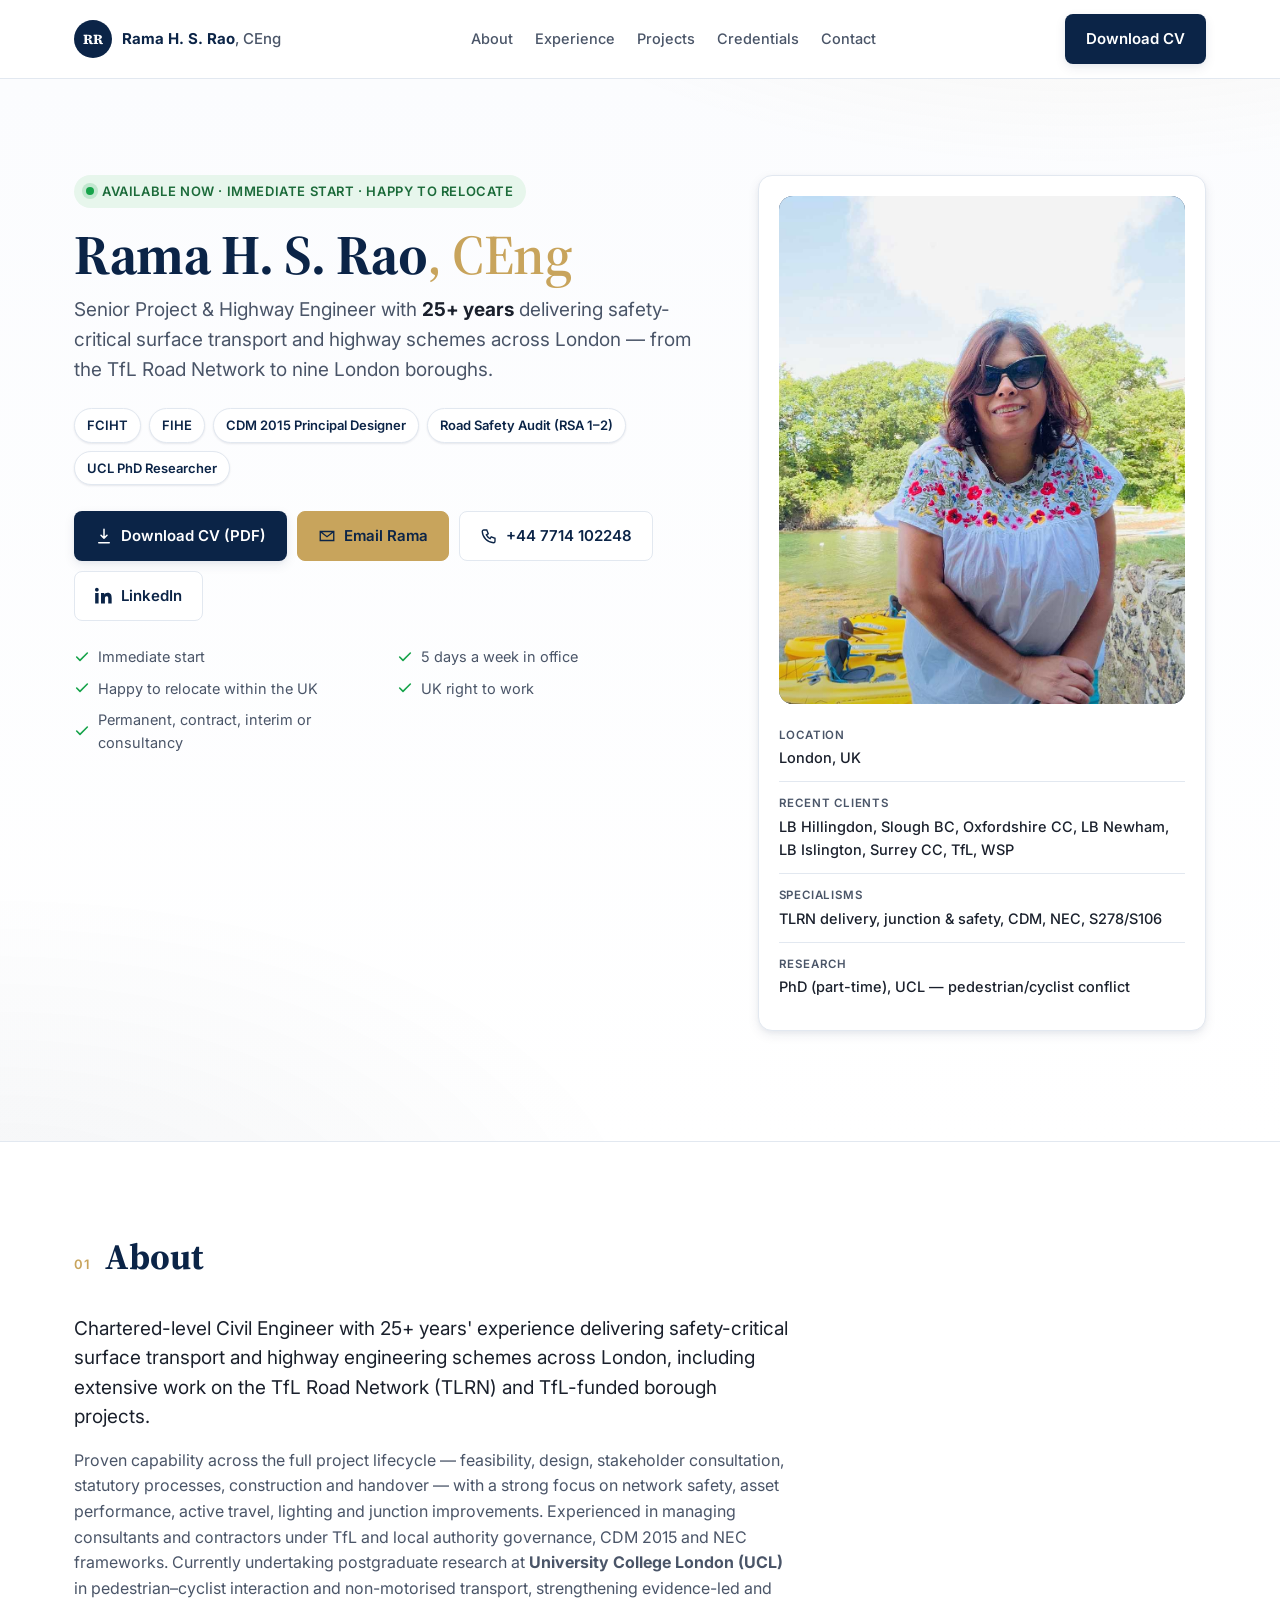
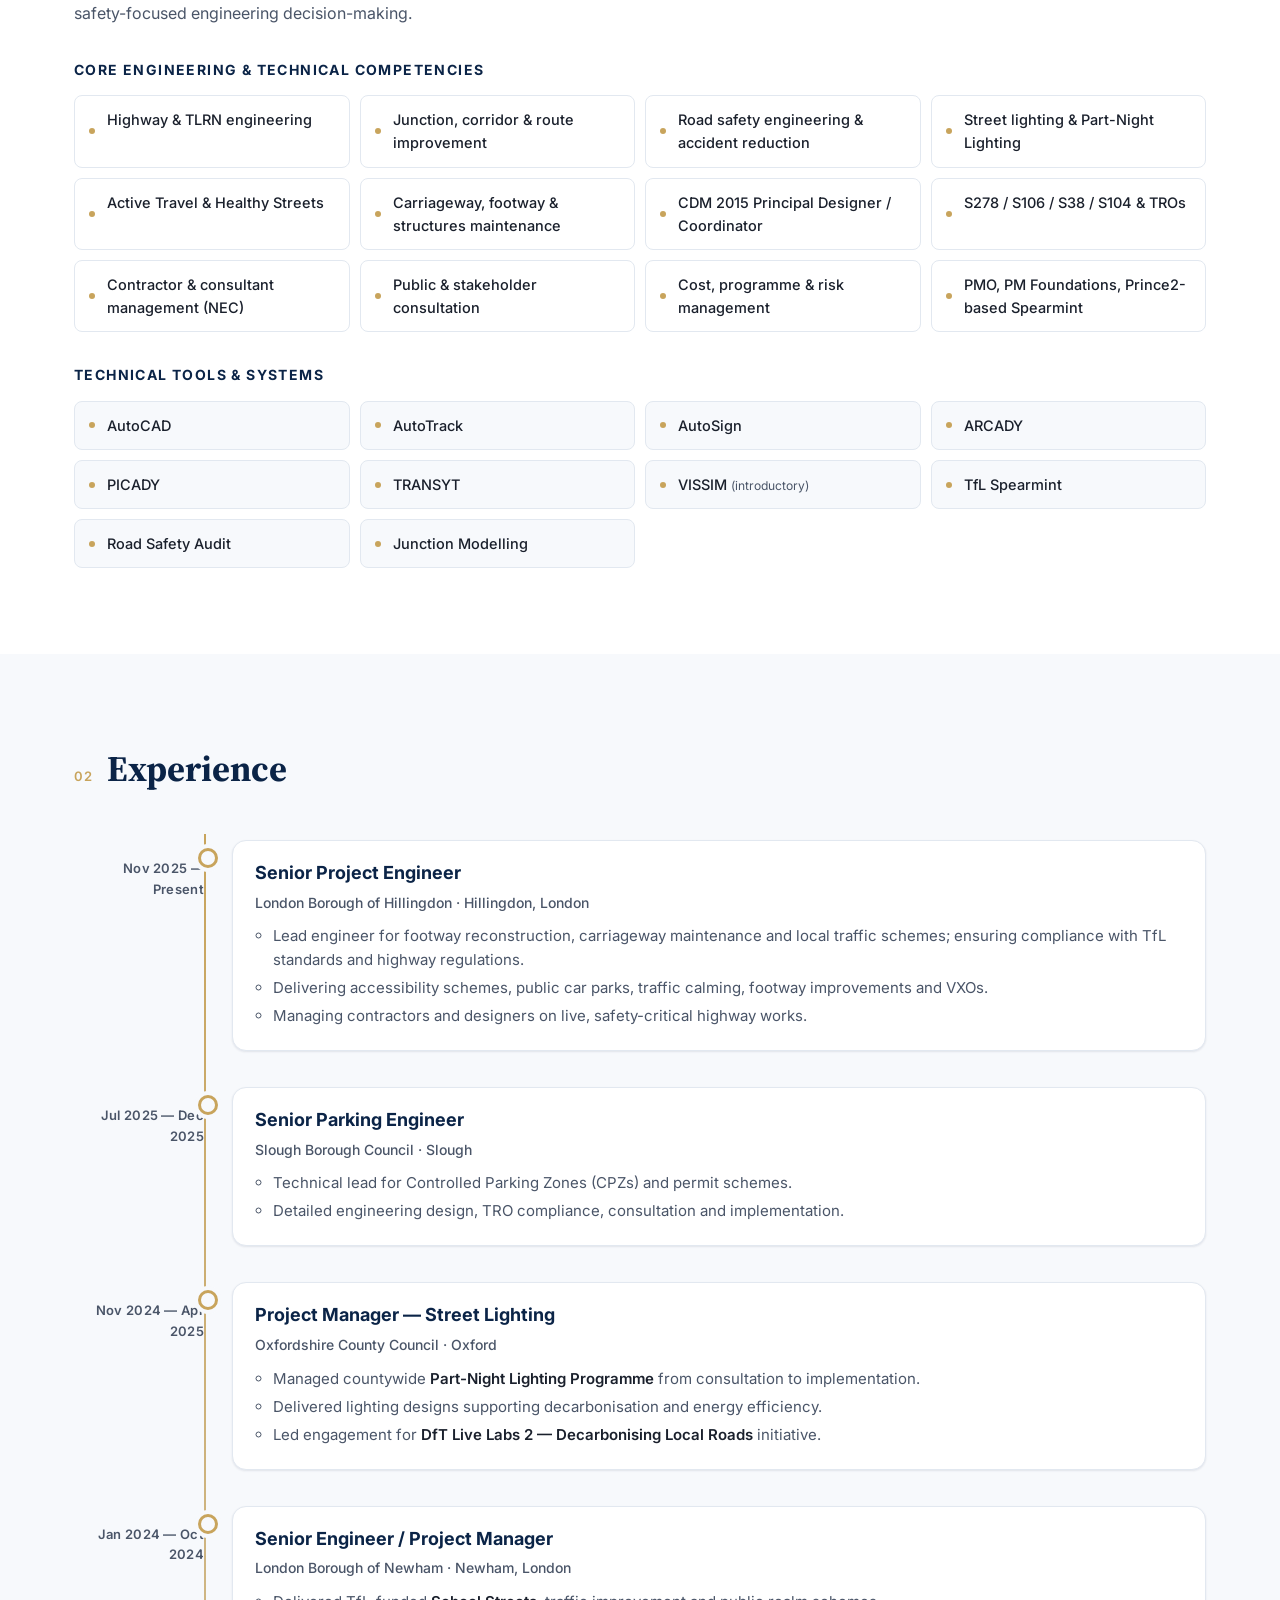
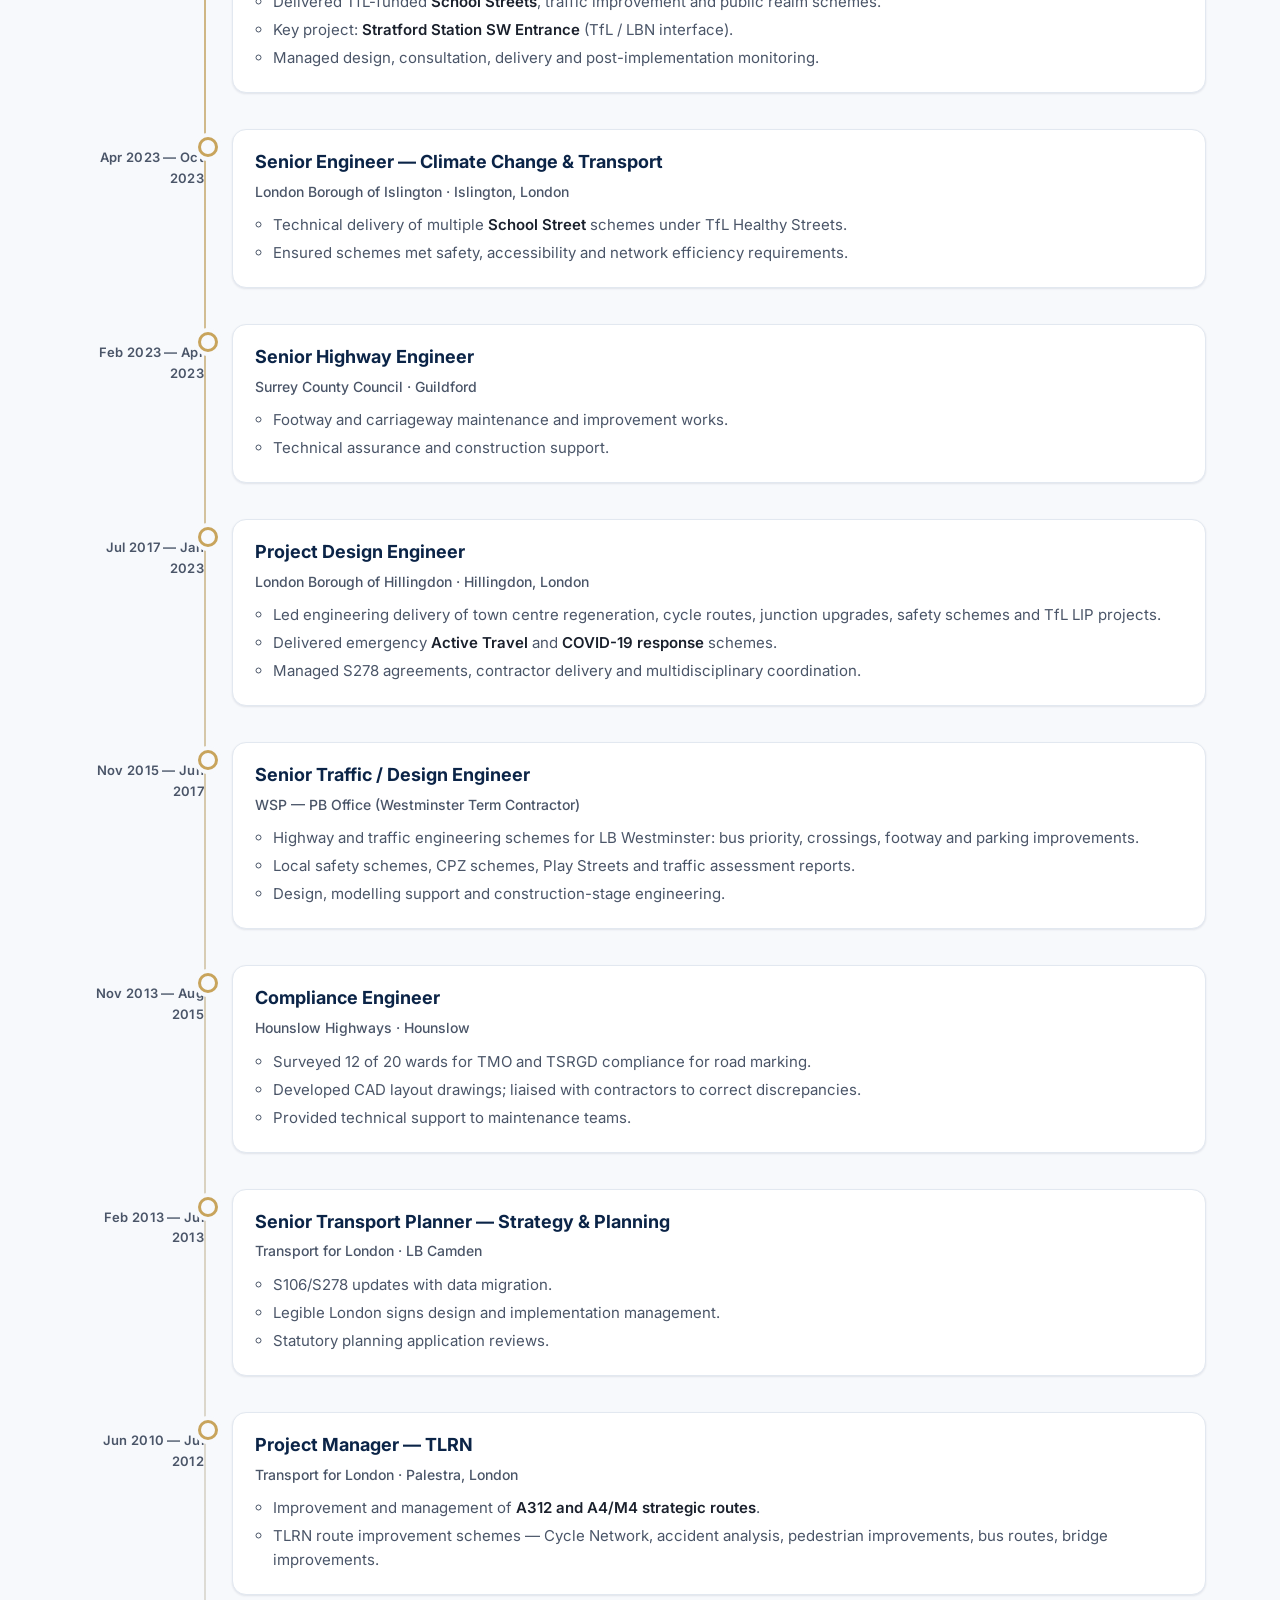
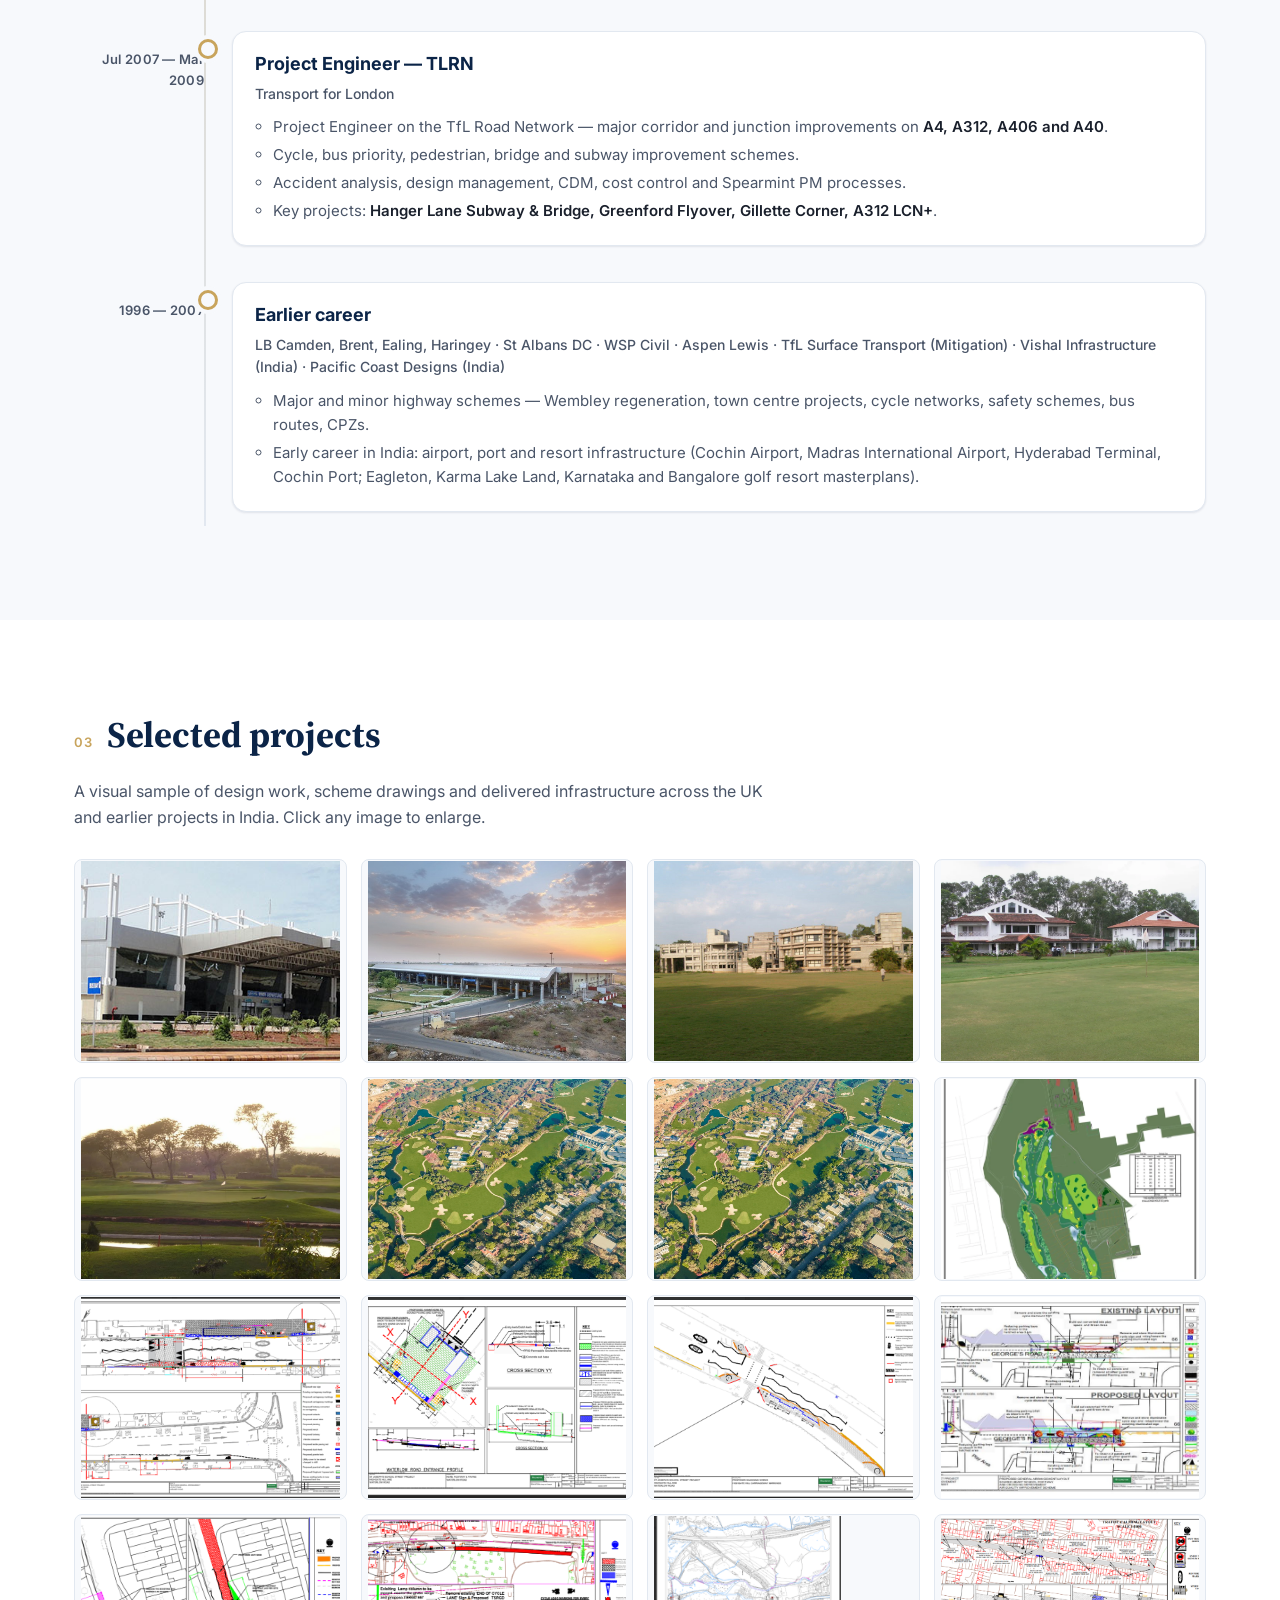
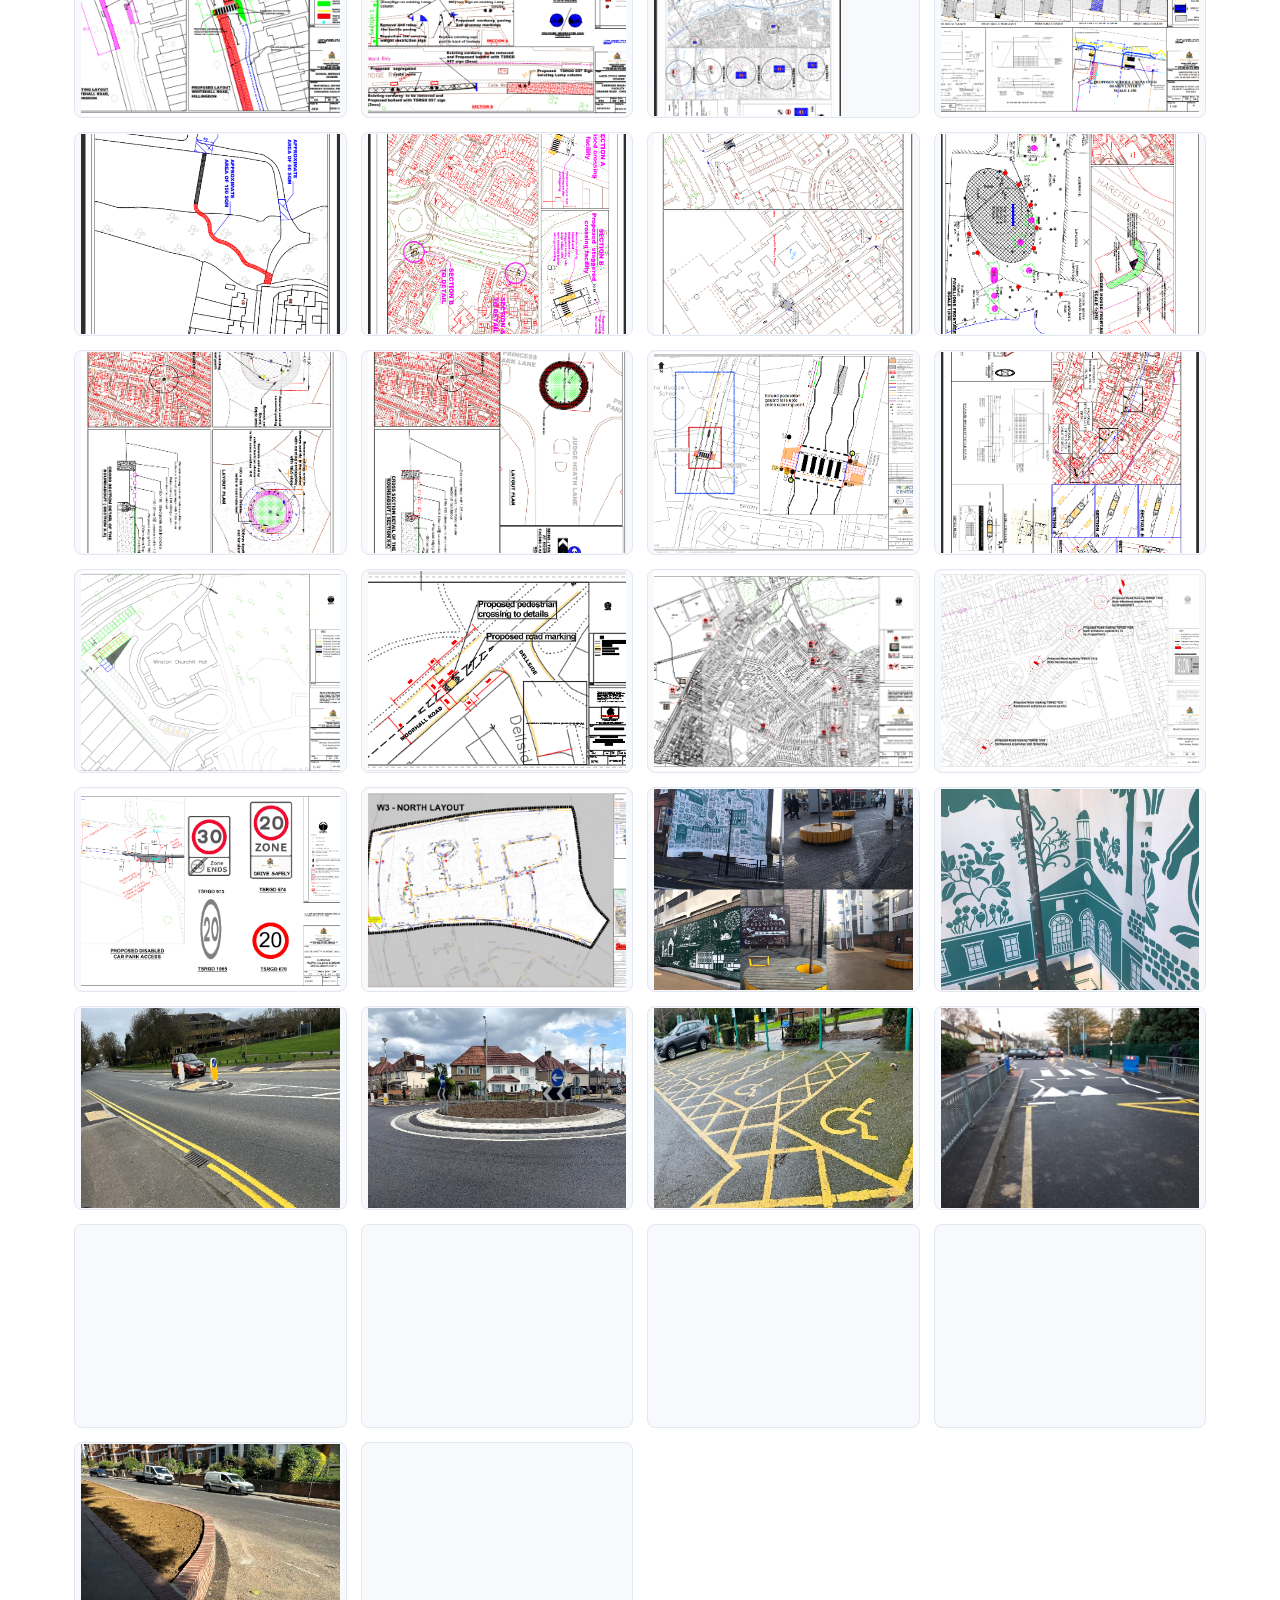
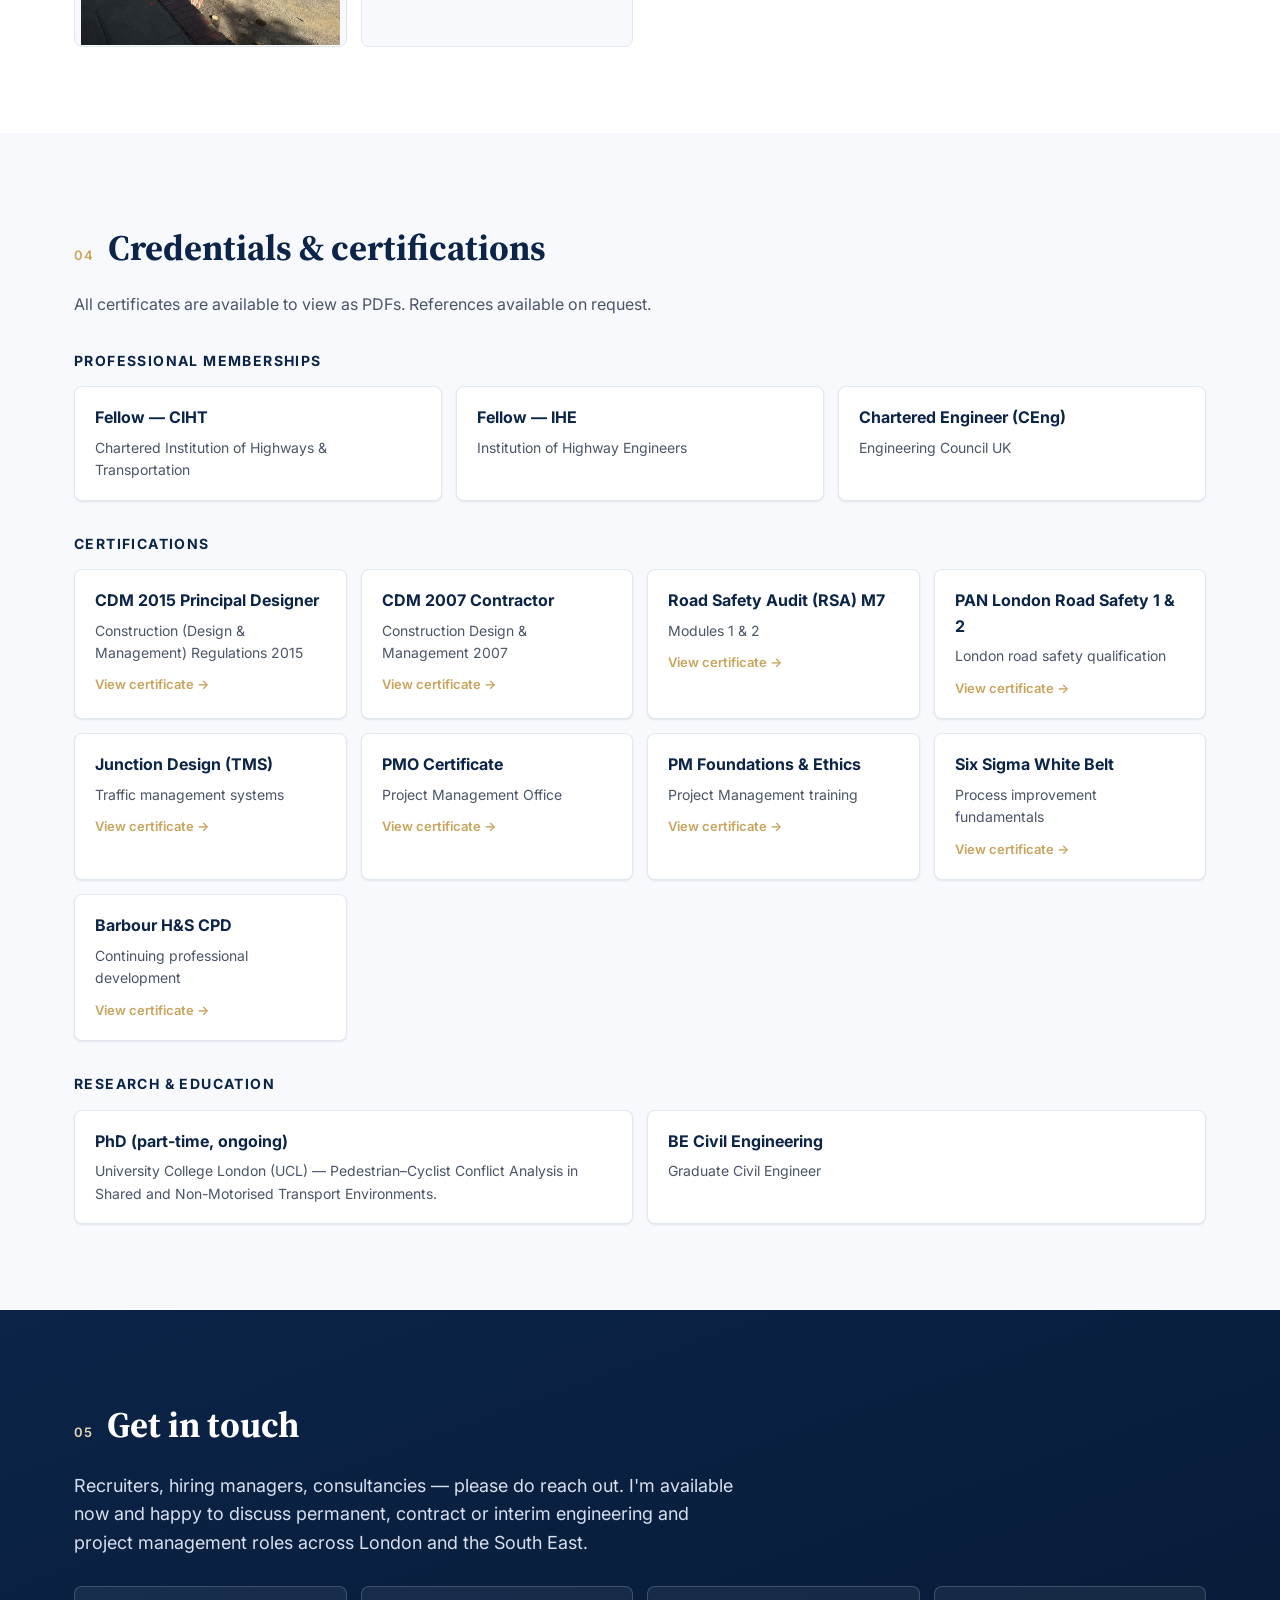
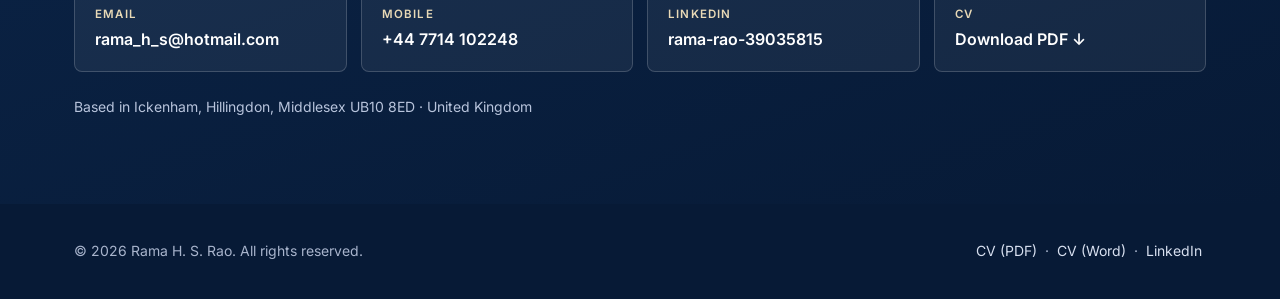
==== index.html @ 70e02f27 "Scaffold recruiter-ready portfolio site for Rama H. S. Rao Single-page static site for GitHub Pages," ====
<!doctype html>
<html lang="en">
<head>
  <meta charset="utf-8">
  <meta name="viewport" content="width=device-width, initial-scale=1">
  <meta name="theme-color" content="#0B2447">

  <title>Rama H. S. Rao, CEng | Senior Project &amp; Highway Engineer | London</title>
  <meta name="description" content="Rama H. S. Rao, CEng — Senior Project &amp; Highway Engineer in London with 25+ years across TfL, the TLRN and nine London boroughs. CDM 2015 Principal Designer, RSA 1–2, FCIHT &amp; FIHE Fellow. Available for new engineering and project management opportunities.">
  <meta name="author" content="Rama H. S. Rao">
  <meta name="keywords" content="Senior Highway Engineer London, Senior Project Engineer London, TfL TLRN, Chartered Civil Engineer, CDM 2015 Principal Designer, Road Safety Audit, Active Travel, Healthy Streets, AutoCAD, ARCADY, PICADY, CIHT Fellow, IHE Fellow, UCL PhD, Highways Engineer Hillingdon, transportation engineer London">
  <link rel="canonical" href="https://rajathn8.github.io/rama.github.io/">

  <!-- Open Graph -->
  <meta property="og:type" content="profile">
  <meta property="og:title" content="Rama H. S. Rao, CEng — Senior Project &amp; Highway Engineer">
  <meta property="og:description" content="25+ years of highway, traffic and transportation engineering across London — TfL, TLRN, nine London boroughs, WSP. CDM 2015 Principal Designer. FCIHT, FIHE. Open to new opportunities.">
  <meta property="og:url" content="https://rajathn8.github.io/rama.github.io/">
  <meta property="og:image" content="https://rajathn8.github.io/rama.github.io/assets/rama-portrait.jpg">
  <meta property="profile:first_name" content="Rama">
  <meta property="profile:last_name" content="Rao">

  <!-- Twitter -->
  <meta name="twitter:card" content="summary_large_image">
  <meta name="twitter:title" content="Rama H. S. Rao, CEng — Senior Project &amp; Highway Engineer">
  <meta name="twitter:description" content="25+ years of highway, traffic and transportation engineering across London. CDM 2015 Principal Designer. FCIHT, FIHE. Open to new opportunities.">
  <meta name="twitter:image" content="https://rajathn8.github.io/rama.github.io/assets/rama-portrait.jpg">

  <link rel="icon" type="image/svg+xml" href="assets/icons/favicon.svg">
  <link rel="alternate icon" href="assets/icons/favicon.svg">

  <link rel="preconnect" href="https://fonts.googleapis.com">
  <link rel="preconnect" href="https://fonts.gstatic.com" crossorigin>
  <link href="https://fonts.googleapis.com/css2?family=Inter:wght@400;500;600;700&family=Source+Serif+4:wght@600;700&display=swap" rel="stylesheet">

  <link rel="stylesheet" href="styles.css">

  <!-- JSON-LD: Person schema for Google Knowledge Graph -->
  <script type="application/ld+json">
  {
    "@context": "https://schema.org",
    "@type": "Person",
    "name": "Rama H. S. Rao",
    "alternateName": "Ramya Rao",
    "honorificPrefix": "Mrs.",
    "honorificSuffix": "CEng, FCIHT, FIHE",
    "jobTitle": "Senior Project & Highway Engineer",
    "description": "Chartered Civil Engineer with 25+ years' experience in highway, traffic and transportation engineering across London — including TfL Road Network (TLRN), nine London boroughs, and consultancies. CDM 2015 Principal Designer, Road Safety Auditor (RSA 1–2), FCIHT and FIHE Fellow. Currently undertaking PhD research at UCL.",
    "email": "mailto:rama_h_s@hotmail.com",
    "telephone": "+44-7714-102248",
    "url": "https://rajathn8.github.io/rama.github.io/",
    "sameAs": [
      "https://www.linkedin.com/in/rama-rao-39035815/"
    ],
    "address": {
      "@type": "PostalAddress",
      "addressLocality": "Ickenham, Hillingdon",
      "addressRegion": "Greater London",
      "postalCode": "UB10 8ED",
      "addressCountry": "GB"
    },
    "alumniOf": [
      {
        "@type": "EducationalOrganization",
        "name": "University College London (UCL)",
        "url": "https://www.ucl.ac.uk/"
      }
    ],
    "memberOf": [
      {
        "@type": "Organization",
        "name": "Chartered Institution of Highways & Transportation (CIHT)",
        "url": "https://www.ciht.org.uk/"
      },
      {
        "@type": "Organization",
        "name": "Institution of Highway Engineers (IHE)",
        "url": "https://theihe.org/"
      }
    ],
    "knowsAbout": [
      "Highway Engineering",
      "Transport for London (TfL) Road Network",
      "Road Safety Engineering",
      "Junction & Corridor Improvement Design",
      "CDM 2015 Principal Designer Duties",
      "Active Travel & Healthy Streets",
      "Street Lighting & Part-Night Lighting",
      "NEC3 Contract Management",
      "AutoCAD, ARCADY, PICADY, TRANSYT"
    ],
    "seeks": {
      "@type": "Demand",
      "name": "Senior Project / Highway Engineer roles in London and the South East"
    }
  }
  </script>
</head>
<body>

<a class="skip-link" href="#main">Skip to content</a>

<header class="topbar">
  <div class="container topbar-inner">
    <a class="brand" href="#top" aria-label="Home">
      <span class="brand-mark" aria-hidden="true">RR</span>
      <span class="brand-name">Rama H. S. Rao<span class="brand-suffix">, CEng</span></span>
    </a>
    <nav aria-label="Primary">
      <ul class="navlist">
        <li><a href="#about">About</a></li>
        <li><a href="#experience">Experience</a></li>
        <li><a href="#projects">Projects</a></li>
        <li><a href="#certifications">Credentials</a></li>
        <li><a href="#contact">Contact</a></li>
      </ul>
    </nav>
    <a class="btn btn-primary topbar-cta" href="cv/Rama-Rao-CV.pdf" download>Download CV</a>
  </div>
</header>

<main id="main">

<section id="top" class="hero">
  <div class="container hero-grid">
    <div class="hero-text">
      <p class="eyebrow"><span class="status-dot" aria-hidden="true"></span> Available now &middot; immediate start &middot; happy to relocate</p>
      <h1>Rama H. S. Rao<span class="cred">, CEng</span></h1>
      <p class="tagline">Senior Project &amp; Highway Engineer with <strong>25+ years</strong> delivering safety-critical surface transport and highway schemes across London &mdash; from the TfL Road Network to nine London boroughs.</p>

      <ul class="hero-badges" aria-label="Headline credentials">
        <li>FCIHT</li>
        <li>FIHE</li>
        <li>CDM 2015 Principal Designer</li>
        <li>Road Safety Audit (RSA 1&ndash;2)</li>
        <li>UCL PhD Researcher</li>
      </ul>

      <div class="cta-row">
        <a class="btn btn-primary" href="cv/Rama-Rao-CV.pdf" download>
          <svg viewBox="0 0 24 24" aria-hidden="true" width="18" height="18"><path fill="none" stroke="currentColor" stroke-width="2" stroke-linecap="round" stroke-linejoin="round" d="M12 3v12m0 0l-4-4m4 4l4-4M5 21h14"/></svg>
          Download CV (PDF)
        </a>
        <a class="btn btn-secondary" href="mailto:rama_h_s@hotmail.com?subject=Engineering%20opportunity%20for%20Rama%20Rao">
          <svg viewBox="0 0 24 24" aria-hidden="true" width="18" height="18"><path fill="none" stroke="currentColor" stroke-width="1.8" d="M3 6h18v12H3z M3 6l9 7l9-7"/></svg>
          Email Rama
        </a>
        <a class="btn btn-ghost" href="tel:+447714102248">
          <svg viewBox="0 0 24 24" aria-hidden="true" width="18" height="18"><path fill="none" stroke="currentColor" stroke-width="1.8" d="M5 4h4l2 5l-2.5 1.5a11 11 0 0 0 5 5L15 13l5 2v4a2 2 0 0 1-2 2A16 16 0 0 1 3 6a2 2 0 0 1 2-2z"/></svg>
          +44 7714 102248
        </a>
        <a class="btn btn-ghost" href="https://www.linkedin.com/in/rama-rao-39035815/" target="_blank" rel="noopener">
          <svg viewBox="0 0 24 24" aria-hidden="true" width="18" height="18"><path fill="currentColor" d="M4.98 3.5C4.98 4.88 3.86 6 2.5 6S0 4.88 0 3.5 1.12 1 2.5 1s2.48 1.12 2.48 2.5zM.22 8h4.56v14H.22zM8 8h4.36v1.91h.06c.61-1.15 2.1-2.36 4.32-2.36c4.62 0 5.47 3.04 5.47 6.99V22h-4.56v-6.18c0-1.47-.03-3.37-2.05-3.37c-2.06 0-2.37 1.6-2.37 3.26V22H8z"/></svg>
          LinkedIn
        </a>
      </div>

      <ul class="hero-availability" aria-label="Availability">
        <li><svg viewBox="0 0 24 24" aria-hidden="true" width="16" height="16"><path fill="none" stroke="currentColor" stroke-width="2.4" stroke-linecap="round" stroke-linejoin="round" d="M4 12l5 5L20 6"/></svg> Immediate start</li>
        <li><svg viewBox="0 0 24 24" aria-hidden="true" width="16" height="16"><path fill="none" stroke="currentColor" stroke-width="2.4" stroke-linecap="round" stroke-linejoin="round" d="M4 12l5 5L20 6"/></svg> 5 days a week in office</li>
        <li><svg viewBox="0 0 24 24" aria-hidden="true" width="16" height="16"><path fill="none" stroke="currentColor" stroke-width="2.4" stroke-linecap="round" stroke-linejoin="round" d="M4 12l5 5L20 6"/></svg> Happy to relocate within the UK</li>
        <li><svg viewBox="0 0 24 24" aria-hidden="true" width="16" height="16"><path fill="none" stroke="currentColor" stroke-width="2.4" stroke-linecap="round" stroke-linejoin="round" d="M4 12l5 5L20 6"/></svg> UK right to work</li>
        <li><svg viewBox="0 0 24 24" aria-hidden="true" width="16" height="16"><path fill="none" stroke="currentColor" stroke-width="2.4" stroke-linecap="round" stroke-linejoin="round" d="M4 12l5 5L20 6"/></svg> Permanent, contract, interim or consultancy</li>
      </ul>
    </div>

    <aside class="hero-card" aria-label="Profile">
      <figure class="hero-photo">
        <img src="assets/rama-portrait.jpg" alt="Rama H. S. Rao" width="320" height="320" loading="eager">
      </figure>
      <div class="hero-card-row"><span>Location</span><strong>London, UK</strong></div>
      <div class="hero-card-row"><span>Recent clients</span><strong>LB Hillingdon, Slough BC, Oxfordshire CC, LB Newham, LB Islington, Surrey CC, TfL, WSP</strong></div>
      <div class="hero-card-row"><span>Specialisms</span><strong>TLRN delivery, junction &amp; safety, CDM, NEC, S278/S106</strong></div>
      <div class="hero-card-row"><span>Research</span><strong>PhD (part-time), UCL &mdash; pedestrian/cyclist conflict</strong></div>
    </aside>
  </div>
</section>

<section id="about" class="section">
  <div class="container">
    <h2 class="section-title"><span>01</span>About</h2>
    <div class="prose">
      <p class="lead">Chartered-level Civil Engineer with 25+ years' experience delivering safety-critical surface transport and highway engineering schemes across London, including extensive work on the TfL Road Network (TLRN) and TfL-funded borough projects.</p>
      <p>Proven capability across the full project lifecycle &mdash; feasibility, design, stakeholder consultation, statutory processes, construction and handover &mdash; with a strong focus on network safety, asset performance, active travel, lighting and junction improvements. Experienced in managing consultants and contractors under TfL and local authority governance, CDM 2015 and NEC frameworks. Currently undertaking postgraduate research at <strong>University College London (UCL)</strong> in pedestrian&ndash;cyclist interaction and non-motorised transport, strengthening evidence-led and safety-focused engineering decision-making.</p>
    </div>

    <h3 class="subsection-title">Core engineering &amp; technical competencies</h3>
    <ul class="grid-pills">
      <li>Highway &amp; TLRN engineering</li>
      <li>Junction, corridor &amp; route improvement</li>
      <li>Road safety engineering &amp; accident reduction</li>
      <li>Street lighting &amp; Part-Night Lighting</li>
      <li>Active Travel &amp; Healthy Streets</li>
      <li>Carriageway, footway &amp; structures maintenance</li>
      <li>CDM 2015 Principal Designer / Coordinator</li>
      <li>S278 / S106 / S38 / S104 &amp; TROs</li>
      <li>Contractor &amp; consultant management (NEC)</li>
      <li>Public &amp; stakeholder consultation</li>
      <li>Cost, programme &amp; risk management</li>
      <li>PMO, PM Foundations, Prince2-based Spearmint</li>
    </ul>

    <h3 class="subsection-title">Technical tools &amp; systems</h3>
    <ul class="grid-pills tools">
      <li>AutoCAD</li>
      <li>AutoTrack</li>
      <li>AutoSign</li>
      <li>ARCADY</li>
      <li>PICADY</li>
      <li>TRANSYT</li>
      <li>VISSIM <small>(introductory)</small></li>
      <li>TfL Spearmint</li>
      <li>Road Safety Audit</li>
      <li>Junction Modelling</li>
    </ul>
  </div>
</section>

<section id="experience" class="section section-alt">
  <div class="container">
    <h2 class="section-title"><span>02</span>Experience</h2>
    <ol class="timeline">

      <li class="tl-item">
        <div class="tl-date">Nov 2025 &mdash; Present</div>
        <div class="tl-body">
          <h3>Senior Project Engineer</h3>
          <p class="tl-org">London Borough of Hillingdon &middot; Hillingdon, London</p>
          <ul>
            <li>Lead engineer for footway reconstruction, carriageway maintenance and local traffic schemes; ensuring compliance with TfL standards and highway regulations.</li>
            <li>Delivering accessibility schemes, public car parks, traffic calming, footway improvements and VXOs.</li>
            <li>Managing contractors and designers on live, safety-critical highway works.</li>
          </ul>
        </div>
      </li>

      <li class="tl-item">
        <div class="tl-date">Jul 2025 &mdash; Dec 2025</div>
        <div class="tl-body">
          <h3>Senior Parking Engineer</h3>
          <p class="tl-org">Slough Borough Council &middot; Slough</p>
          <ul>
            <li>Technical lead for Controlled Parking Zones (CPZs) and permit schemes.</li>
            <li>Detailed engineering design, TRO compliance, consultation and implementation.</li>
          </ul>
        </div>
      </li>

      <li class="tl-item">
        <div class="tl-date">Nov 2024 &mdash; Apr 2025</div>
        <div class="tl-body">
          <h3>Project Manager &mdash; Street Lighting</h3>
          <p class="tl-org">Oxfordshire County Council &middot; Oxford</p>
          <ul>
            <li>Managed countywide <strong>Part-Night Lighting Programme</strong> from consultation to implementation.</li>
            <li>Delivered lighting designs supporting decarbonisation and energy efficiency.</li>
            <li>Led engagement for <strong>DfT Live Labs 2 &mdash; Decarbonising Local Roads</strong> initiative.</li>
          </ul>
        </div>
      </li>

      <li class="tl-item">
        <div class="tl-date">Jan 2024 &mdash; Oct 2024</div>
        <div class="tl-body">
          <h3>Senior Engineer / Project Manager</h3>
          <p class="tl-org">London Borough of Newham &middot; Newham, London</p>
          <ul>
            <li>Delivered TfL-funded <strong>School Streets</strong>, traffic improvement and public realm schemes.</li>
            <li>Key project: <strong>Stratford Station SW Entrance</strong> (TfL / LBN interface).</li>
            <li>Managed design, consultation, delivery and post-implementation monitoring.</li>
          </ul>
        </div>
      </li>

      <li class="tl-item">
        <div class="tl-date">Apr 2023 &mdash; Oct 2023</div>
        <div class="tl-body">
          <h3>Senior Engineer &mdash; Climate Change &amp; Transport</h3>
          <p class="tl-org">London Borough of Islington &middot; Islington, London</p>
          <ul>
            <li>Technical delivery of multiple <strong>School Street</strong> schemes under TfL Healthy Streets.</li>
            <li>Ensured schemes met safety, accessibility and network efficiency requirements.</li>
          </ul>
        </div>
      </li>

      <li class="tl-item">
        <div class="tl-date">Feb 2023 &mdash; Apr 2023</div>
        <div class="tl-body">
          <h3>Senior Highway Engineer</h3>
          <p class="tl-org">Surrey County Council &middot; Guildford</p>
          <ul>
            <li>Footway and carriageway maintenance and improvement works.</li>
            <li>Technical assurance and construction support.</li>
          </ul>
        </div>
      </li>

      <li class="tl-item">
        <div class="tl-date">Jul 2017 &mdash; Jan 2023</div>
        <div class="tl-body">
          <h3>Project Design Engineer</h3>
          <p class="tl-org">London Borough of Hillingdon &middot; Hillingdon, London</p>
          <ul>
            <li>Led engineering delivery of town centre regeneration, cycle routes, junction upgrades, safety schemes and TfL LIP projects.</li>
            <li>Delivered emergency <strong>Active Travel</strong> and <strong>COVID-19 response</strong> schemes.</li>
            <li>Managed S278 agreements, contractor delivery and multidisciplinary coordination.</li>
          </ul>
        </div>
      </li>

      <li class="tl-item">
        <div class="tl-date">Nov 2015 &mdash; Jun 2017</div>
        <div class="tl-body">
          <h3>Senior Traffic / Design Engineer</h3>
          <p class="tl-org">WSP &mdash; PB Office (Westminster Term Contractor)</p>
          <ul>
            <li>Highway and traffic engineering schemes for LB Westminster: bus priority, crossings, footway and parking improvements.</li>
            <li>Local safety schemes, CPZ schemes, Play Streets and traffic assessment reports.</li>
            <li>Design, modelling support and construction-stage engineering.</li>
          </ul>
        </div>
      </li>

      <li class="tl-item">
        <div class="tl-date">Nov 2013 &mdash; Aug 2015</div>
        <div class="tl-body">
          <h3>Compliance Engineer</h3>
          <p class="tl-org">Hounslow Highways &middot; Hounslow</p>
          <ul>
            <li>Surveyed 12 of 20 wards for TMO and TSRGD compliance for road marking.</li>
            <li>Developed CAD layout drawings; liaised with contractors to correct discrepancies.</li>
            <li>Provided technical support to maintenance teams.</li>
          </ul>
        </div>
      </li>

      <li class="tl-item">
        <div class="tl-date">Feb 2013 &mdash; Jul 2013</div>
        <div class="tl-body">
          <h3>Senior Transport Planner &mdash; Strategy &amp; Planning</h3>
          <p class="tl-org">Transport for London &middot; LB Camden</p>
          <ul>
            <li>S106/S278 updates with data migration.</li>
            <li>Legible London signs design and implementation management.</li>
            <li>Statutory planning application reviews.</li>
          </ul>
        </div>
      </li>

      <li class="tl-item">
        <div class="tl-date">Jun 2010 &mdash; Jul 2012</div>
        <div class="tl-body">
          <h3>Project Manager &mdash; TLRN</h3>
          <p class="tl-org">Transport for London &middot; Palestra, London</p>
          <ul>
            <li>Improvement and management of <strong>A312 and A4/M4 strategic routes</strong>.</li>
            <li>TLRN route improvement schemes &mdash; Cycle Network, accident analysis, pedestrian improvements, bus routes, bridge improvements.</li>
          </ul>
        </div>
      </li>

      <li class="tl-item">
        <div class="tl-date">Jul 2007 &mdash; Mar 2009</div>
        <div class="tl-body">
          <h3>Project Engineer &mdash; TLRN</h3>
          <p class="tl-org">Transport for London</p>
          <ul>
            <li>Project Engineer on the TfL Road Network &mdash; major corridor and junction improvements on <strong>A4, A312, A406 and A40</strong>.</li>
            <li>Cycle, bus priority, pedestrian, bridge and subway improvement schemes.</li>
            <li>Accident analysis, design management, CDM, cost control and Spearmint PM processes.</li>
            <li>Key projects: <strong>Hanger Lane Subway &amp; Bridge, Greenford Flyover, Gillette Corner, A312 LCN+</strong>.</li>
          </ul>
        </div>
      </li>

      <li class="tl-item tl-item-summary">
        <div class="tl-date">1996 &mdash; 2007</div>
        <div class="tl-body">
          <h3>Earlier career</h3>
          <p class="tl-org">LB Camden, Brent, Ealing, Haringey &middot; St Albans DC &middot; WSP Civil &middot; Aspen Lewis &middot; TfL Surface Transport (Mitigation) &middot; Vishal Infrastructure (India) &middot; Pacific Coast Designs (India)</p>
          <ul>
            <li>Major and minor highway schemes &mdash; Wembley regeneration, town centre projects, cycle networks, safety schemes, bus routes, CPZs.</li>
            <li>Early career in India: airport, port and resort infrastructure (Cochin Airport, Madras International Airport, Hyderabad Terminal, Cochin Port; Eagleton, Karma Lake Land, Karnataka and Bangalore golf resort masterplans).</li>
          </ul>
        </div>
      </li>

    </ol>
  </div>
</section>

<section id="projects" class="section">
  <div class="container">
    <h2 class="section-title"><span>03</span>Selected projects</h2>
    <p class="section-intro">A visual sample of design work, scheme drawings and delivered infrastructure across the UK and earlier projects in India. Click any image to enlarge.</p>

    <div class="gallery" id="gallery">
      <!-- images injected by script.js -->
    </div>
  </div>
</section>

<section id="certifications" class="section section-alt">
  <div class="container">
    <h2 class="section-title"><span>04</span>Credentials &amp; certifications</h2>
    <p class="section-intro">All certificates are available to view as PDFs. References available on request.</p>

    <h3 class="subsection-title">Professional memberships</h3>
    <div class="cred-cards">
      <article class="cred-card">
        <h4>Fellow &mdash; CIHT</h4>
        <p>Chartered Institution of Highways &amp; Transportation</p>
      </article>
      <article class="cred-card">
        <h4>Fellow &mdash; IHE</h4>
        <p>Institution of Highway Engineers</p>
      </article>
      <article class="cred-card">
        <h4>Chartered Engineer (CEng)</h4>
        <p>Engineering Council UK</p>
      </article>
    </div>

    <h3 class="subsection-title">Certifications</h3>
    <div class="cred-cards">
      <a class="cred-card cred-link" href="assets/certifications/CDM2015%20PD.pdf" target="_blank" rel="noopener">
        <h4>CDM 2015 Principal Designer</h4>
        <p>Construction (Design &amp; Management) Regulations 2015</p>
        <span class="cred-link-cta">View certificate &rarr;</span>
      </a>
      <a class="cred-card cred-link" href="assets/certifications/CDM2007%20Contractor.pdf" target="_blank" rel="noopener">
        <h4>CDM 2007 Contractor</h4>
        <p>Construction Design &amp; Management 2007</p>
        <span class="cred-link-cta">View certificate &rarr;</span>
      </a>
      <a class="cred-card cred-link" href="assets/certifications/Road%20Safety%20Audit%20M7.pdf" target="_blank" rel="noopener">
        <h4>Road Safety Audit (RSA) M7</h4>
        <p>Modules 1 &amp; 2</p>
        <span class="cred-link-cta">View certificate &rarr;</span>
      </a>
      <a class="cred-card cred-link" href="assets/certifications/PAN%20London%20Road%20safety%201&amp;%202.pdf" target="_blank" rel="noopener">
        <h4>PAN London Road Safety 1 &amp; 2</h4>
        <p>London road safety qualification</p>
        <span class="cred-link-cta">View certificate &rarr;</span>
      </a>
      <a class="cred-card cred-link" href="assets/certifications/Juncton%20design%20TMS.pdf" target="_blank" rel="noopener">
        <h4>Junction Design (TMS)</h4>
        <p>Traffic management systems</p>
        <span class="cred-link-cta">View certificate &rarr;</span>
      </a>
      <a class="cred-card cred-link" href="assets/certifications/PMO%20certificate.pdf" target="_blank" rel="noopener">
        <h4>PMO Certificate</h4>
        <p>Project Management Office</p>
        <span class="cred-link-cta">View certificate &rarr;</span>
      </a>
      <a class="cred-card cred-link" href="assets/certifications/PM%20foundations-Ethics.pdf" target="_blank" rel="noopener">
        <h4>PM Foundations &amp; Ethics</h4>
        <p>Project Management training</p>
        <span class="cred-link-cta">View certificate &rarr;</span>
      </a>
      <a class="cred-card cred-link" href="assets/certifications/Six%20Sigma-%20White%20Belt.jpg" target="_blank" rel="noopener">
        <h4>Six Sigma White Belt</h4>
        <p>Process improvement fundamentals</p>
        <span class="cred-link-cta">View certificate &rarr;</span>
      </a>
      <a class="cred-card cred-link" href="assets/certifications/Barbour.pdf" target="_blank" rel="noopener">
        <h4>Barbour H&amp;S CPD</h4>
        <p>Continuing professional development</p>
        <span class="cred-link-cta">View certificate &rarr;</span>
      </a>
    </div>

    <h3 class="subsection-title">Research &amp; education</h3>
    <div class="cred-cards">
      <article class="cred-card">
        <h4>PhD (part-time, ongoing)</h4>
        <p>University College London (UCL) &mdash; Pedestrian&ndash;Cyclist Conflict Analysis in Shared and Non-Motorised Transport Environments.</p>
      </article>
      <article class="cred-card">
        <h4>BE Civil Engineering</h4>
        <p>Graduate Civil Engineer</p>
      </article>
    </div>
  </div>
</section>

<section id="contact" class="section contact-section">
  <div class="container">
    <h2 class="section-title light"><span>05</span>Get in touch</h2>
    <p class="contact-lead">Recruiters, hiring managers, consultancies &mdash; please do reach out. I'm available now and happy to discuss permanent, contract or interim engineering and project management roles across London and the South East.</p>

    <div class="contact-grid">
      <a class="contact-card" href="mailto:rama_h_s@hotmail.com?subject=Engineering%20opportunity%20for%20Rama%20Rao">
        <span class="contact-label">Email</span>
        <strong>rama_h_s@hotmail.com</strong>
      </a>
      <a class="contact-card" href="tel:+447714102248">
        <span class="contact-label">Mobile</span>
        <strong>+44 7714 102248</strong>
      </a>
      <a class="contact-card" href="https://www.linkedin.com/in/rama-rao-39035815/" target="_blank" rel="noopener">
        <span class="contact-label">LinkedIn</span>
        <strong>rama-rao-39035815</strong>
      </a>
      <a class="contact-card" href="cv/Rama-Rao-CV.pdf" download>
        <span class="contact-label">CV</span>
        <strong>Download PDF &darr;</strong>
      </a>
    </div>

    <p class="contact-address">Based in Ickenham, Hillingdon, Middlesex UB10 8ED &middot; United Kingdom</p>
  </div>
</section>

</main>

<footer class="footer">
  <div class="container footer-inner">
    <p>&copy; <span id="year">2026</span> Rama H. S. Rao. All rights reserved.</p>
    <p class="footer-meta">
      <a href="cv/Rama-Rao-CV.pdf" download>CV (PDF)</a>
      &middot;
      <a href="cv/Rama-Rao-CV.docx" download>CV (Word)</a>
      &middot;
      <a href="https://www.linkedin.com/in/rama-rao-39035815/" target="_blank" rel="noopener">LinkedIn</a>
    </p>
  </div>
</footer>

<!-- Lightbox -->
<div id="lightbox" class="lightbox" role="dialog" aria-modal="true" aria-label="Project image viewer" hidden>
  <button class="lightbox-close" aria-label="Close">&times;</button>
  <button class="lightbox-prev" aria-label="Previous image">&lsaquo;</button>
  <img class="lightbox-img" alt="">
  <button class="lightbox-next" aria-label="Next image">&rsaquo;</button>
</div>

<script src="script.js" defer></script>
</body>
</html>
---- styles.css ----
:root {
  --navy: #0B2447;
  --navy-deep: #071a36;
  --navy-soft: #1a3a6b;
  --gold: #C8A45C;
  --gold-soft: #e8d9b6;
  --ink: #1a202c;
  --ink-soft: #4a5568;
  --line: #e2e8f0;
  --bg: #ffffff;
  --bg-alt: #f7f9fc;
  --bg-dark: #0B2447;
  --shadow-sm: 0 1px 2px rgba(11,36,71,0.06), 0 1px 3px rgba(11,36,71,0.04);
  --shadow-md: 0 4px 12px rgba(11,36,71,0.08), 0 2px 4px rgba(11,36,71,0.04);
  --shadow-lg: 0 20px 50px rgba(11,36,71,0.18);
  --radius: 8px;
  --radius-lg: 14px;
  --maxw: 1180px;
  --space: clamp(1rem, 2vw, 1.5rem);
}

* { box-sizing: border-box; }
html { scroll-behavior: smooth; -webkit-text-size-adjust: 100%; }
body {
  margin: 0;
  font-family: 'Inter', -apple-system, BlinkMacSystemFont, 'Segoe UI', Roboto, Helvetica, Arial, sans-serif;
  font-size: 16px;
  line-height: 1.6;
  color: var(--ink);
  background: var(--bg);
  -webkit-font-smoothing: antialiased;
  text-rendering: optimizeLegibility;
}

img { max-width: 100%; display: block; }
a { color: var(--navy); text-decoration: none; transition: color .15s ease; }
a:hover { color: var(--gold); }

.container {
  max-width: var(--maxw);
  margin: 0 auto;
  padding: 0 var(--space);
}

.skip-link {
  position: absolute;
  left: -9999px;
  top: 8px;
  background: var(--navy);
  color: #fff;
  padding: 8px 14px;
  border-radius: 4px;
  z-index: 100;
}
.skip-link:focus { left: 8px; }

/* ---------- Top bar ---------- */
.topbar {
  position: sticky;
  top: 0;
  z-index: 50;
  background: rgba(255,255,255,0.92);
  backdrop-filter: saturate(180%) blur(10px);
  -webkit-backdrop-filter: saturate(180%) blur(10px);
  border-bottom: 1px solid var(--line);
}
.topbar-inner {
  display: flex;
  align-items: center;
  justify-content: space-between;
  gap: 1rem;
  padding: 14px var(--space);
}
.brand {
  display: flex;
  align-items: center;
  gap: 10px;
  font-weight: 700;
  color: var(--navy);
}
.brand-mark {
  display: inline-grid;
  place-items: center;
  width: 38px;
  height: 38px;
  border-radius: 50%;
  background: var(--navy);
  color: #fff;
  font-family: 'Source Serif 4', Georgia, serif;
  font-size: 14px;
  letter-spacing: 0.5px;
}
.brand-name { font-size: 15px; }
.brand-suffix { color: var(--ink-soft); font-weight: 500; }
.navlist {
  display: flex;
  gap: 22px;
  list-style: none;
  margin: 0;
  padding: 0;
  font-size: 14.5px;
  font-weight: 500;
}
.navlist a { color: var(--ink-soft); }
.navlist a:hover { color: var(--navy); }
.topbar-cta { padding: 8px 14px; font-size: 14px; }

@media (max-width: 820px) {
  .navlist { display: none; }
}
@media (max-width: 520px) {
  .topbar-cta { display: none; }
  .brand-suffix { display: none; }
}

/* ---------- Buttons ---------- */
.btn {
  display: inline-flex;
  align-items: center;
  gap: 8px;
  padding: 12px 20px;
  border-radius: var(--radius);
  font-weight: 600;
  font-size: 15px;
  border: 1px solid transparent;
  cursor: pointer;
  transition: transform .12s ease, box-shadow .15s ease, background .15s ease, color .15s ease, border-color .15s ease;
  white-space: nowrap;
}
.btn:hover { transform: translateY(-1px); }
.btn svg { flex-shrink: 0; }

.btn-primary {
  background: var(--navy);
  color: #fff;
  box-shadow: var(--shadow-md);
}
.btn-primary:hover { background: var(--navy-deep); color: #fff; box-shadow: var(--shadow-lg); }

.btn-secondary {
  background: var(--gold);
  color: var(--navy);
  border-color: var(--gold);
}
.btn-secondary:hover { background: #b8924a; color: var(--navy); }

.btn-ghost {
  background: #fff;
  color: var(--navy);
  border-color: var(--line);
}
.btn-ghost:hover { color: var(--navy); border-color: var(--navy); background: var(--bg-alt); }

/* ---------- Hero ---------- */
.hero {
  position: relative;
  padding: clamp(48px, 8vw, 96px) 0 clamp(56px, 9vw, 110px);
  background:
    radial-gradient(1100px 500px at 85% -20%, rgba(200,164,92,0.10), transparent 60%),
    radial-gradient(1100px 600px at 0% 110%, rgba(11,36,71,0.05), transparent 60%),
    linear-gradient(180deg, #fbfcfe, #fff);
  border-bottom: 1px solid var(--line);
}
.hero-grid {
  display: grid;
  grid-template-columns: minmax(0,1.4fr) minmax(0,1fr);
  gap: clamp(28px, 5vw, 56px);
  align-items: start;
}
@media (max-width: 860px) {
  .hero-grid { grid-template-columns: 1fr; }
}

.eyebrow {
  display: inline-flex;
  align-items: center;
  gap: 8px;
  font-size: 13px;
  font-weight: 600;
  letter-spacing: 0.6px;
  text-transform: uppercase;
  color: #1c6b3a;
  background: #e7f6ec;
  padding: 6px 12px;
  border-radius: 999px;
  margin: 0 0 18px;
}
.status-dot {
  width: 8px;
  height: 8px;
  border-radius: 50%;
  background: #16a34a;
  box-shadow: 0 0 0 4px rgba(22,163,74,0.18);
  animation: pulse 2s ease-in-out infinite;
}
@keyframes pulse {
  0%, 100% { box-shadow: 0 0 0 4px rgba(22,163,74,0.18); }
  50% { box-shadow: 0 0 0 8px rgba(22,163,74,0.06); }
}

h1 {
  font-family: 'Source Serif 4', Georgia, serif;
  font-size: clamp(34px, 5.4vw, 56px);
  line-height: 1.05;
  letter-spacing: -0.5px;
  color: var(--navy);
  margin: 0 0 10px;
  font-weight: 700;
}
h1 .cred { color: var(--gold); font-weight: 600; }

.tagline {
  font-size: clamp(16px, 1.6vw, 19px);
  color: var(--ink-soft);
  max-width: 56ch;
  margin: 0 0 22px;
}
.tagline strong { color: var(--ink); }

.hero-badges {
  display: flex;
  flex-wrap: wrap;
  gap: 8px;
  list-style: none;
  padding: 0;
  margin: 0 0 26px;
}
.hero-badges li {
  background: #fff;
  border: 1px solid var(--line);
  color: var(--navy);
  font-size: 13px;
  font-weight: 600;
  padding: 6px 12px;
  border-radius: 999px;
  box-shadow: var(--shadow-sm);
}

.cta-row {
  display: flex;
  flex-wrap: wrap;
  gap: 10px;
  margin-bottom: 24px;
}

.hero-availability {
  list-style: none;
  padding: 0;
  margin: 0;
  display: grid;
  grid-template-columns: repeat(auto-fit, minmax(200px, 1fr));
  gap: 8px 18px;
  font-size: 14.5px;
  color: var(--ink-soft);
}
.hero-availability li {
  display: flex;
  align-items: center;
  gap: 8px;
}
.hero-availability svg { color: #16a34a; flex-shrink: 0; }

/* ---------- Hero card / portrait ---------- */
.hero-card {
  background: #fff;
  border: 1px solid var(--line);
  border-radius: var(--radius-lg);
  padding: 20px;
  box-shadow: var(--shadow-md);
}
.hero-photo {
  margin: 0 0 18px;
  position: relative;
  border-radius: var(--radius-lg);
  overflow: hidden;
  aspect-ratio: 4 / 5;
  background: linear-gradient(135deg, var(--navy) 0%, var(--navy-soft) 100%);
}
.hero-photo img {
  width: 100%;
  height: 100%;
  object-fit: cover;
  object-position: center 22%;
}
.hero-photo::after {
  content: "";
  position: absolute;
  inset: 0;
  background: linear-gradient(180deg, transparent 65%, rgba(11,36,71,0.18));
  pointer-events: none;
}
.hero-card-row {
  display: flex;
  flex-direction: column;
  gap: 2px;
  padding: 12px 0;
  border-top: 1px solid var(--line);
  font-size: 14.5px;
}
.hero-card-row:first-of-type { border-top: 0; padding-top: 4px; }
.hero-card-row span {
  font-size: 11.5px;
  text-transform: uppercase;
  letter-spacing: 0.8px;
  color: var(--ink-soft);
  font-weight: 600;
}
.hero-card-row strong {
  color: var(--ink);
  font-weight: 500;
}

/* ---------- Sections ---------- */
.section {
  padding: clamp(48px, 7vw, 86px) 0;
}
.section-alt { background: var(--bg-alt); }

.section-title {
  font-family: 'Source Serif 4', Georgia, serif;
  font-size: clamp(26px, 3.4vw, 36px);
  color: var(--navy);
  margin: 0 0 28px;
  display: flex;
  align-items: baseline;
  gap: 14px;
  font-weight: 700;
}
.section-title span {
  font-family: 'Inter', sans-serif;
  font-size: 13px;
  font-weight: 600;
  letter-spacing: 1.2px;
  color: var(--gold);
  text-transform: uppercase;
}
.section-title.light, .section-title.light span { color: #fff; }
.section-title.light span { color: var(--gold-soft); }

.section-intro {
  color: var(--ink-soft);
  max-width: 70ch;
  margin: -12px 0 28px;
  font-size: 16px;
}

.subsection-title {
  font-size: 14px;
  font-weight: 700;
  text-transform: uppercase;
  letter-spacing: 1.4px;
  color: var(--navy);
  margin: 32px 0 14px;
}

.prose { max-width: 72ch; }
.prose .lead {
  font-size: 19px;
  line-height: 1.55;
  color: var(--ink);
  margin: 0 0 16px;
}
.prose p { margin: 0 0 14px; color: var(--ink-soft); }

/* ---------- Pills ---------- */
.grid-pills {
  list-style: none;
  padding: 0;
  margin: 0;
  display: grid;
  grid-template-columns: repeat(auto-fit, minmax(220px, 1fr));
  gap: 10px;
}
.grid-pills li {
  background: #fff;
  border: 1px solid var(--line);
  border-radius: var(--radius);
  padding: 12px 14px;
  font-size: 14.5px;
  color: var(--ink);
  font-weight: 500;
  position: relative;
  padding-left: 32px;
}
.grid-pills li::before {
  content: "";
  position: absolute;
  left: 14px;
  top: 50%;
  width: 6px;
  height: 6px;
  border-radius: 50%;
  background: var(--gold);
  transform: translateY(-50%);
}
.grid-pills.tools li { background: var(--bg-alt); }
.grid-pills li small { color: var(--ink-soft); font-weight: 400; }

/* ---------- Timeline ---------- */
.timeline {
  list-style: none;
  padding: 0;
  margin: 0;
  position: relative;
}
.timeline::before {
  content: "";
  position: absolute;
  left: 130px;
  top: 8px;
  bottom: 8px;
  width: 2px;
  background: linear-gradient(180deg, var(--gold) 0%, var(--line) 100%);
}
.tl-item {
  display: grid;
  grid-template-columns: 130px 1fr;
  gap: 28px;
  padding: 14px 0 22px;
  position: relative;
}
.tl-item::before {
  content: "";
  position: absolute;
  left: 124px;
  top: 22px;
  width: 14px;
  height: 14px;
  border-radius: 50%;
  background: var(--bg-alt);
  border: 3px solid var(--gold);
  box-shadow: 0 0 0 4px var(--bg-alt);
}
.tl-date {
  font-size: 13px;
  font-weight: 600;
  color: var(--ink-soft);
  letter-spacing: 0.3px;
  padding-top: 18px;
  text-align: right;
}
.tl-body {
  background: #fff;
  border: 1px solid var(--line);
  border-radius: var(--radius-lg);
  padding: 18px 22px;
  box-shadow: var(--shadow-sm);
}
.tl-body h3 {
  margin: 0 0 4px;
  font-size: 18px;
  color: var(--navy);
  font-weight: 700;
}
.tl-org {
  margin: 0 0 10px;
  font-size: 14px;
  color: var(--ink-soft);
  font-weight: 500;
}
.tl-body ul { margin: 0; padding-left: 18px; color: var(--ink-soft); font-size: 15px; }
.tl-body ul li { margin-bottom: 4px; }
.tl-body strong { color: var(--ink); font-weight: 600; }

@media (max-width: 700px) {
  .timeline::before { left: 10px; }
  .tl-item { grid-template-columns: 1fr; gap: 8px; }
  .tl-item::before { left: 4px; top: 4px; }
  .tl-date { text-align: left; padding: 0 0 0 28px; padding-top: 0; }
  .tl-body { margin-left: 28px; }
}

/* ---------- Gallery ---------- */
.gallery {
  display: grid;
  grid-template-columns: repeat(auto-fill, minmax(220px, 1fr));
  gap: 14px;
}
.gallery-item {
  position: relative;
  border-radius: var(--radius);
  overflow: hidden;
  aspect-ratio: 4 / 3;
  background: var(--bg-alt);
  border: 1px solid var(--line);
  cursor: zoom-in;
  transition: transform .2s ease, box-shadow .2s ease;
}
.gallery-item:hover {
  transform: translateY(-2px);
  box-shadow: var(--shadow-md);
}
.gallery-item img {
  width: 100%;
  height: 100%;
  object-fit: cover;
  transition: transform .4s ease;
}
.gallery-item:hover img { transform: scale(1.04); }

/* ---------- Credentials cards ---------- */
.cred-cards {
  display: grid;
  grid-template-columns: repeat(auto-fit, minmax(240px, 1fr));
  gap: 14px;
}
.cred-card {
  background: #fff;
  border: 1px solid var(--line);
  border-radius: var(--radius);
  padding: 18px 20px;
  box-shadow: var(--shadow-sm);
  transition: transform .12s ease, box-shadow .15s ease, border-color .15s ease;
}
.cred-card h4 {
  margin: 0 0 6px;
  font-size: 16px;
  color: var(--navy);
  font-weight: 700;
}
.cred-card p {
  margin: 0;
  font-size: 14px;
  color: var(--ink-soft);
}
.cred-link {
  display: block;
  text-decoration: none;
}
.cred-link:hover {
  transform: translateY(-2px);
  border-color: var(--gold);
  box-shadow: var(--shadow-md);
}
.cred-link-cta {
  display: inline-block;
  margin-top: 10px;
  font-size: 13px;
  font-weight: 600;
  color: var(--gold);
}

/* ---------- Contact ---------- */
.contact-section {
  background: linear-gradient(160deg, var(--navy) 0%, var(--navy-deep) 100%);
  color: #e8eef9;
}
.contact-section .section-title { color: #fff; }
.contact-lead {
  font-size: 18px;
  max-width: 60ch;
  margin: -10px 0 28px;
  color: #d8e0f0;
}
.contact-grid {
  display: grid;
  grid-template-columns: repeat(auto-fit, minmax(220px, 1fr));
  gap: 14px;
  margin-bottom: 24px;
}
.contact-card {
  display: block;
  background: rgba(255,255,255,0.06);
  border: 1px solid rgba(255,255,255,0.18);
  border-radius: var(--radius);
  padding: 18px 20px;
  color: #fff;
  transition: background .15s ease, border-color .15s ease, transform .12s ease;
}
.contact-card:hover {
  background: rgba(255,255,255,0.12);
  border-color: var(--gold);
  transform: translateY(-2px);
  color: #fff;
}
.contact-label {
  display: block;
  font-size: 11.5px;
  text-transform: uppercase;
  letter-spacing: 1.2px;
  color: var(--gold-soft);
  margin-bottom: 4px;
  font-weight: 600;
}
.contact-card strong {
  font-size: 16px;
  font-weight: 600;
  display: block;
  word-break: break-word;
}
.contact-address {
  color: #b8c4dc;
  font-size: 14px;
  margin: 0;
}

/* ---------- Footer ---------- */
.footer {
  background: var(--navy-deep);
  color: #a8b4cc;
  padding: 22px 0;
  font-size: 14px;
}
.footer-inner {
  display: flex;
  justify-content: space-between;
  align-items: center;
  flex-wrap: wrap;
  gap: 10px;
}
.footer a { color: #d8e0f0; }
.footer a:hover { color: var(--gold); }
.footer-meta a { margin: 0 4px; }

/* ---------- Lightbox ---------- */
.lightbox {
  position: fixed;
  inset: 0;
  background: rgba(7,18,40,0.92);
  display: grid;
  place-items: center;
  z-index: 200;
  padding: 4vw;
}
.lightbox[hidden] { display: none !important; }
.lightbox-img {
  max-width: 90vw;
  max-height: 88vh;
  border-radius: 6px;
  box-shadow: 0 30px 70px rgba(0,0,0,0.6);
}
.lightbox-close,
.lightbox-prev,
.lightbox-next {
  position: absolute;
  background: rgba(255,255,255,0.08);
  color: #fff;
  border: 1px solid rgba(255,255,255,0.25);
  border-radius: 50%;
  width: 48px;
  height: 48px;
  font-size: 28px;
  line-height: 1;
  cursor: pointer;
  display: grid;
  place-items: center;
  transition: background .15s;
}
.lightbox-close:hover,
.lightbox-prev:hover,
.lightbox-next:hover { background: rgba(255,255,255,0.18); }
.lightbox-close { top: 18px; right: 18px; }
.lightbox-prev { left: 18px; top: 50%; transform: translateY(-50%); }
.lightbox-next { right: 18px; top: 50%; transform: translateY(-50%); }

@media (max-width: 600px) {
  .lightbox-prev, .lightbox-next { width: 40px; height: 40px; font-size: 22px; }
}

/* ---------- Print ---------- */
@media print {
  .topbar, .lightbox, .cta-row, .topbar-cta, .footer { display: none !important; }
  .hero { padding: 20px 0; }
  .section { padding: 24px 0; page-break-inside: avoid; }
  body { color: #000; font-size: 11pt; }
  .hero-photo { max-width: 200px; }
}
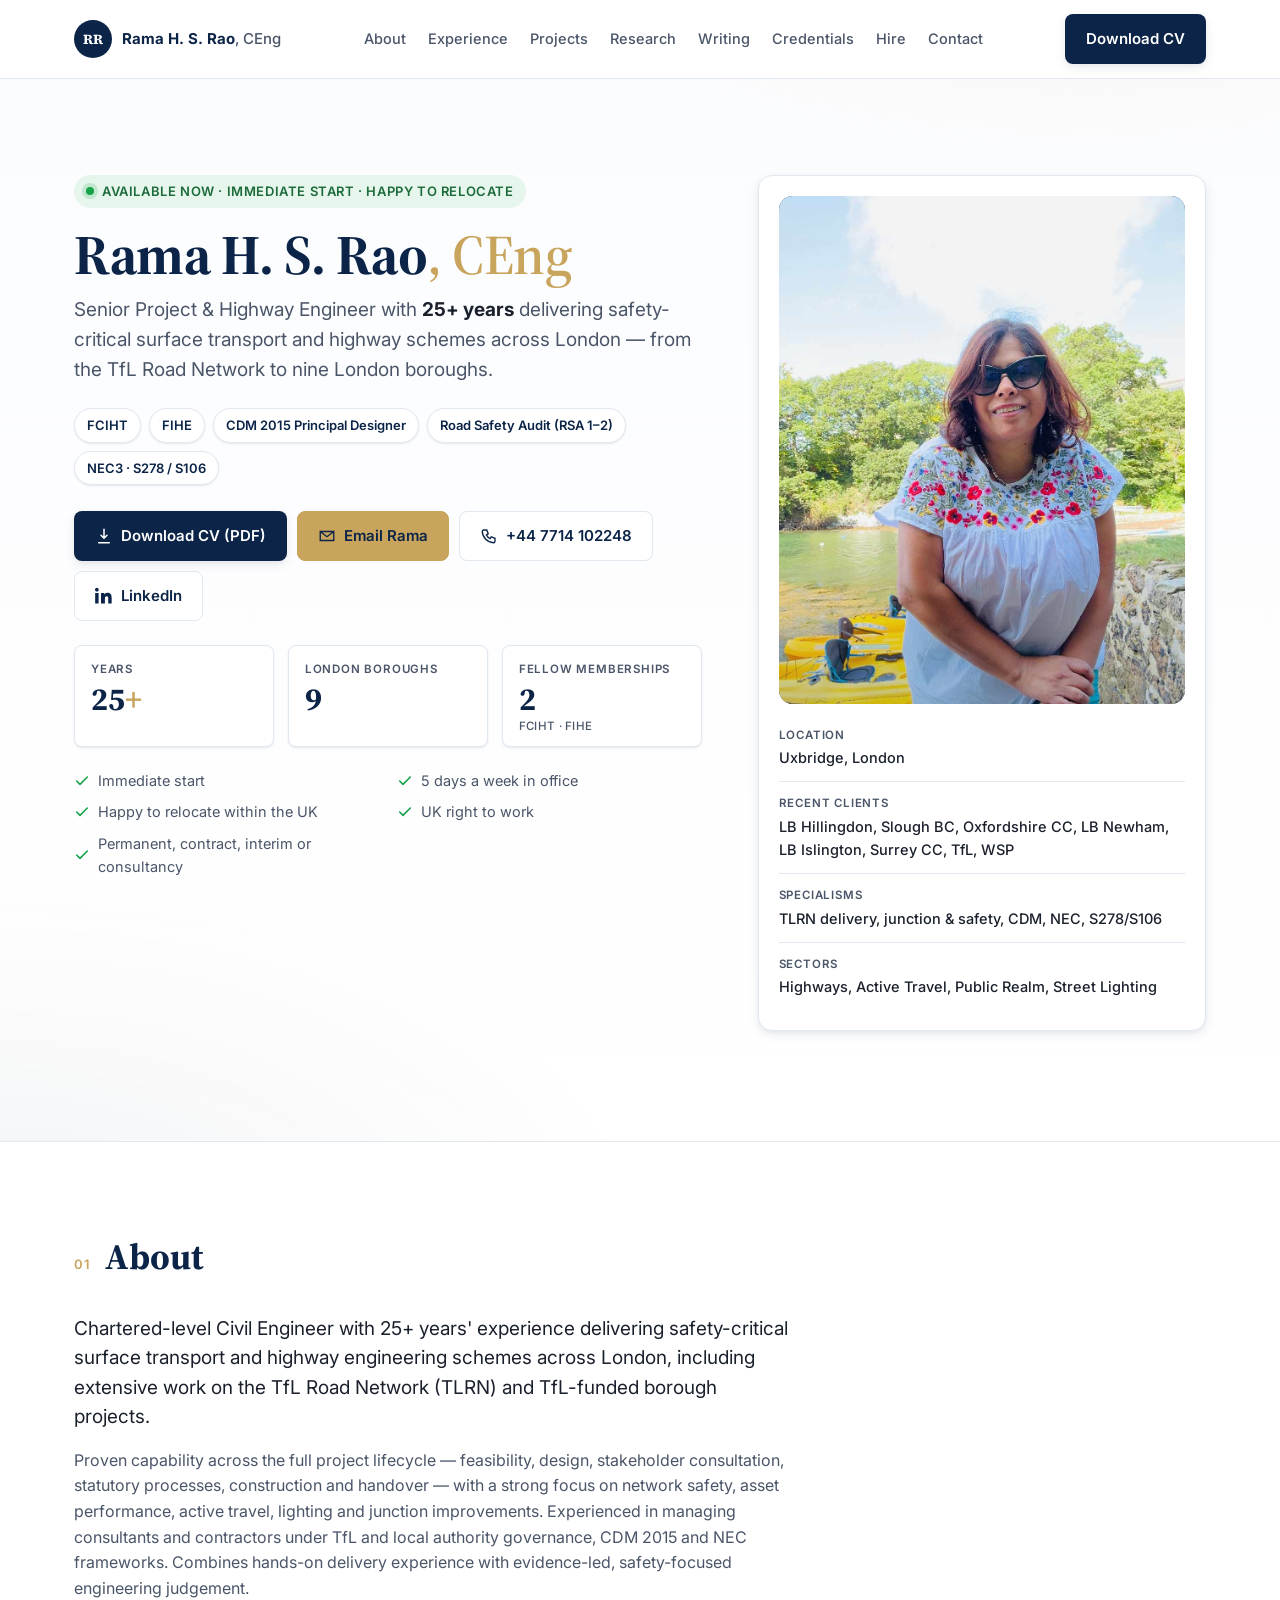
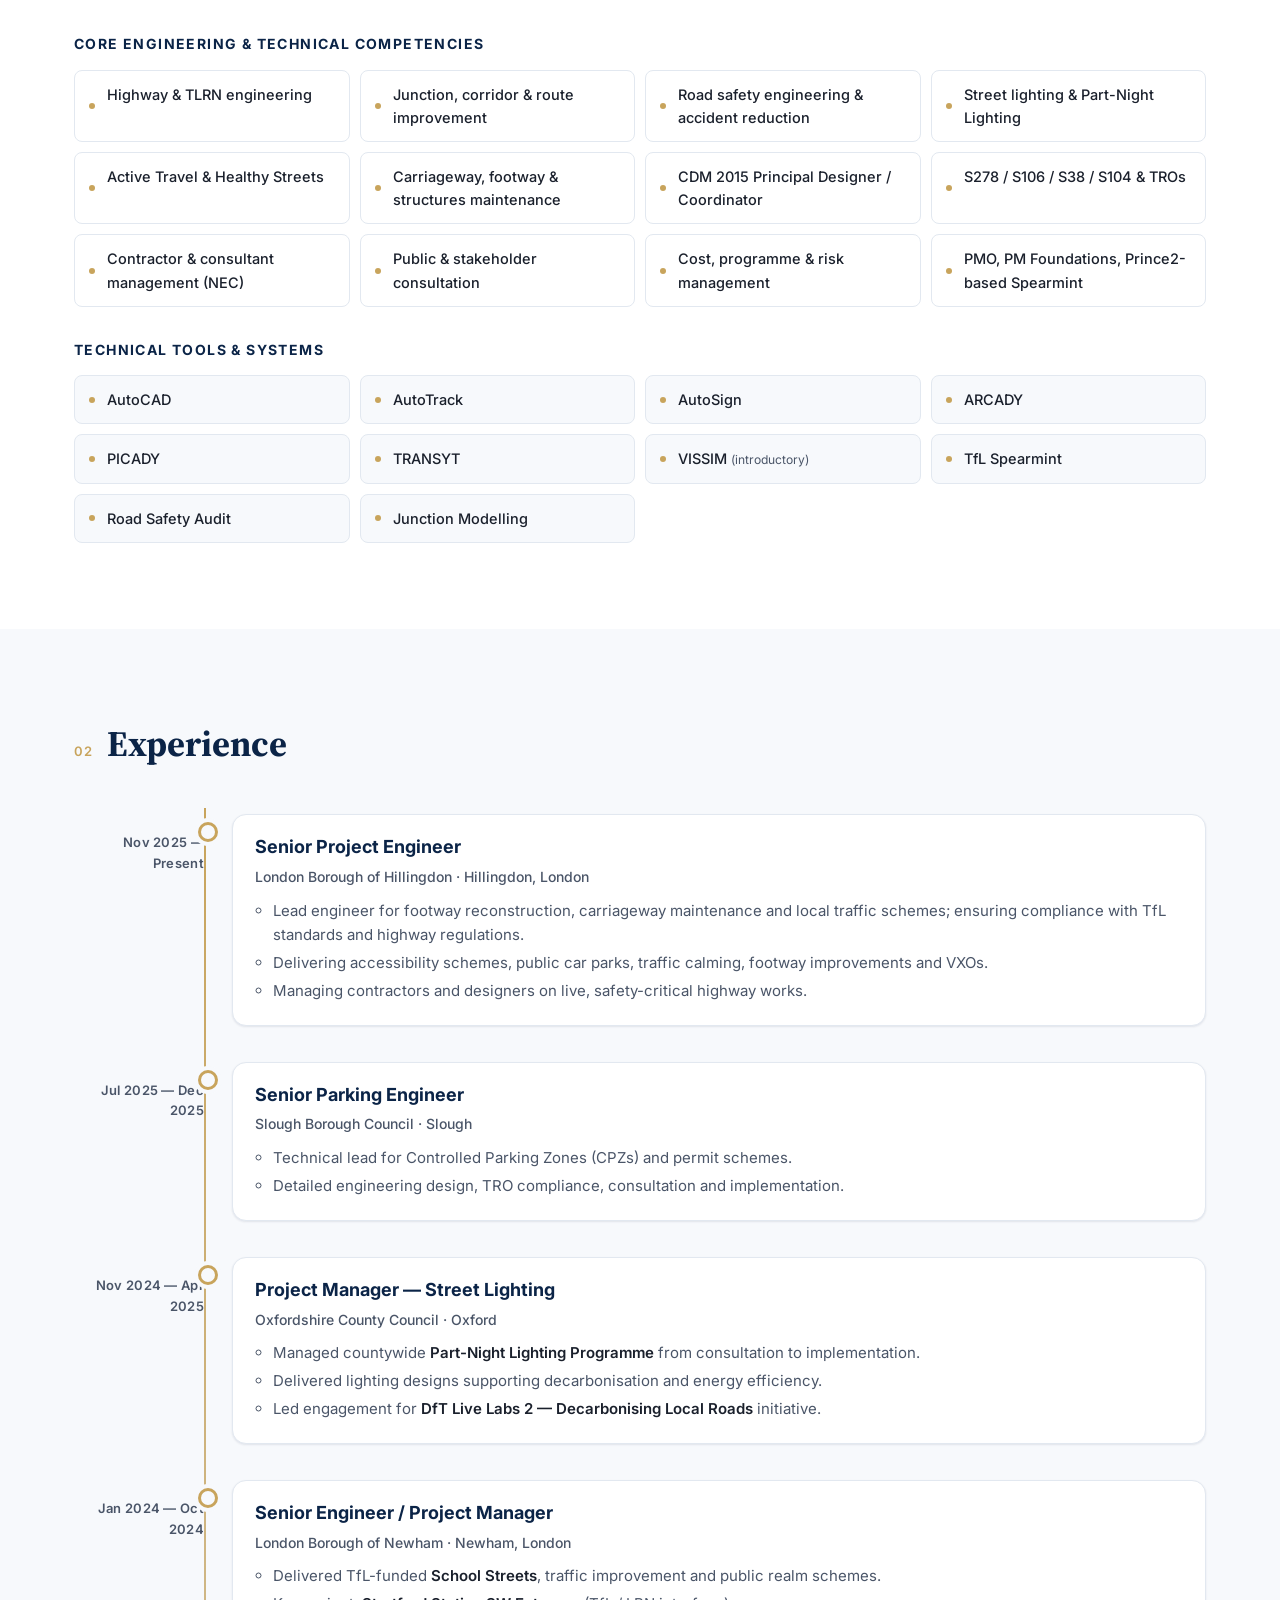
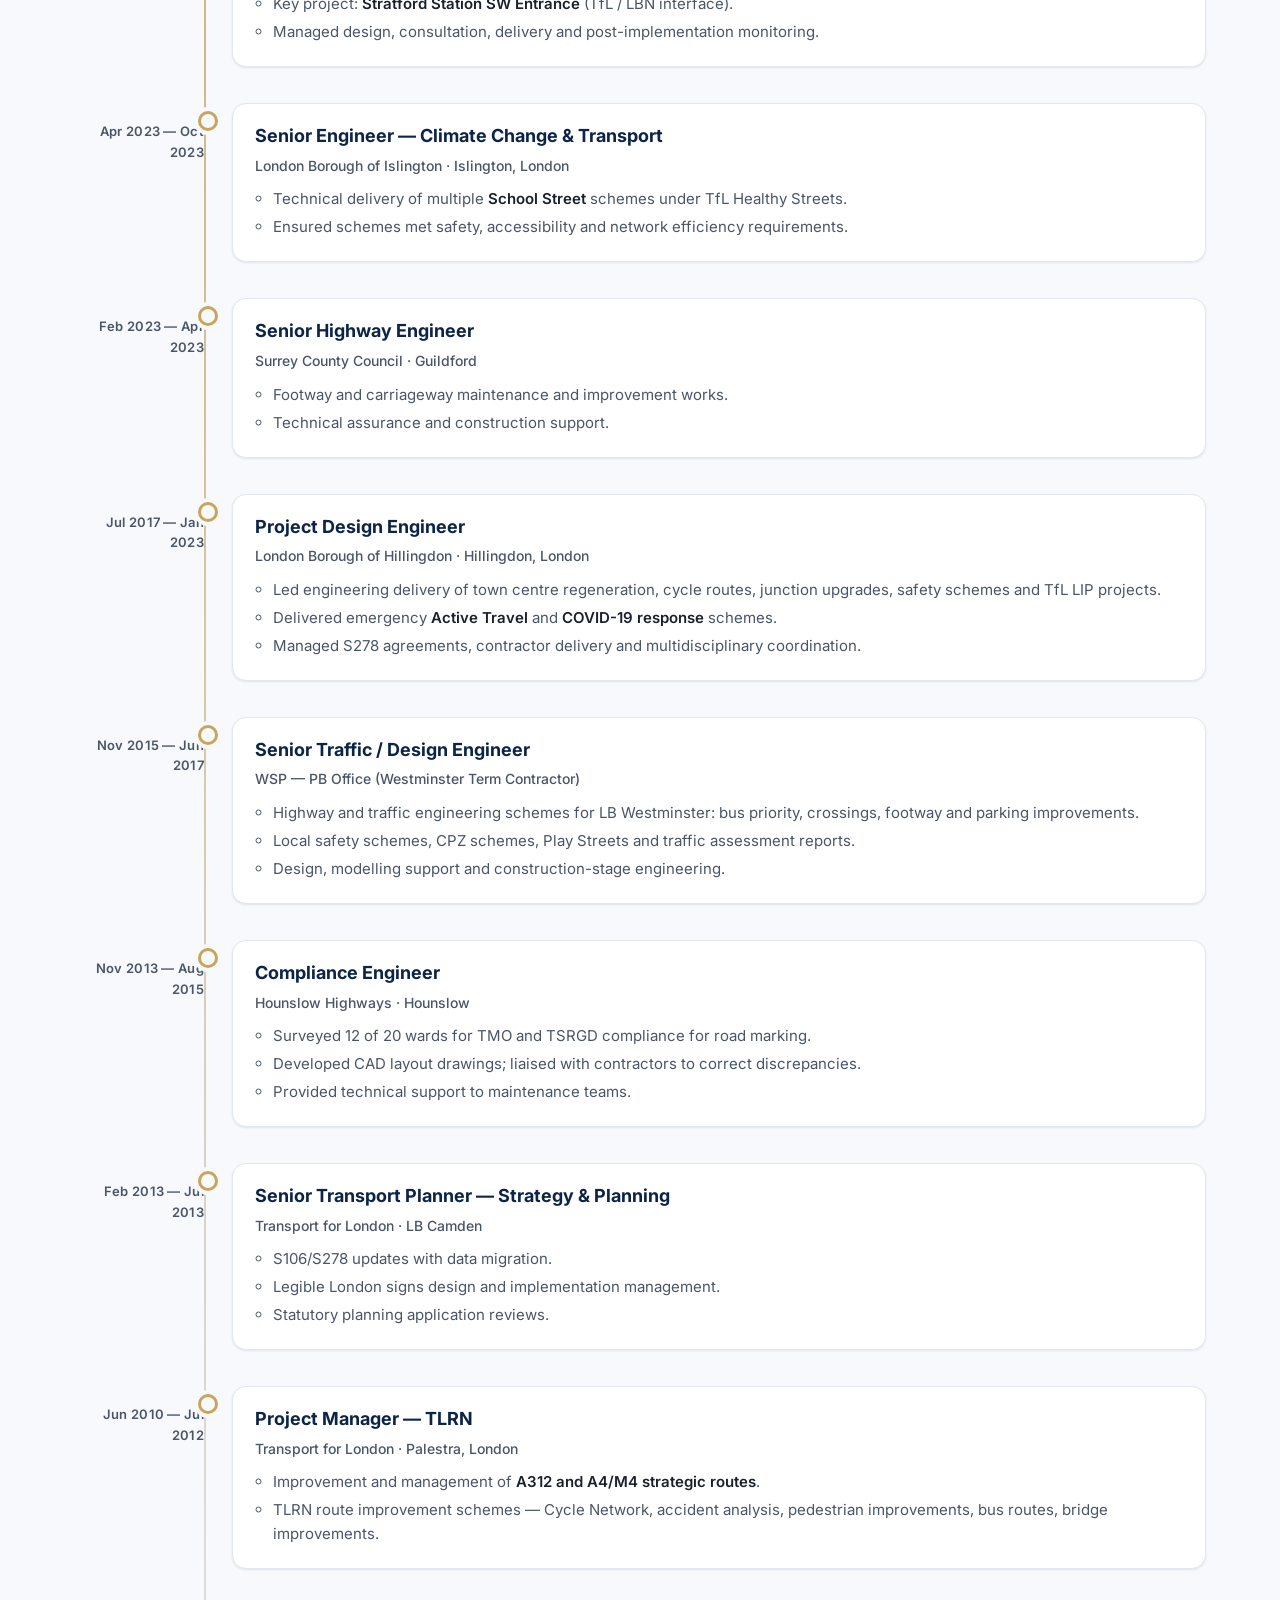
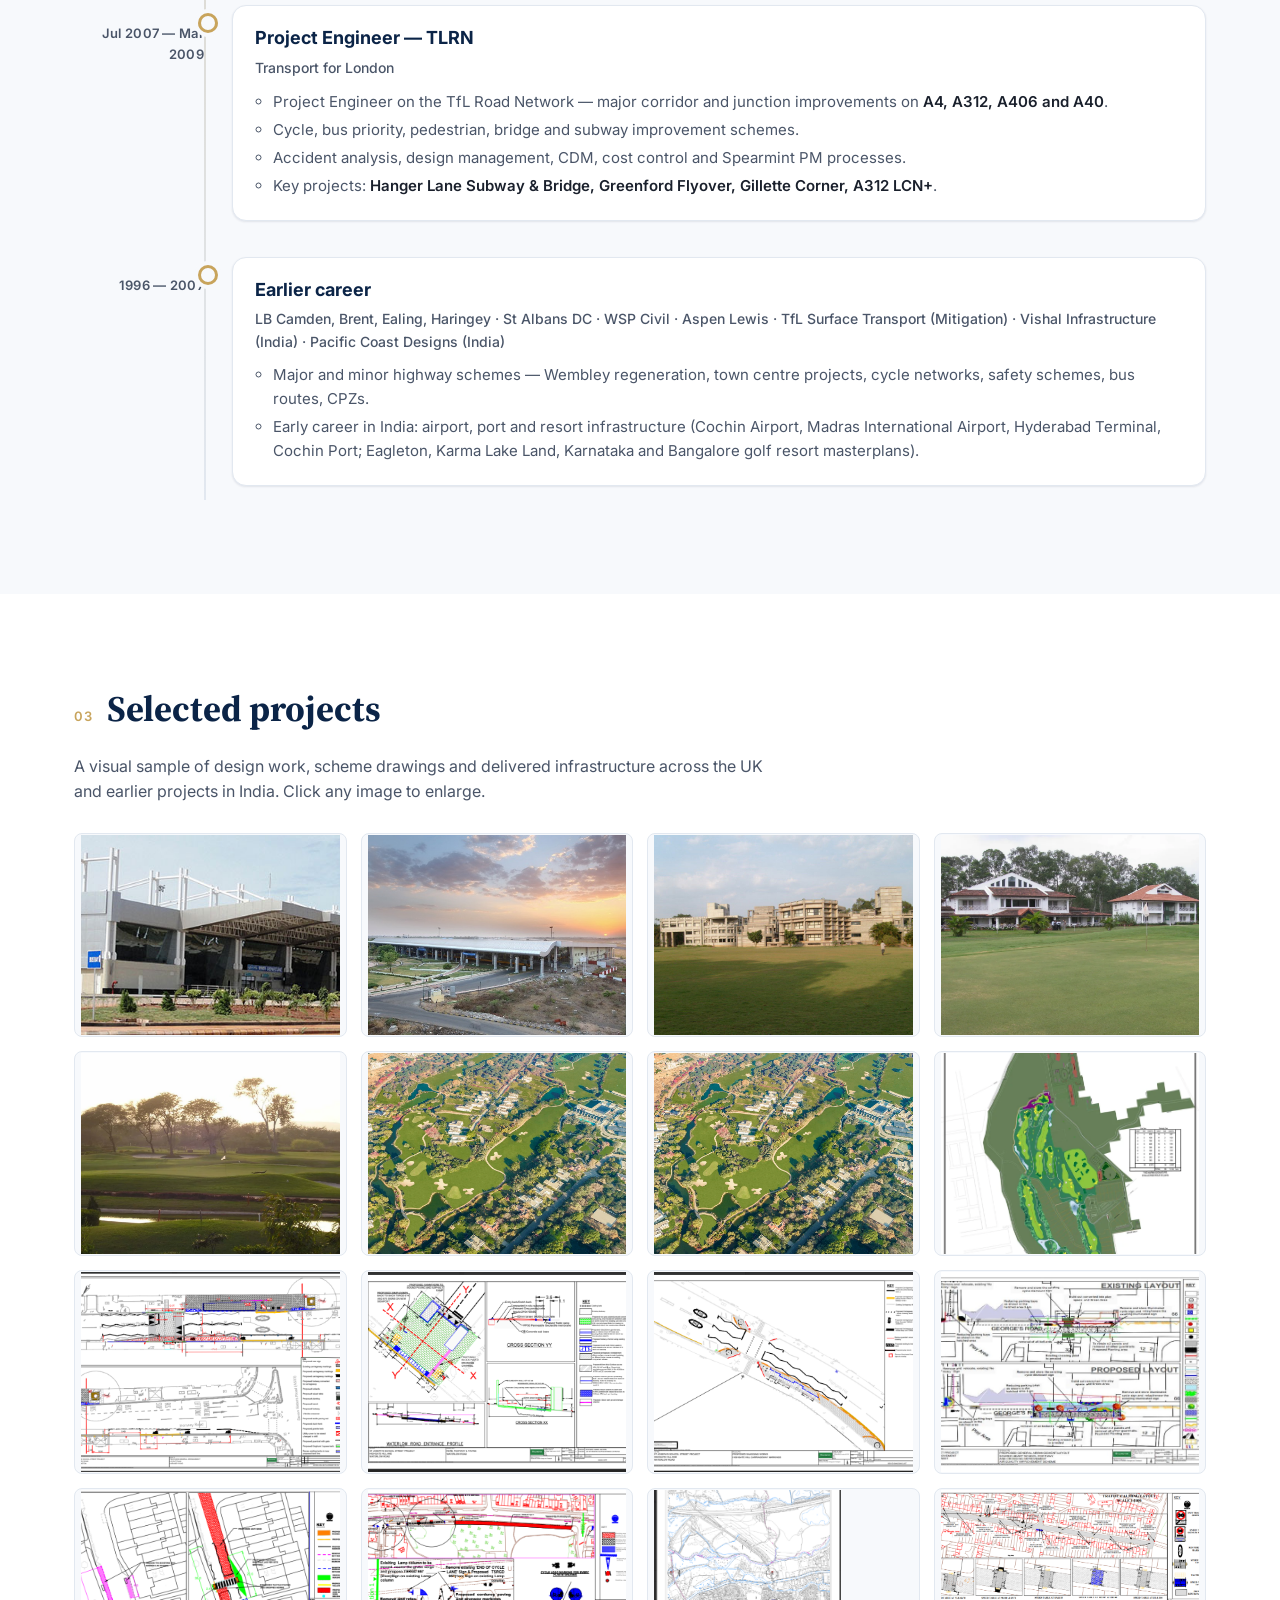
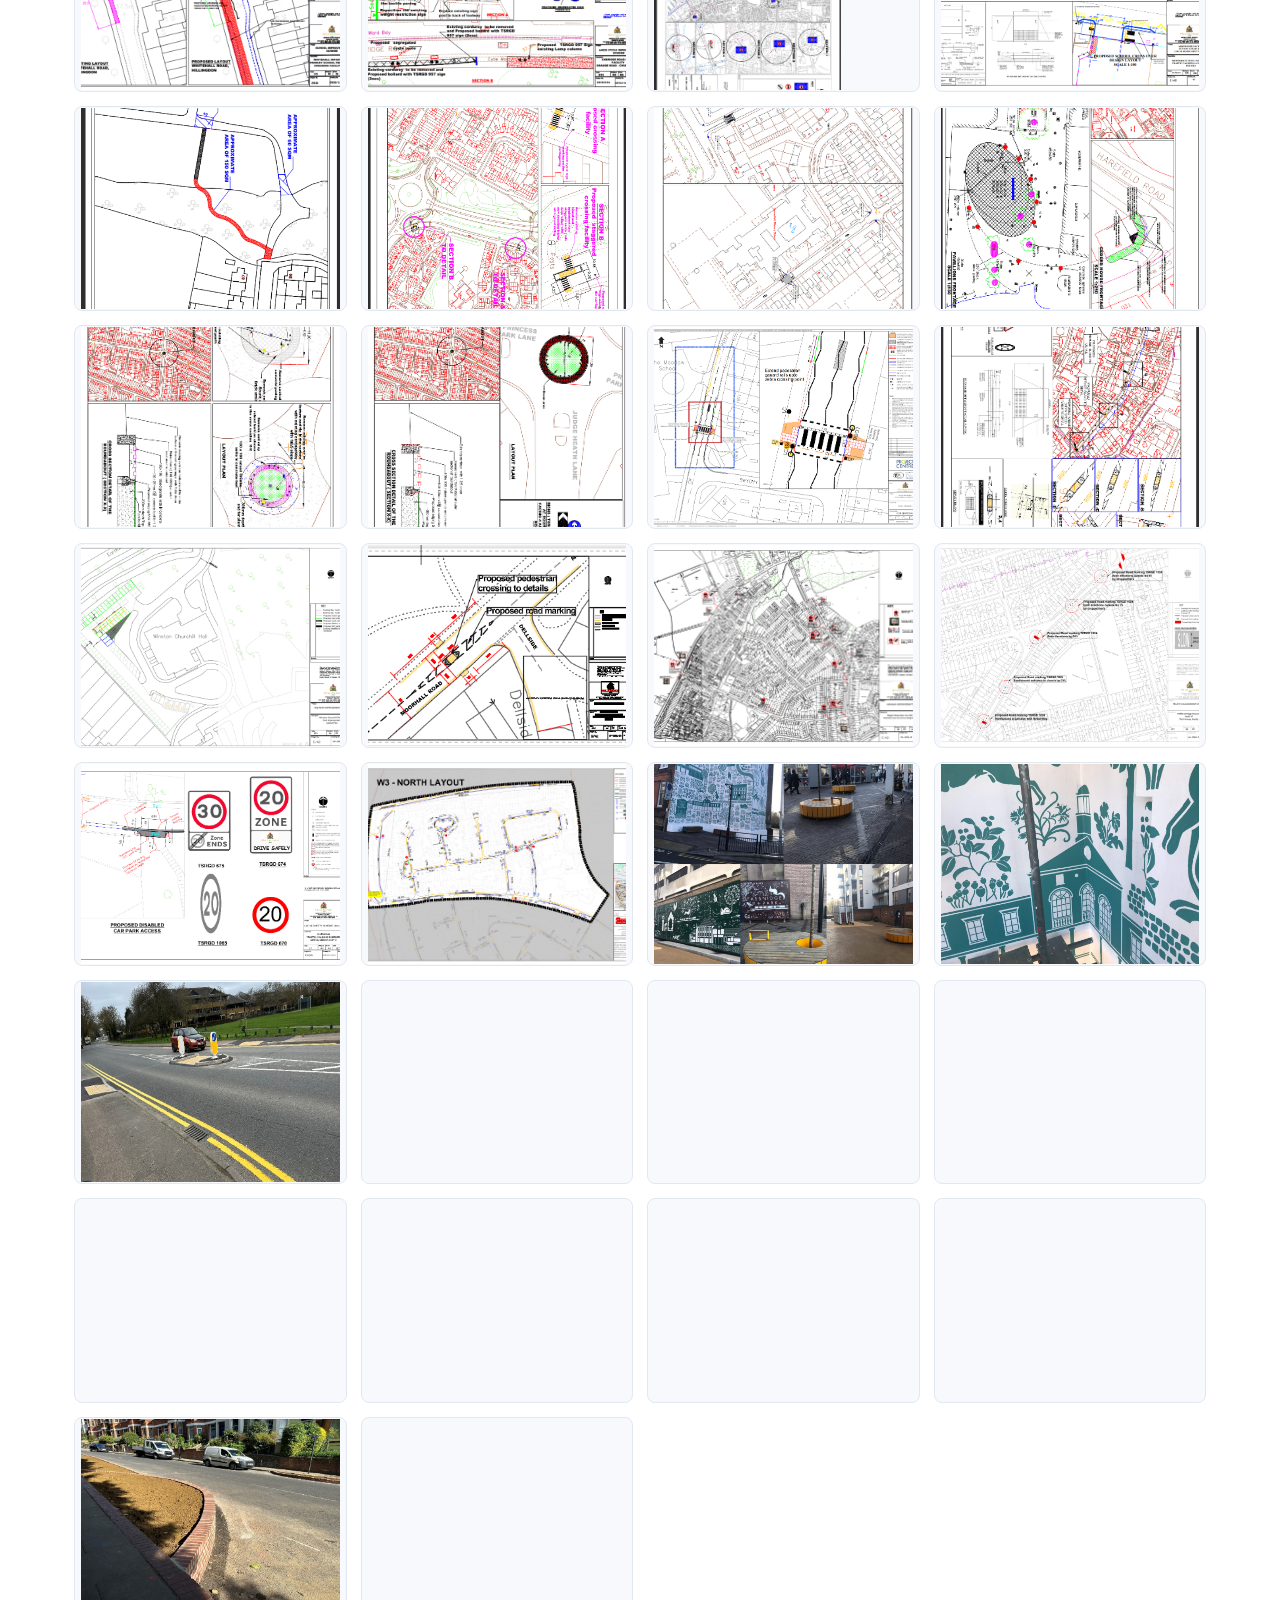
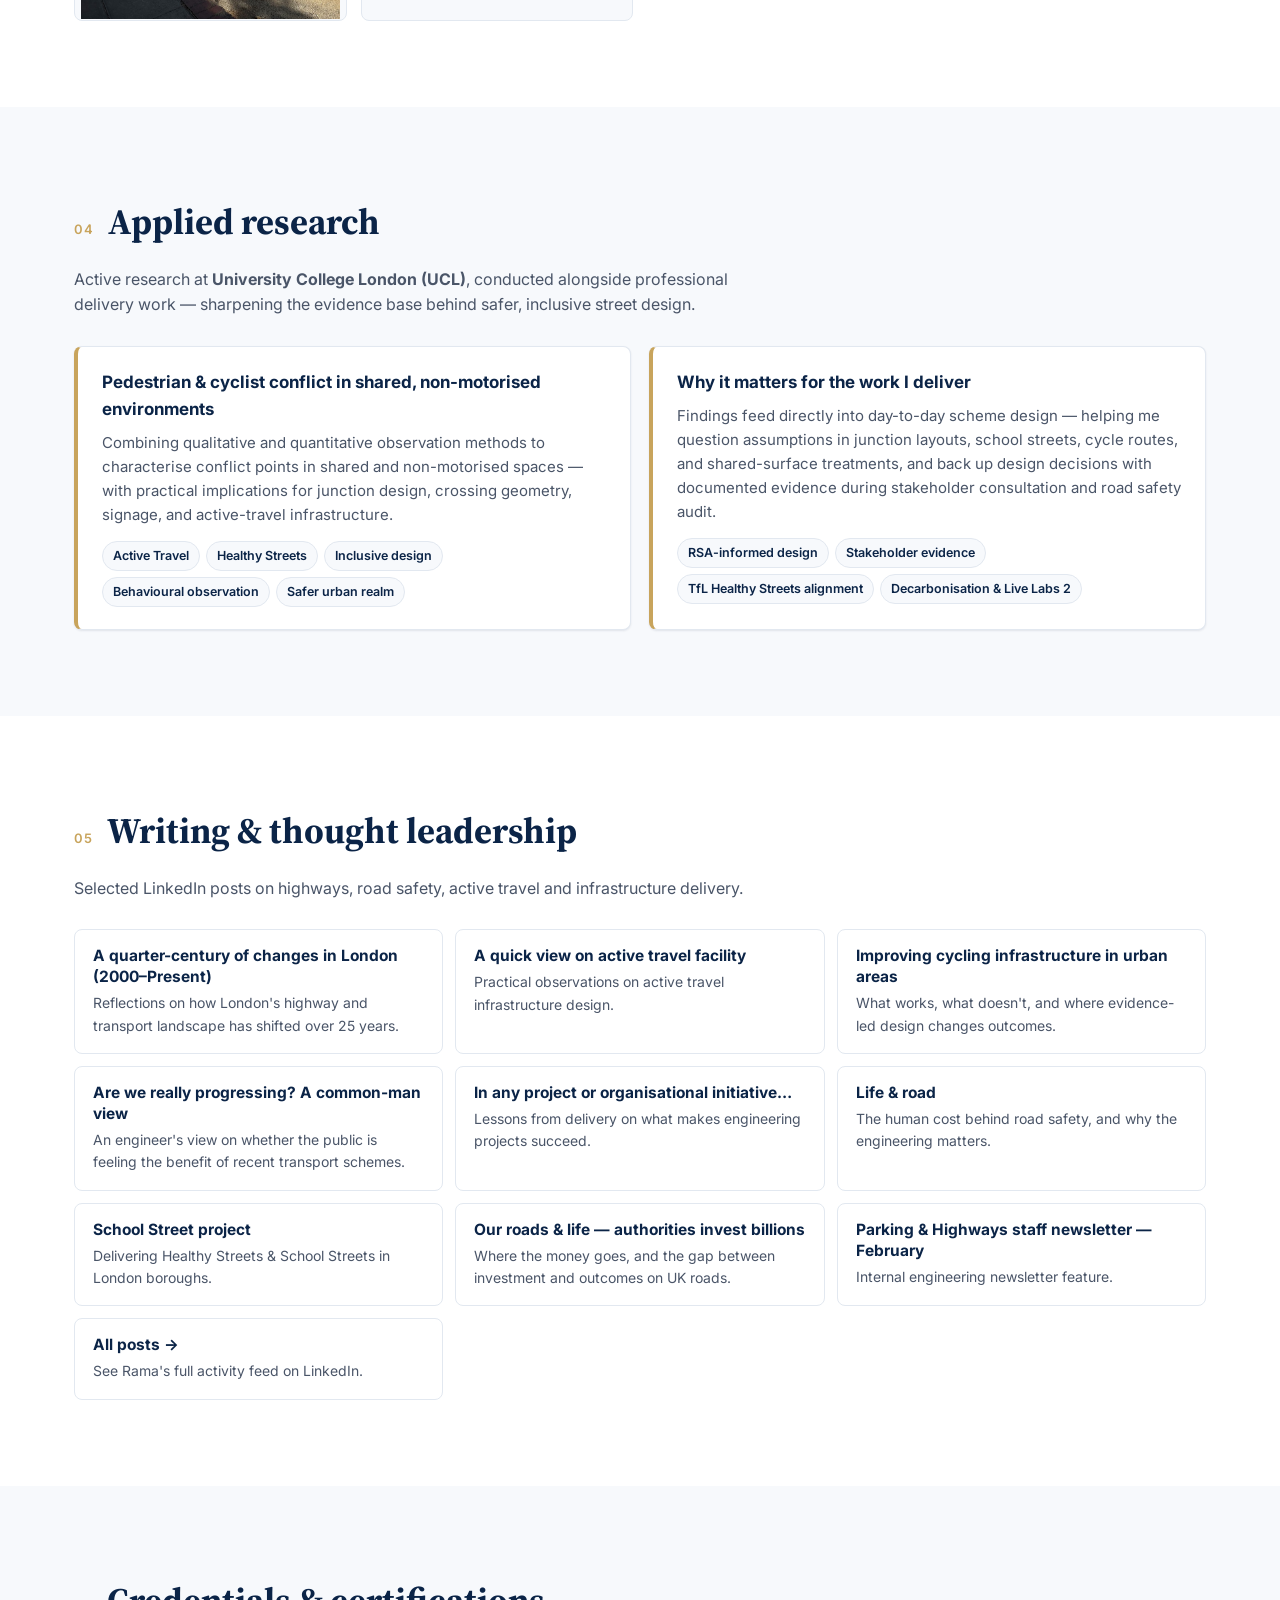
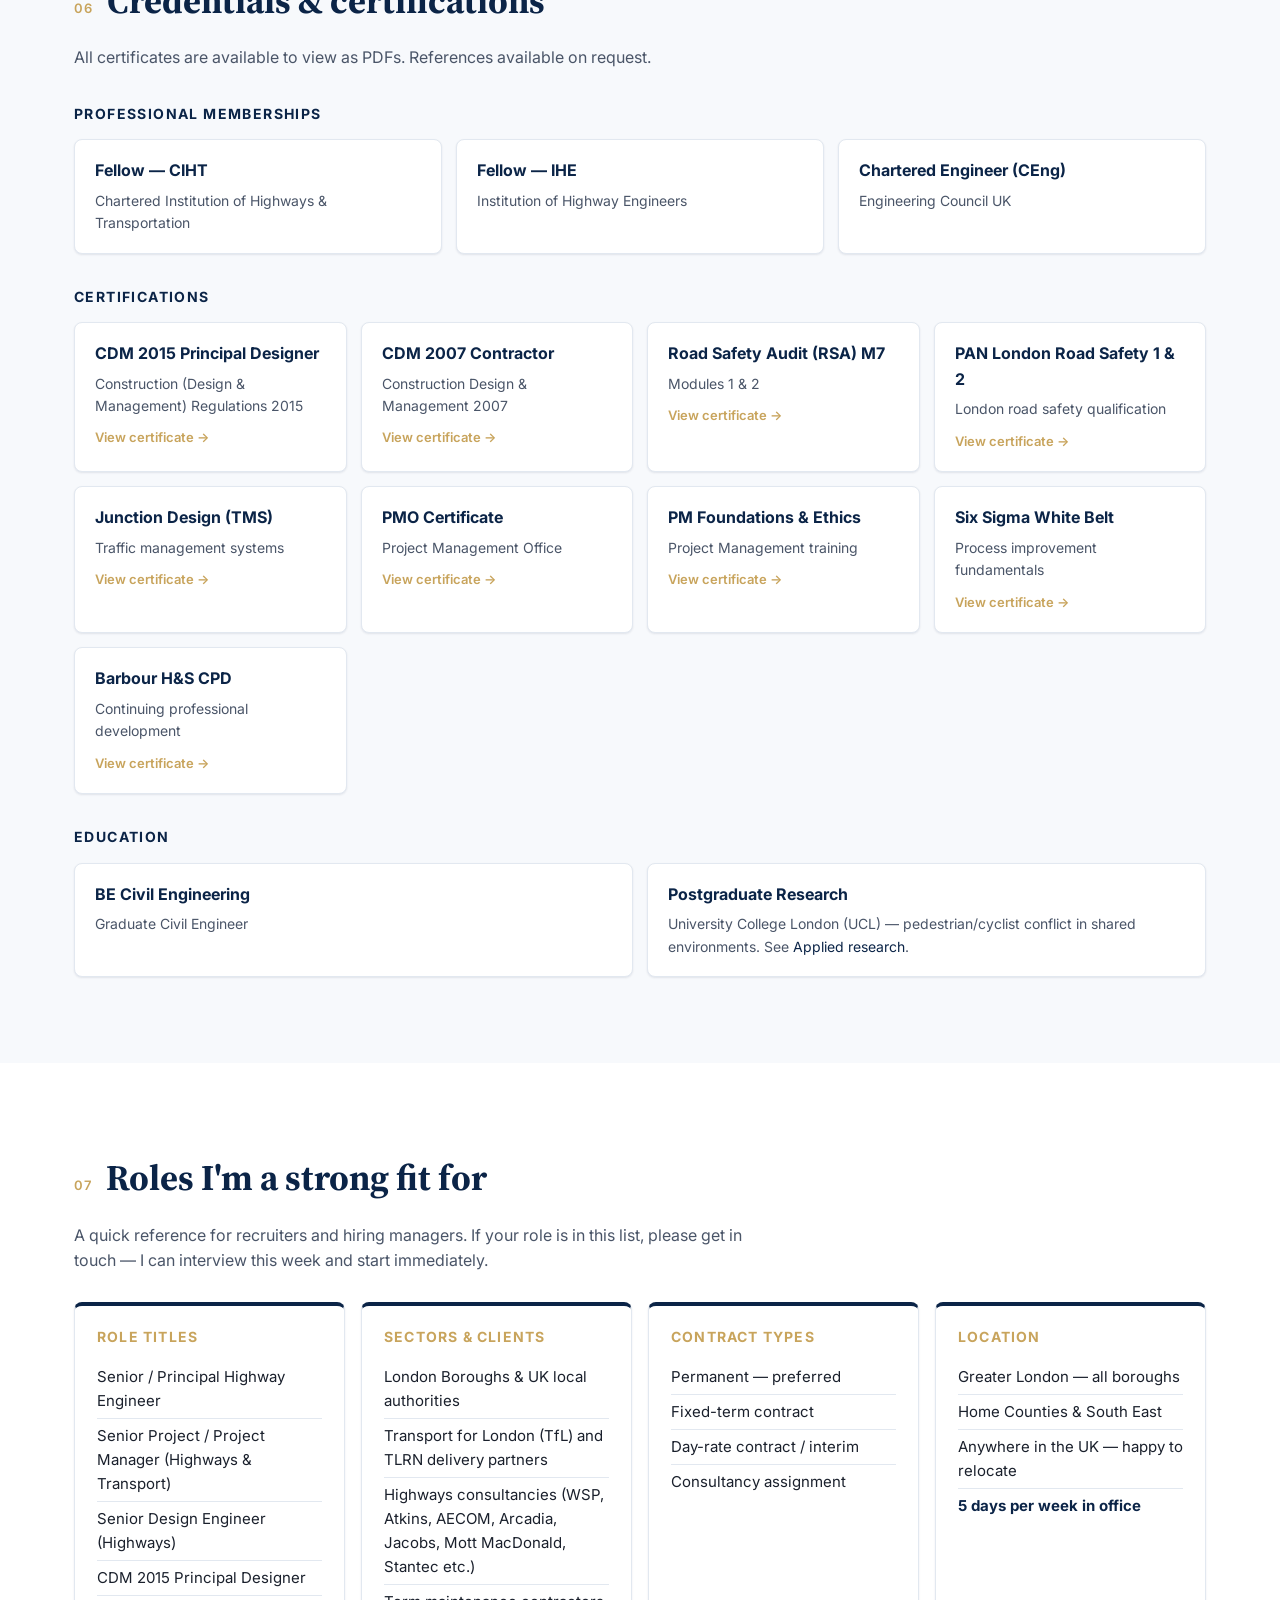
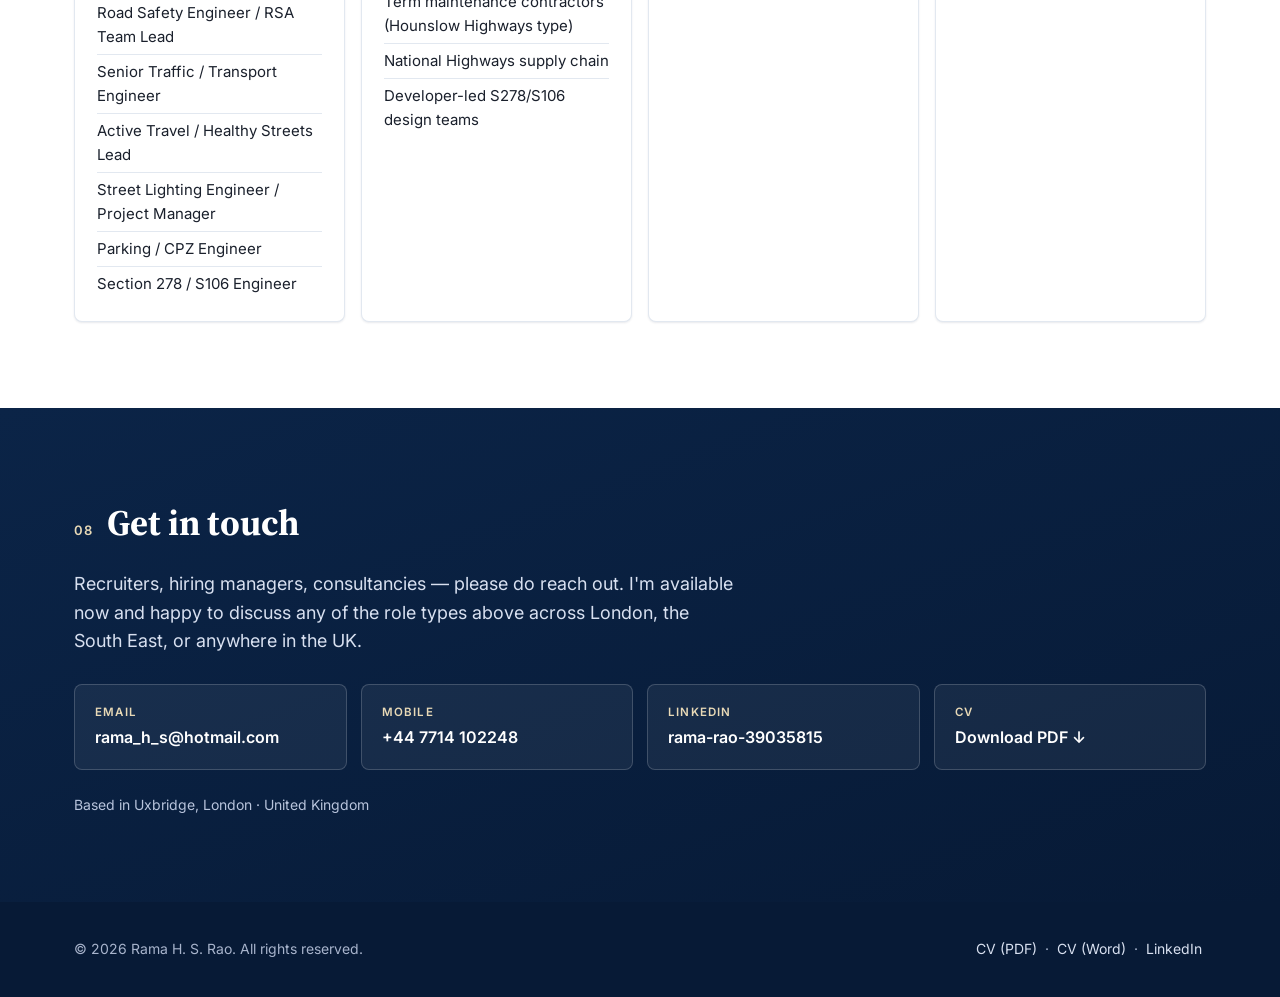
==== commit df806eba: "Recruiter-matching block + CV header strengthening + SEO verification slots - Added "Roles I'm a str" ====
--- a/index.html
+++ b/index.html
@@ -6,17 +6,24 @@
   <meta name="theme-color" content="#0B2447">
 
   <title>Rama H. S. Rao, CEng | Senior Project &amp; Highway Engineer | London</title>
-  <meta name="description" content="Rama H. S. Rao, CEng — Senior Project &amp; Highway Engineer in London with 25+ years across TfL, the TLRN and nine London boroughs. CDM 2015 Principal Designer, RSA 1–2, FCIHT &amp; FIHE Fellow. Available for new engineering and project management opportunities.">
+  <meta name="description" content="Rama H. S. Rao, CEng — Senior Project &amp; Highway Engineer in London with 25+ years across TfL, the TLRN and nine London boroughs. CDM 2015 Principal Designer, RSA 1–2, FCIHT &amp; FIHE Fellow. Available immediately for new engineering and project management roles.">
   <meta name="author" content="Rama H. S. Rao">
   <meta name="keywords" content="Senior Highway Engineer London, Senior Project Engineer London, TfL TLRN, Chartered Civil Engineer, CDM 2015 Principal Designer, Road Safety Audit, Active Travel, Healthy Streets, AutoCAD, ARCADY, PICADY, CIHT Fellow, IHE Fellow, UCL PhD, Highways Engineer Hillingdon, transportation engineer London">
-  <link rel="canonical" href="https://rajathn8.github.io/rama.github.io/">
+  <link rel="canonical" href="https://engineer-rama-rao.github.io/">
+
+  <!-- Search engine verification — paste tokens from Google Search Console / Bing Webmaster Tools between the quotes -->
+  <meta name="google-site-verification" content="PASTE_GOOGLE_SEARCH_CONSOLE_TOKEN_HERE">
+  <meta name="msvalidate.01" content="PASTE_BING_WEBMASTER_TOKEN_HERE">
 
   <!-- Open Graph -->
   <meta property="og:type" content="profile">
   <meta property="og:title" content="Rama H. S. Rao, CEng — Senior Project &amp; Highway Engineer">
   <meta property="og:description" content="25+ years of highway, traffic and transportation engineering across London — TfL, TLRN, nine London boroughs, WSP. CDM 2015 Principal Designer. FCIHT, FIHE. Open to new opportunities.">
-  <meta property="og:url" content="https://rajathn8.github.io/rama.github.io/">
-  <meta property="og:image" content="https://rajathn8.github.io/rama.github.io/assets/rama-portrait.jpg">
+  <meta property="og:url" content="https://engineer-rama-rao.github.io/">
+  <meta property="og:image" content="https://engineer-rama-rao.github.io/assets/icons/og-image.png">
+  <meta property="og:image:width" content="1200">
+  <meta property="og:image:height" content="630">
+  <meta property="og:image:alt" content="Rama H. S. Rao, CEng — Senior Project & Highway Engineer. 25+ years across TfL, the TLRN and nine London boroughs. Open to new opportunities.">
   <meta property="profile:first_name" content="Rama">
   <meta property="profile:last_name" content="Rao">
 
@@ -24,7 +31,7 @@
   <meta name="twitter:card" content="summary_large_image">
   <meta name="twitter:title" content="Rama H. S. Rao, CEng — Senior Project &amp; Highway Engineer">
   <meta name="twitter:description" content="25+ years of highway, traffic and transportation engineering across London. CDM 2015 Principal Designer. FCIHT, FIHE. Open to new opportunities.">
-  <meta name="twitter:image" content="https://rajathn8.github.io/rama.github.io/assets/rama-portrait.jpg">
+  <meta name="twitter:image" content="https://engineer-rama-rao.github.io/assets/icons/og-image.png">
 
   <link rel="icon" type="image/svg+xml" href="assets/icons/favicon.svg">
   <link rel="alternate icon" href="assets/icons/favicon.svg">
@@ -45,18 +52,17 @@
     "honorificPrefix": "Mrs.",
     "honorificSuffix": "CEng, FCIHT, FIHE",
     "jobTitle": "Senior Project & Highway Engineer",
-    "description": "Chartered Civil Engineer with 25+ years' experience in highway, traffic and transportation engineering across London — including TfL Road Network (TLRN), nine London boroughs, and consultancies. CDM 2015 Principal Designer, Road Safety Auditor (RSA 1–2), FCIHT and FIHE Fellow. Currently undertaking PhD research at UCL.",
+    "description": "Chartered Civil Engineer with 25+ years' experience in highway, traffic and transportation engineering across London — including TfL Road Network (TLRN), nine London boroughs, and consultancies. CDM 2015 Principal Designer, Road Safety Auditor (RSA 1–2), FCIHT and FIHE Fellow.",
     "email": "mailto:rama_h_s@hotmail.com",
     "telephone": "+44-7714-102248",
-    "url": "https://rajathn8.github.io/rama.github.io/",
+    "url": "https://engineer-rama-rao.github.io/",
     "sameAs": [
       "https://www.linkedin.com/in/rama-rao-39035815/"
     ],
     "address": {
       "@type": "PostalAddress",
-      "addressLocality": "Ickenham, Hillingdon",
+      "addressLocality": "Uxbridge",
       "addressRegion": "Greater London",
-      "postalCode": "UB10 8ED",
       "addressCountry": "GB"
     },
     "alumniOf": [
@@ -111,7 +117,10 @@
         <li><a href="#about">About</a></li>
         <li><a href="#experience">Experience</a></li>
         <li><a href="#projects">Projects</a></li>
+        <li><a href="#research">Research</a></li>
+        <li><a href="#writing">Writing</a></li>
         <li><a href="#certifications">Credentials</a></li>
+        <li><a href="#fit">Hire</a></li>
         <li><a href="#contact">Contact</a></li>
       </ul>
     </nav>
@@ -133,7 +142,7 @@
         <li>FIHE</li>
         <li>CDM 2015 Principal Designer</li>
         <li>Road Safety Audit (RSA 1&ndash;2)</li>
-        <li>UCL PhD Researcher</li>
+        <li>NEC3 &middot; S278 / S106</li>
       </ul>
 
       <div class="cta-row">
@@ -155,6 +164,12 @@
         </a>
       </div>
 
+      <dl class="hero-stats" aria-label="At a glance">
+        <div><dt>Years</dt><dd>25<span>+</span></dd></div>
+        <div><dt>London boroughs</dt><dd>9</dd></div>
+        <div><dt>Fellow memberships</dt><dd>2 <small>FCIHT &middot; FIHE</small></dd></div>
+      </dl>
+
       <ul class="hero-availability" aria-label="Availability">
         <li><svg viewBox="0 0 24 24" aria-hidden="true" width="16" height="16"><path fill="none" stroke="currentColor" stroke-width="2.4" stroke-linecap="round" stroke-linejoin="round" d="M4 12l5 5L20 6"/></svg> Immediate start</li>
         <li><svg viewBox="0 0 24 24" aria-hidden="true" width="16" height="16"><path fill="none" stroke="currentColor" stroke-width="2.4" stroke-linecap="round" stroke-linejoin="round" d="M4 12l5 5L20 6"/></svg> 5 days a week in office</li>
@@ -168,10 +183,10 @@
       <figure class="hero-photo">
         <img src="assets/rama-portrait.jpg" alt="Rama H. S. Rao" width="320" height="320" loading="eager">
       </figure>
-      <div class="hero-card-row"><span>Location</span><strong>London, UK</strong></div>
+      <div class="hero-card-row"><span>Location</span><strong>Uxbridge, London</strong></div>
       <div class="hero-card-row"><span>Recent clients</span><strong>LB Hillingdon, Slough BC, Oxfordshire CC, LB Newham, LB Islington, Surrey CC, TfL, WSP</strong></div>
       <div class="hero-card-row"><span>Specialisms</span><strong>TLRN delivery, junction &amp; safety, CDM, NEC, S278/S106</strong></div>
-      <div class="hero-card-row"><span>Research</span><strong>PhD (part-time), UCL &mdash; pedestrian/cyclist conflict</strong></div>
+      <div class="hero-card-row"><span>Sectors</span><strong>Highways, Active Travel, Public Realm, Street Lighting</strong></div>
     </aside>
   </div>
 </section>
@@ -181,7 +196,7 @@
     <h2 class="section-title"><span>01</span>About</h2>
     <div class="prose">
       <p class="lead">Chartered-level Civil Engineer with 25+ years' experience delivering safety-critical surface transport and highway engineering schemes across London, including extensive work on the TfL Road Network (TLRN) and TfL-funded borough projects.</p>
-      <p>Proven capability across the full project lifecycle &mdash; feasibility, design, stakeholder consultation, statutory processes, construction and handover &mdash; with a strong focus on network safety, asset performance, active travel, lighting and junction improvements. Experienced in managing consultants and contractors under TfL and local authority governance, CDM 2015 and NEC frameworks. Currently undertaking postgraduate research at <strong>University College London (UCL)</strong> in pedestrian&ndash;cyclist interaction and non-motorised transport, strengthening evidence-led and safety-focused engineering decision-making.</p>
+      <p>Proven capability across the full project lifecycle &mdash; feasibility, design, stakeholder consultation, statutory processes, construction and handover &mdash; with a strong focus on network safety, asset performance, active travel, lighting and junction improvements. Experienced in managing consultants and contractors under TfL and local authority governance, CDM 2015 and NEC frameworks. Combines hands-on delivery experience with evidence-led, safety-focused engineering judgement.</p>
     </div>
 
     <h3 class="subsection-title">Core engineering &amp; technical competencies</h3>
@@ -401,9 +416,60 @@
   </div>
 </section>
 
+<section id="research" class="section section-alt">
+  <div class="container">
+    <h2 class="section-title"><span>04</span>Applied research</h2>
+    <p class="section-intro">Active research at <strong>University College London (UCL)</strong>, conducted alongside professional delivery work &mdash; sharpening the evidence base behind safer, inclusive street design.</p>
+
+    <div class="research-grid">
+      <article class="research-card">
+        <h3>Pedestrian &amp; cyclist conflict in shared, non-motorised environments</h3>
+        <p>Combining qualitative and quantitative observation methods to characterise conflict points in shared and non-motorised spaces &mdash; with practical implications for junction design, crossing geometry, signage, and active-travel infrastructure.</p>
+        <ul class="research-tags">
+          <li>Active Travel</li>
+          <li>Healthy Streets</li>
+          <li>Inclusive design</li>
+          <li>Behavioural observation</li>
+          <li>Safer urban realm</li>
+        </ul>
+      </article>
+      <article class="research-card">
+        <h3>Why it matters for the work I deliver</h3>
+        <p>Findings feed directly into day-to-day scheme design &mdash; helping me question assumptions in junction layouts, school streets, cycle routes, and shared-surface treatments, and back up design decisions with documented evidence during stakeholder consultation and road safety audit.</p>
+        <ul class="research-tags">
+          <li>RSA-informed design</li>
+          <li>Stakeholder evidence</li>
+          <li>TfL Healthy Streets alignment</li>
+          <li>Decarbonisation &amp; Live Labs 2</li>
+        </ul>
+      </article>
+    </div>
+  </div>
+</section>
+
+<section id="writing" class="section">
+  <div class="container">
+    <h2 class="section-title"><span>05</span>Writing &amp; thought leadership</h2>
+    <p class="section-intro">Selected LinkedIn posts on highways, road safety, active travel and infrastructure delivery.</p>
+
+    <ul class="writing-list">
+      <li><a href="https://www.linkedin.com/posts/rama-rao-39035815_a-quarter-century-of-changes-in-london2000-activity-7433142987880263681-4mrk/" target="_blank" rel="noopener"><strong>A quarter-century of changes in London (2000&ndash;Present)</strong><span>Reflections on how London's highway and transport landscape has shifted over 25 years.</span></a></li>
+      <li><a href="https://www.linkedin.com/posts/rama-rao-39035815_a-quick-view-on-active-travel-facility-activity-7419012079849836544-SfED/" target="_blank" rel="noopener"><strong>A quick view on active travel facility</strong><span>Practical observations on active travel infrastructure design.</span></a></li>
+      <li><a href="https://www.linkedin.com/posts/rama-rao-39035815_improving-cycling-infrastructure-in-urban-activity-7411202579575017472-FETr/" target="_blank" rel="noopener"><strong>Improving cycling infrastructure in urban areas</strong><span>What works, what doesn't, and where evidence-led design changes outcomes.</span></a></li>
+      <li><a href="https://www.linkedin.com/posts/rama-rao-39035815_are-we-really-progressing-a-common-man-activity-7380940079550058496-J6V9/" target="_blank" rel="noopener"><strong>Are we really progressing? A common-man view</strong><span>An engineer's view on whether the public is feeling the benefit of recent transport schemes.</span></a></li>
+      <li><a href="https://www.linkedin.com/posts/rama-rao-39035815_in-any-project-or-organizational-initiative-activity-7351178707018911744-wgsX/" target="_blank" rel="noopener"><strong>In any project or organisational initiative&hellip;</strong><span>Lessons from delivery on what makes engineering projects succeed.</span></a></li>
+      <li><a href="https://www.linkedin.com/posts/rama-rao-39035815_life-road-activity-7303443798032826368-2Jja/" target="_blank" rel="noopener"><strong>Life &amp; road</strong><span>The human cost behind road safety, and why the engineering matters.</span></a></li>
+      <li><a href="https://www.linkedin.com/posts/rama-rao-39035815_school-street-project-activity-7118273836080320512-NBUV/" target="_blank" rel="noopener"><strong>School Street project</strong><span>Delivering Healthy Streets &amp; School Streets in London boroughs.</span></a></li>
+      <li><a href="https://www.linkedin.com/posts/rama-rao-39035815_our-roads-and-life-authorities-invest-billions-activity-7034183066524770304-6SOj/" target="_blank" rel="noopener"><strong>Our roads &amp; life &mdash; authorities invest billions</strong><span>Where the money goes, and the gap between investment and outcomes on UK roads.</span></a></li>
+      <li><a href="https://www.linkedin.com/posts/rama-rao-39035815_parking-highways-staff-newsletter-february-activity-7169359031491366912-gIGE/" target="_blank" rel="noopener"><strong>Parking &amp; Highways staff newsletter &mdash; February</strong><span>Internal engineering newsletter feature.</span></a></li>
+      <li><a href="https://www.linkedin.com/in/rama-rao-39035815/recent-activity/all/" target="_blank" rel="noopener"><strong>All posts &rarr;</strong><span>See Rama's full activity feed on LinkedIn.</span></a></li>
+    </ul>
+  </div>
+</section>
+
 <section id="certifications" class="section section-alt">
   <div class="container">
-    <h2 class="section-title"><span>04</span>Credentials &amp; certifications</h2>
+    <h2 class="section-title"><span>06</span>Credentials &amp; certifications</h2>
     <p class="section-intro">All certificates are available to view as PDFs. References available on request.</p>
 
     <h3 class="subsection-title">Professional memberships</h3>
@@ -471,24 +537,78 @@
       </a>
     </div>
 
-    <h3 class="subsection-title">Research &amp; education</h3>
+    <h3 class="subsection-title">Education</h3>
     <div class="cred-cards">
-      <article class="cred-card">
-        <h4>PhD (part-time, ongoing)</h4>
-        <p>University College London (UCL) &mdash; Pedestrian&ndash;Cyclist Conflict Analysis in Shared and Non-Motorised Transport Environments.</p>
-      </article>
       <article class="cred-card">
         <h4>BE Civil Engineering</h4>
         <p>Graduate Civil Engineer</p>
       </article>
+      <article class="cred-card">
+        <h4>Postgraduate Research</h4>
+        <p>University College London (UCL) &mdash; pedestrian/cyclist conflict in shared environments. See <a href="#research">Applied research</a>.</p>
+      </article>
+    </div>
+  </div>
+</section>
+
+<section id="fit" class="section">
+  <div class="container">
+    <h2 class="section-title"><span>07</span>Roles I'm a strong fit for</h2>
+    <p class="section-intro">A quick reference for recruiters and hiring managers. If your role is in this list, please get in touch &mdash; I can interview this week and start immediately.</p>
+
+    <div class="fit-grid">
+      <article class="fit-card">
+        <h3>Role titles</h3>
+        <ul>
+          <li>Senior / Principal Highway Engineer</li>
+          <li>Senior Project / Project Manager (Highways &amp; Transport)</li>
+          <li>Senior Design Engineer (Highways)</li>
+          <li>CDM 2015 Principal Designer</li>
+          <li>Road Safety Engineer / RSA Team Lead</li>
+          <li>Senior Traffic / Transport Engineer</li>
+          <li>Active Travel / Healthy Streets Lead</li>
+          <li>Street Lighting Engineer / Project Manager</li>
+          <li>Parking / CPZ Engineer</li>
+          <li>Section 278 / S106 Engineer</li>
+        </ul>
+      </article>
+      <article class="fit-card">
+        <h3>Sectors &amp; clients</h3>
+        <ul>
+          <li>London Boroughs &amp; UK local authorities</li>
+          <li>Transport for London (TfL) and TLRN delivery partners</li>
+          <li>Highways consultancies (WSP, Atkins, AECOM, Arcadia, Jacobs, Mott MacDonald, Stantec etc.)</li>
+          <li>Term maintenance contractors (Hounslow Highways type)</li>
+          <li>National Highways supply chain</li>
+          <li>Developer-led S278/S106 design teams</li>
+        </ul>
+      </article>
+      <article class="fit-card">
+        <h3>Contract types</h3>
+        <ul>
+          <li>Permanent &mdash; preferred</li>
+          <li>Fixed-term contract</li>
+          <li>Day-rate contract / interim</li>
+          <li>Consultancy assignment</li>
+        </ul>
+      </article>
+      <article class="fit-card">
+        <h3>Location</h3>
+        <ul>
+          <li>Greater London &mdash; all boroughs</li>
+          <li>Home Counties &amp; South East</li>
+          <li>Anywhere in the UK &mdash; happy to relocate</li>
+          <li><strong>5 days per week in office</strong></li>
+        </ul>
+      </article>
     </div>
   </div>
 </section>
 
 <section id="contact" class="section contact-section">
   <div class="container">
-    <h2 class="section-title light"><span>05</span>Get in touch</h2>
-    <p class="contact-lead">Recruiters, hiring managers, consultancies &mdash; please do reach out. I'm available now and happy to discuss permanent, contract or interim engineering and project management roles across London and the South East.</p>
+    <h2 class="section-title light"><span>08</span>Get in touch</h2>
+    <p class="contact-lead">Recruiters, hiring managers, consultancies &mdash; please do reach out. I'm available now and happy to discuss any of the role types above across London, the South East, or anywhere in the UK.</p>
 
     <div class="contact-grid">
       <a class="contact-card" href="mailto:rama_h_s@hotmail.com?subject=Engineering%20opportunity%20for%20Rama%20Rao">
@@ -509,7 +629,7 @@
       </a>
     </div>
 
-    <p class="contact-address">Based in Ickenham, Hillingdon, Middlesex UB10 8ED &middot; United Kingdom</p>
+    <p class="contact-address">Based in Uxbridge, London &middot; United Kingdom</p>
   </div>
 </section>
 
--- a/styles.css
+++ b/styles.css
@@ -243,6 +243,49 @@
   margin-bottom: 24px;
 }
 
+.hero-stats {
+  display: grid;
+  grid-template-columns: repeat(auto-fit, minmax(140px, 1fr));
+  gap: 14px;
+  margin: 0 0 22px;
+  padding: 0;
+}
+.hero-stats > div {
+  background: #fff;
+  border: 1px solid var(--line);
+  border-radius: var(--radius);
+  padding: 14px 16px;
+  box-shadow: var(--shadow-sm);
+}
+.hero-stats dt {
+  font-size: 11.5px;
+  font-weight: 600;
+  letter-spacing: 0.8px;
+  text-transform: uppercase;
+  color: var(--ink-soft);
+  margin: 0 0 4px;
+}
+.hero-stats dd {
+  margin: 0;
+  font-family: 'Source Serif 4', Georgia, serif;
+  font-size: 32px;
+  font-weight: 700;
+  color: var(--navy);
+  line-height: 1;
+}
+.hero-stats dd span {
+  color: var(--gold);
+}
+.hero-stats dd small {
+  display: block;
+  font-family: 'Inter', sans-serif;
+  font-size: 11.5px;
+  font-weight: 500;
+  color: var(--ink-soft);
+  letter-spacing: 0.3px;
+  margin-top: 6px;
+}
+
 .hero-availability {
   list-style: none;
   padding: 0;
@@ -498,6 +541,88 @@
 }
 .gallery-item:hover img { transform: scale(1.04); }
 
+/* ---------- Research ---------- */
+.research-grid {
+  display: grid;
+  grid-template-columns: repeat(auto-fit, minmax(320px, 1fr));
+  gap: 18px;
+}
+.research-card {
+  background: #fff;
+  border: 1px solid var(--line);
+  border-left: 4px solid var(--gold);
+  border-radius: var(--radius);
+  padding: 22px 24px;
+  box-shadow: var(--shadow-sm);
+}
+.research-card h3 {
+  margin: 0 0 8px;
+  font-size: 17px;
+  color: var(--navy);
+  font-weight: 700;
+}
+.research-card p {
+  margin: 0 0 14px;
+  color: var(--ink-soft);
+  font-size: 15px;
+}
+.research-tags {
+  list-style: none;
+  padding: 0;
+  margin: 0;
+  display: flex;
+  flex-wrap: wrap;
+  gap: 6px;
+}
+.research-tags li {
+  font-size: 12.5px;
+  font-weight: 600;
+  color: var(--navy);
+  background: var(--bg-alt);
+  border: 1px solid var(--line);
+  padding: 4px 10px;
+  border-radius: 999px;
+}
+
+/* ---------- Writing list ---------- */
+.writing-list {
+  list-style: none;
+  padding: 0;
+  margin: 0;
+  display: grid;
+  grid-template-columns: repeat(auto-fit, minmax(320px, 1fr));
+  gap: 12px;
+}
+.writing-list a {
+  display: flex;
+  flex-direction: column;
+  gap: 4px;
+  padding: 16px 18px;
+  background: #fff;
+  border: 1px solid var(--line);
+  border-radius: var(--radius);
+  text-decoration: none;
+  color: var(--navy);
+  transition: transform .12s ease, box-shadow .15s ease, border-color .15s ease;
+  height: 100%;
+}
+.writing-list a:hover {
+  transform: translateY(-2px);
+  border-color: var(--gold);
+  box-shadow: var(--shadow-md);
+  color: var(--navy);
+}
+.writing-list strong {
+  font-size: 15.5px;
+  font-weight: 700;
+  line-height: 1.35;
+}
+.writing-list span {
+  font-size: 14px;
+  color: var(--ink-soft);
+  font-weight: 400;
+}
+
 /* ---------- Credentials cards ---------- */
 .cred-cards {
   display: grid;
@@ -539,6 +664,42 @@
   font-weight: 600;
   color: var(--gold);
 }
+
+/* ---------- Roles I'm a fit for ---------- */
+.fit-grid {
+  display: grid;
+  grid-template-columns: repeat(auto-fit, minmax(250px, 1fr));
+  gap: 16px;
+}
+.fit-card {
+  background: #fff;
+  border: 1px solid var(--line);
+  border-top: 4px solid var(--navy);
+  border-radius: var(--radius);
+  padding: 20px 22px;
+  box-shadow: var(--shadow-sm);
+}
+.fit-card h3 {
+  margin: 0 0 12px;
+  font-size: 14px;
+  font-weight: 700;
+  text-transform: uppercase;
+  letter-spacing: 1.2px;
+  color: var(--gold);
+}
+.fit-card ul {
+  list-style: none;
+  margin: 0;
+  padding: 0;
+}
+.fit-card ul li {
+  font-size: 15px;
+  color: var(--ink);
+  padding: 5px 0;
+  border-bottom: 1px solid var(--line);
+}
+.fit-card ul li:last-child { border-bottom: 0; }
+.fit-card ul li strong { color: var(--navy); }
 
 /* ---------- Contact ---------- */
 .contact-section {
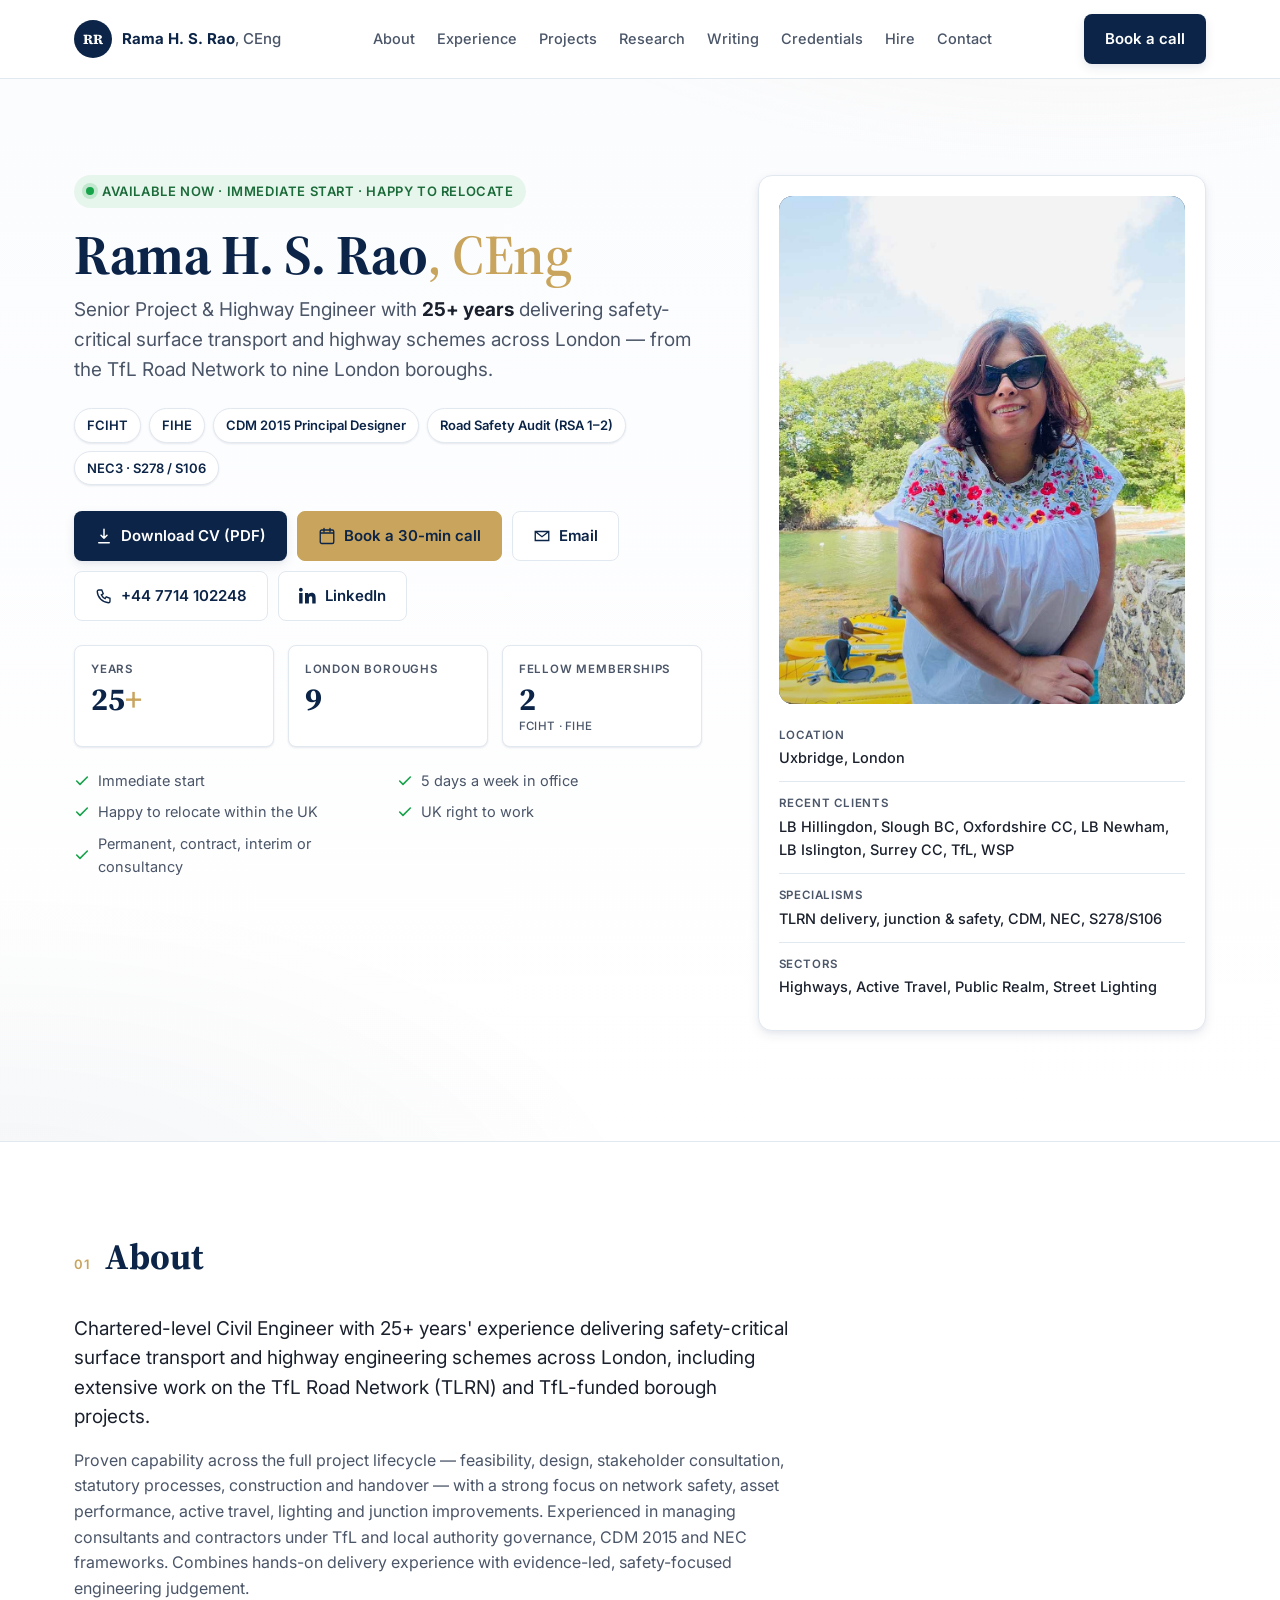
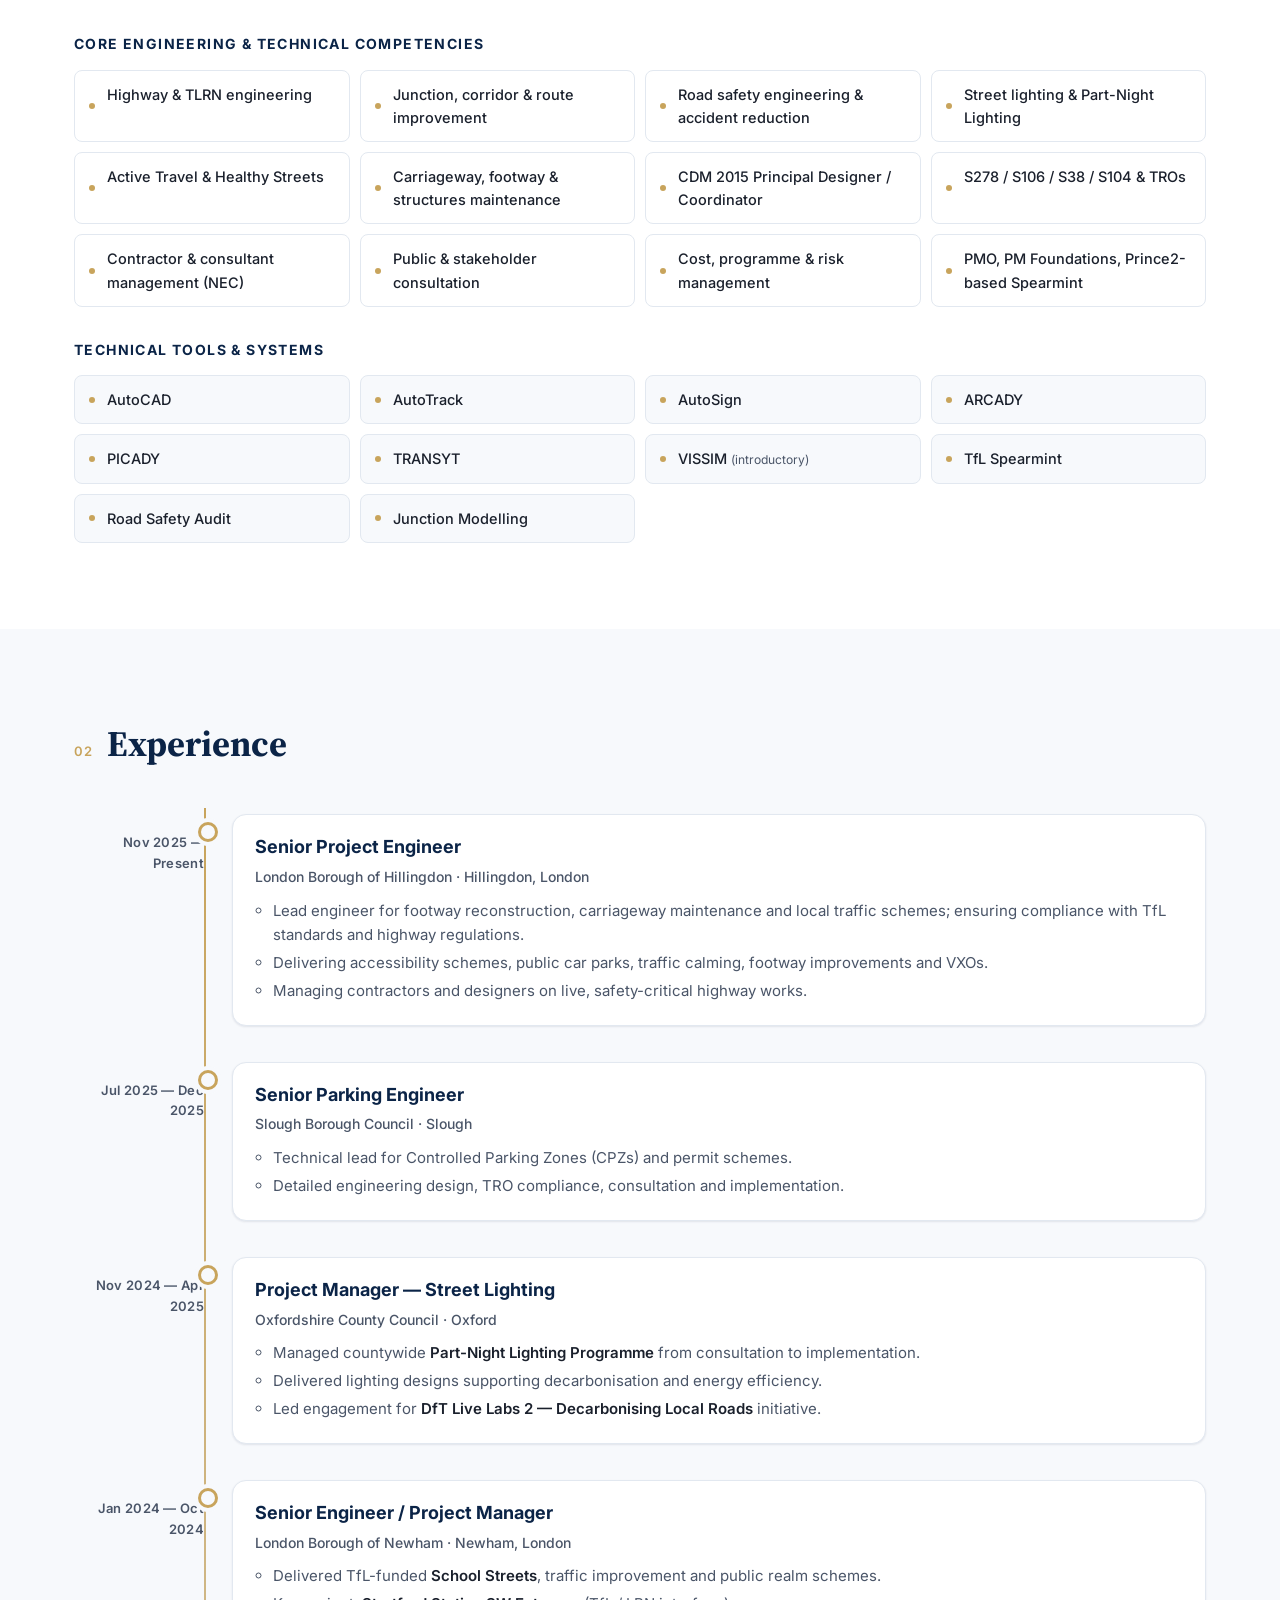
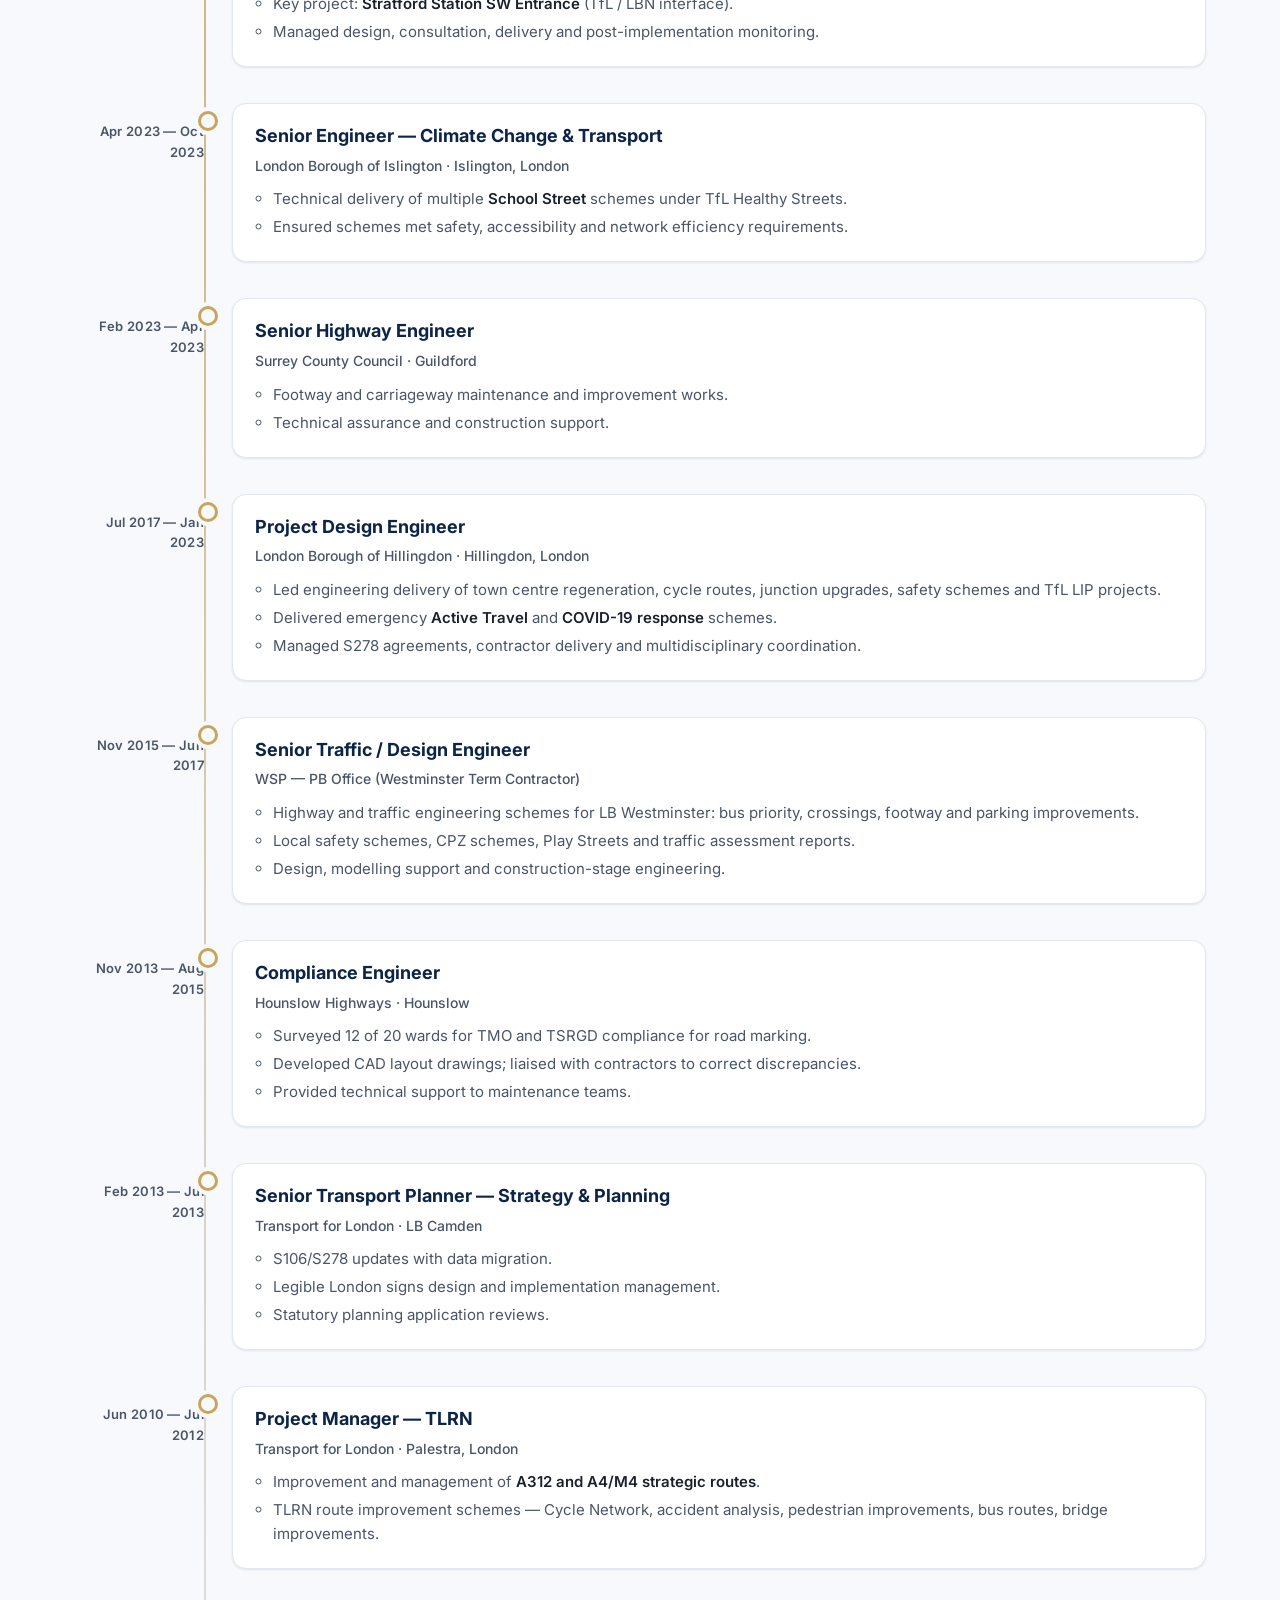
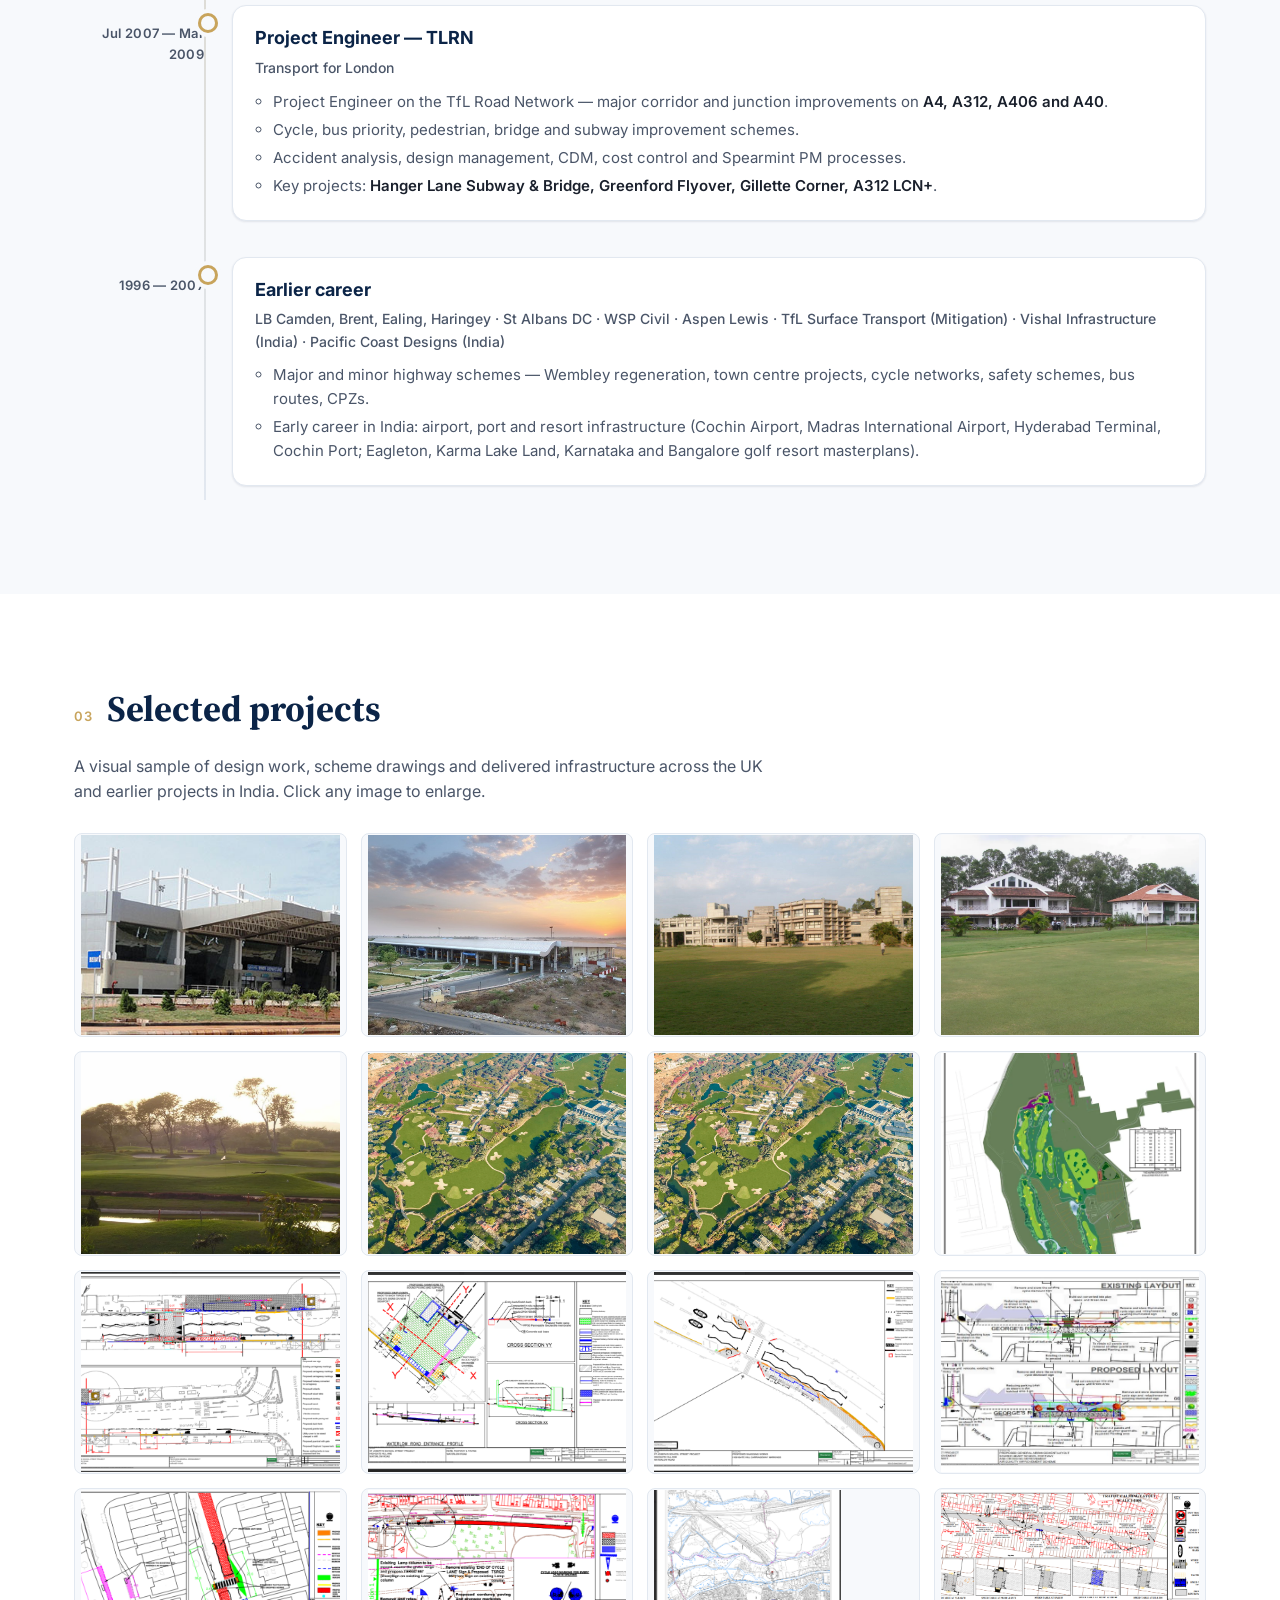
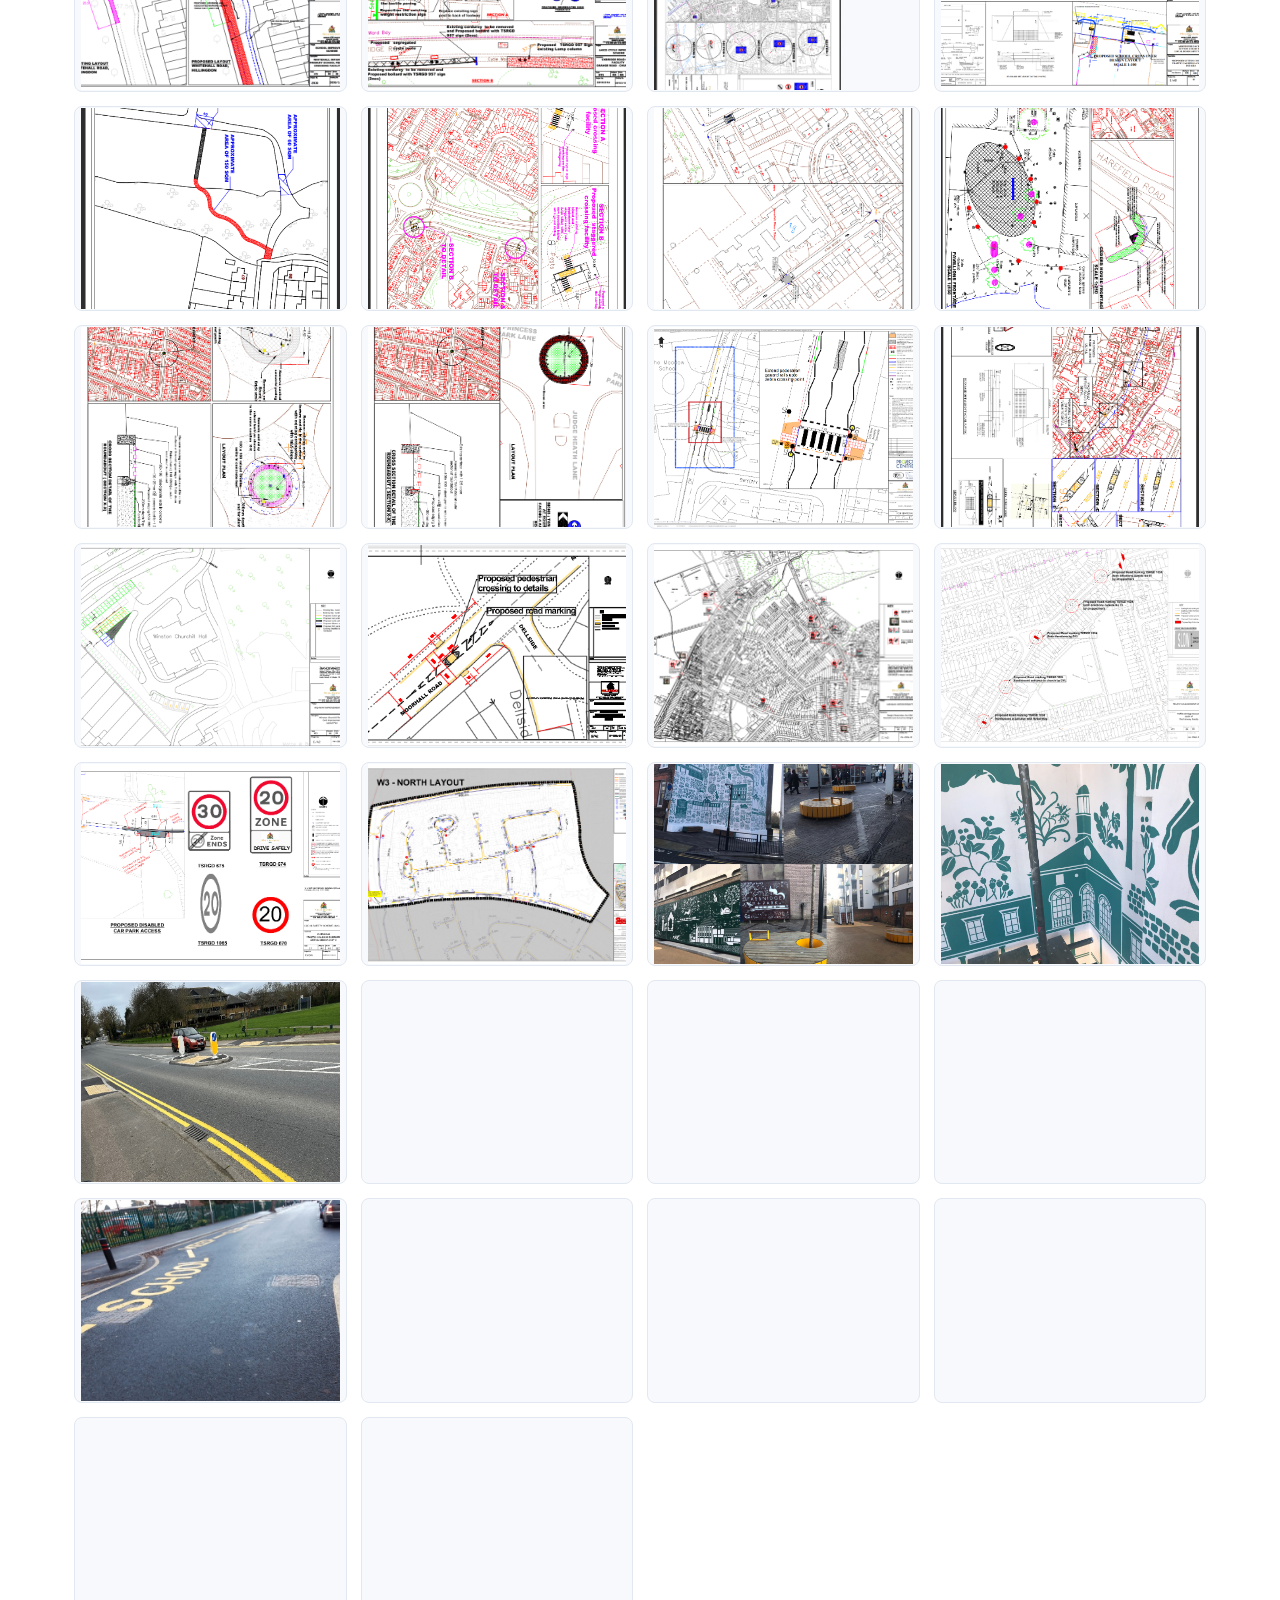
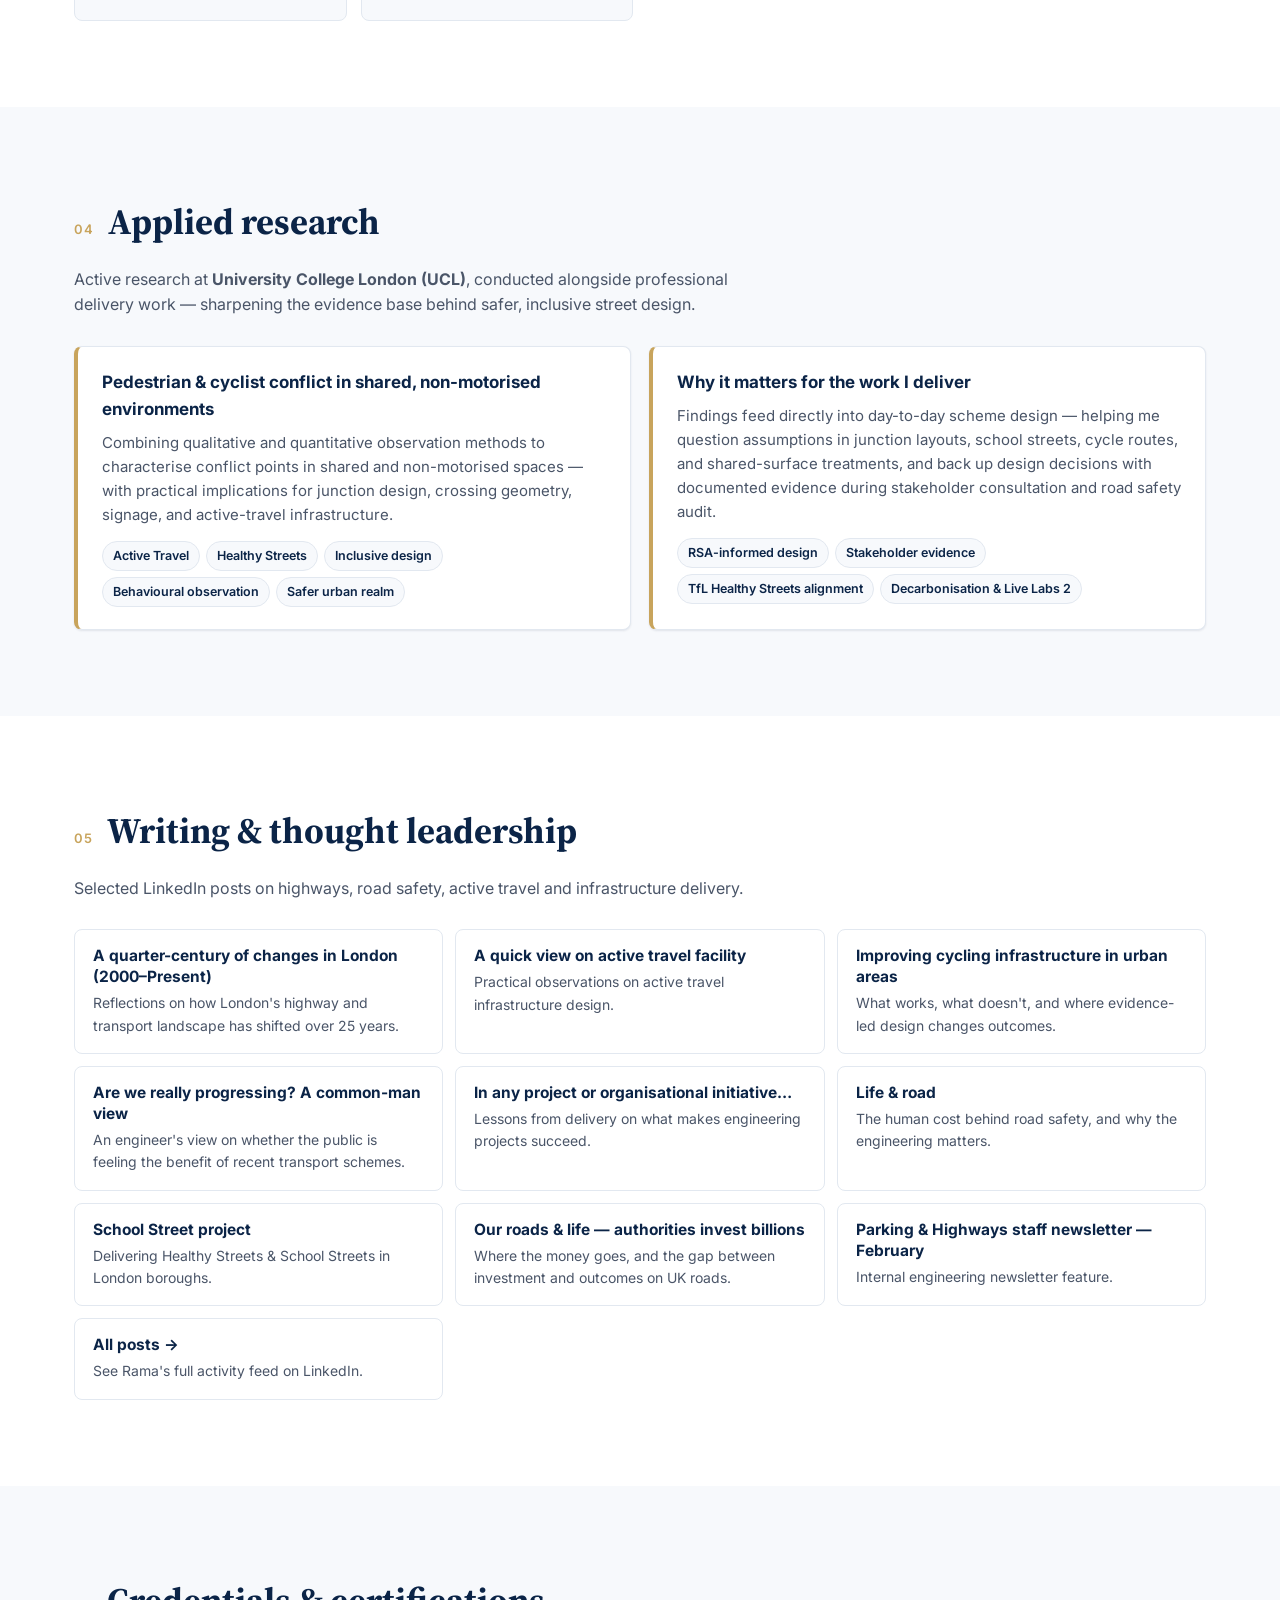
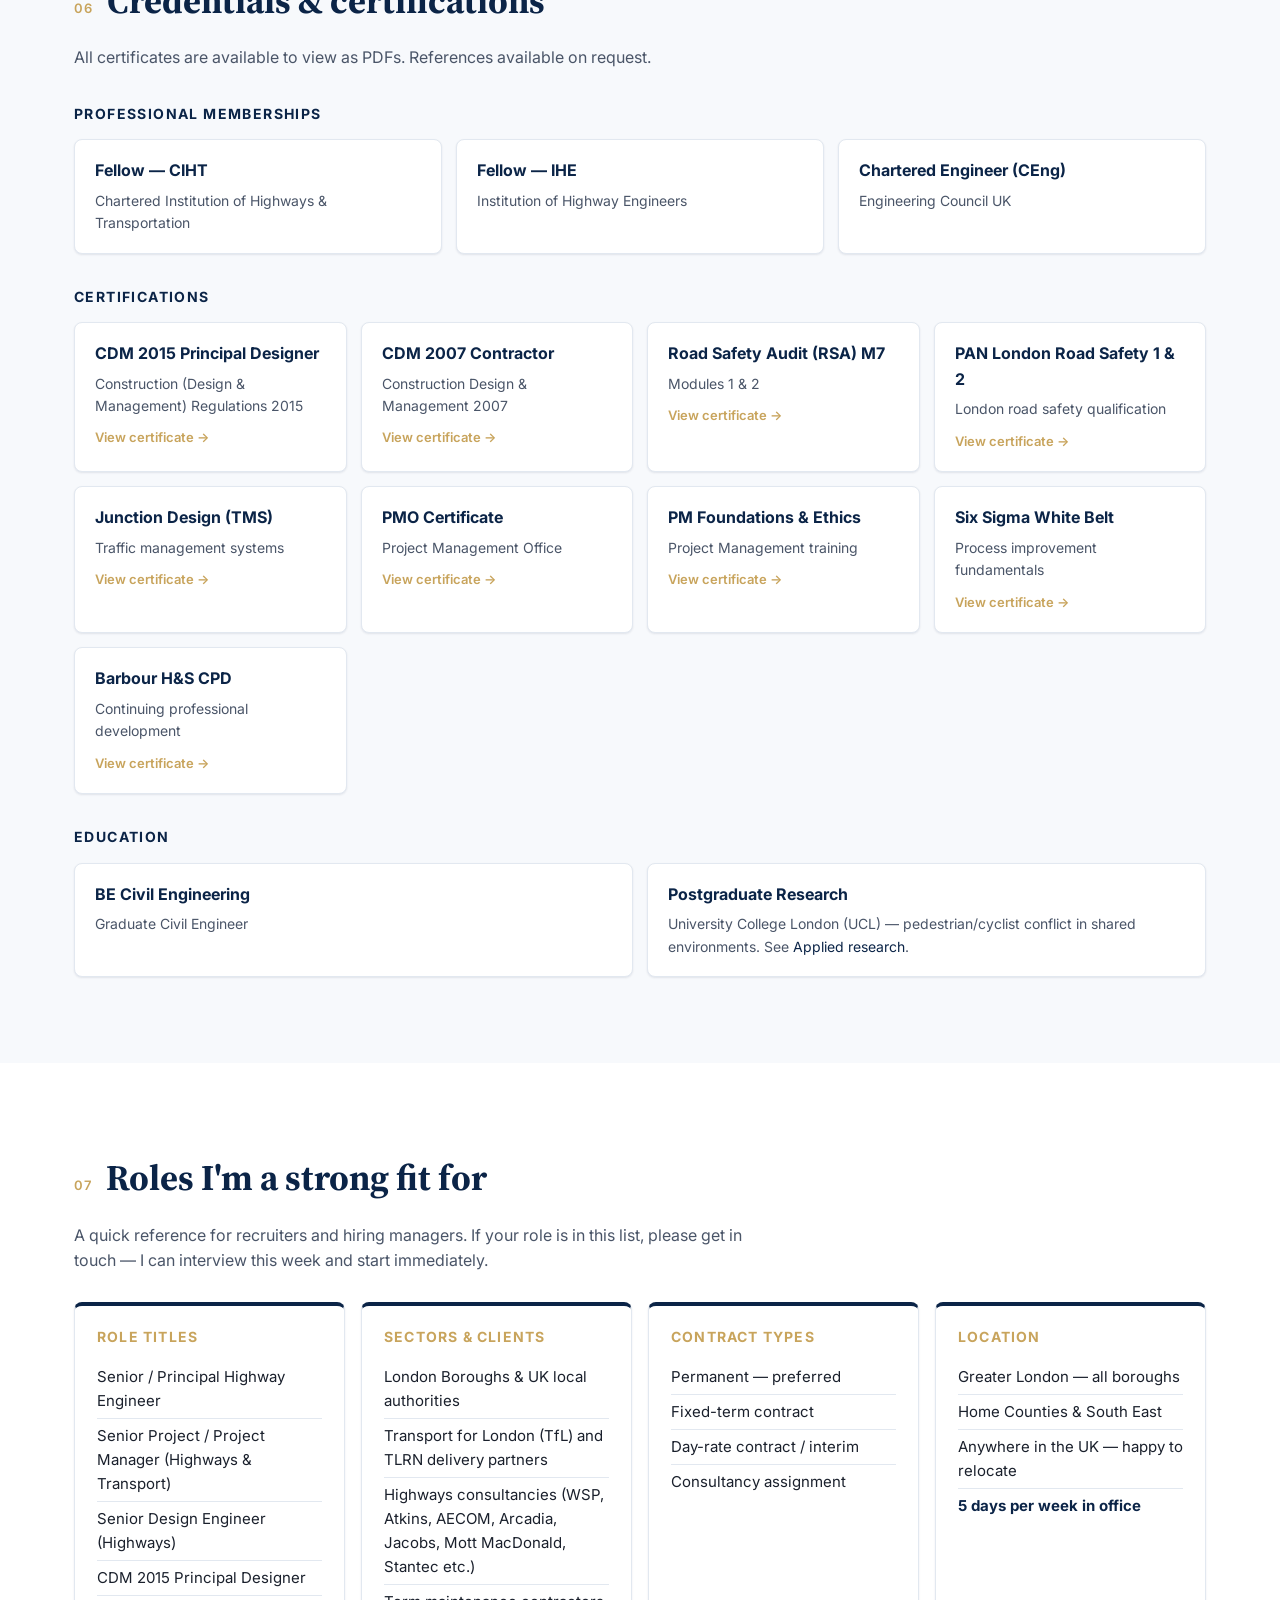
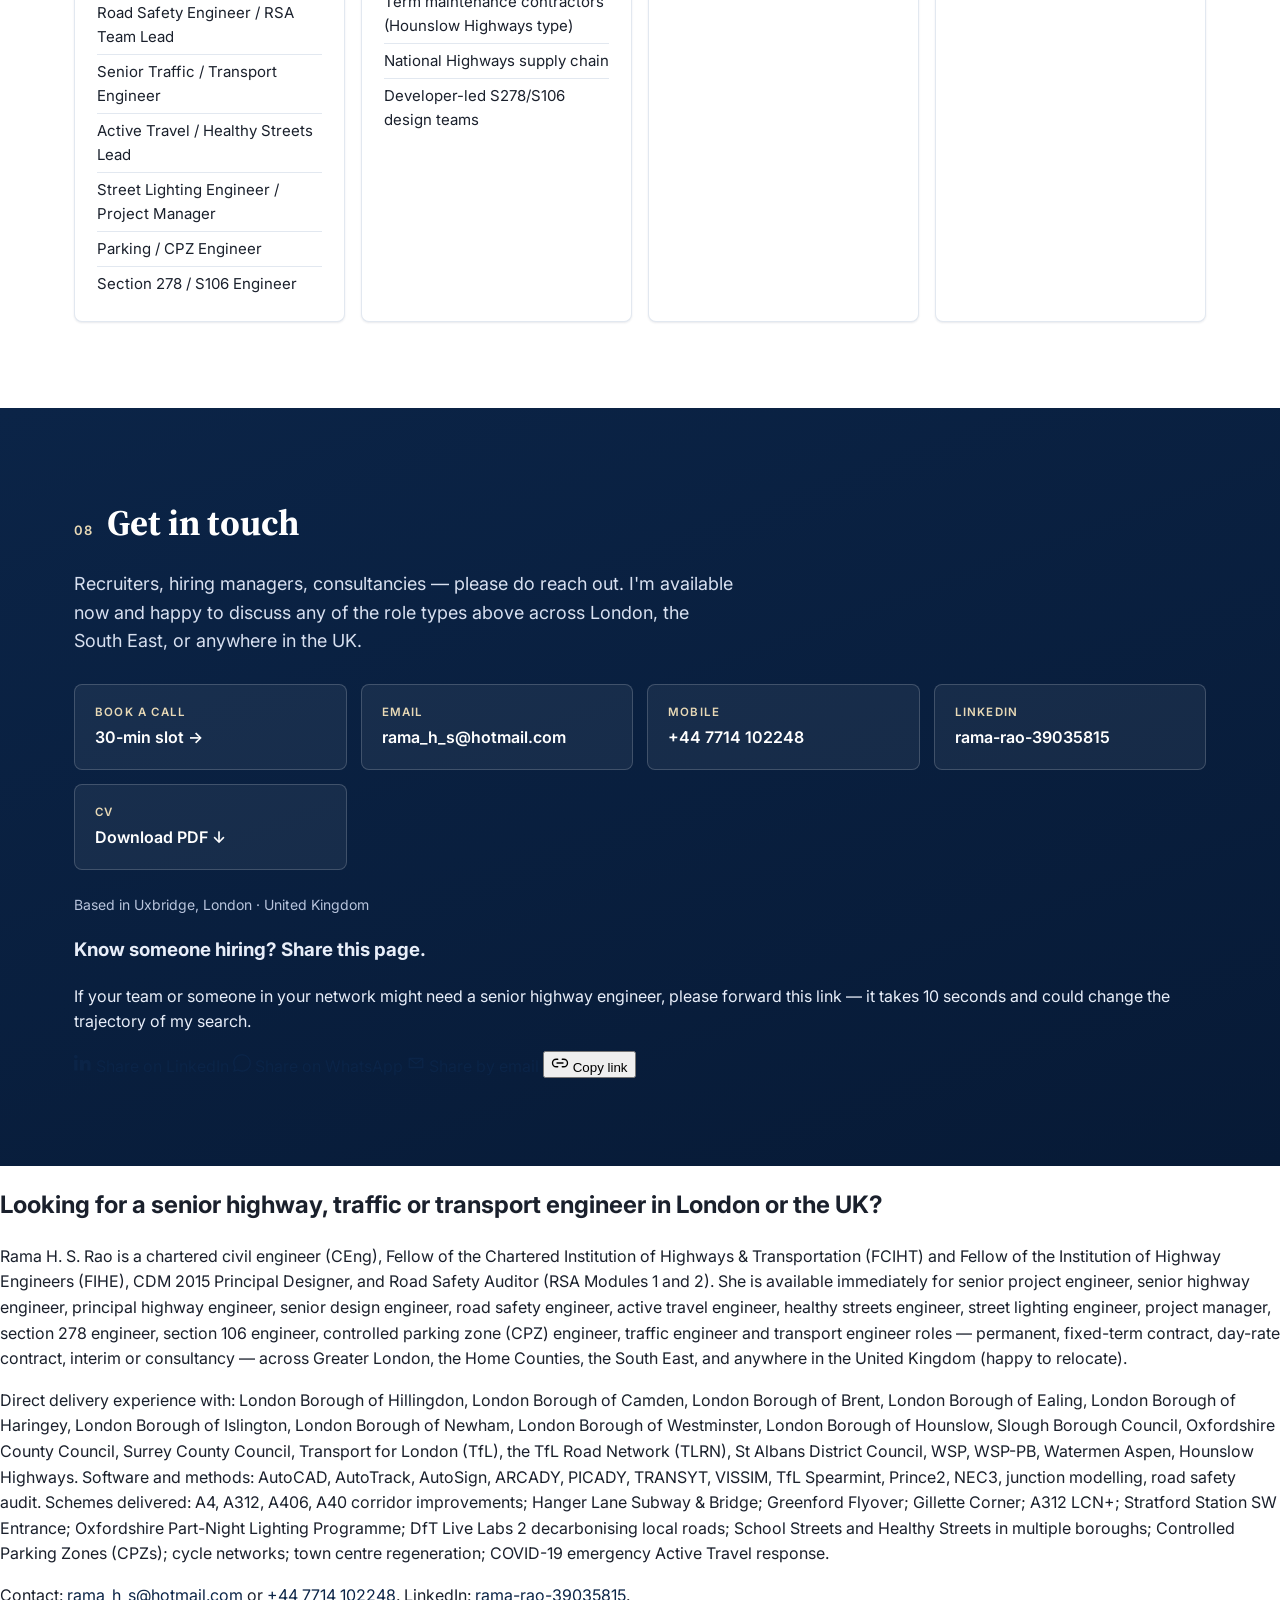
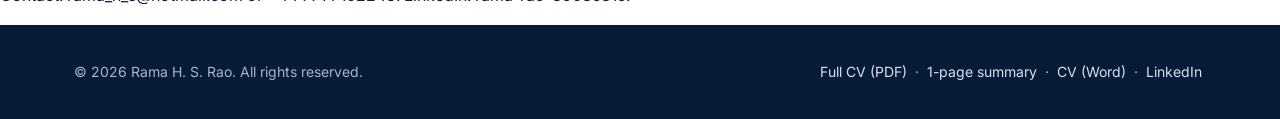
==== commit 552430dc: "Add one-page summary CV + wire into site Recruiters skim CVs in 6 seconds. The one-page version puts" ====
--- a/index.html
+++ b/index.html
@@ -6,13 +6,13 @@
   <meta name="theme-color" content="#0B2447">
 
   <title>Rama H. S. Rao, CEng | Senior Project &amp; Highway Engineer | London</title>
-  <meta name="description" content="Rama H. S. Rao, CEng — Senior Project &amp; Highway Engineer in London with 25+ years across TfL, the TLRN and nine London boroughs. CDM 2015 Principal Designer, RSA 1–2, FCIHT &amp; FIHE Fellow. Available immediately for new engineering and project management roles.">
+  <meta name="description" content="Senior Highway Engineer London — Rama H. S. Rao, CEng, FCIHT, FIHE, CDM 2015 Principal Designer, RSA 1–2. 25+ years across TfL Road Network and nine London boroughs (Hillingdon, Camden, Brent, Ealing, Newham, Islington, Westminster, Slough). Available immediately — permanent, contract or interim — UK-wide.">
   <meta name="author" content="Rama H. S. Rao">
-  <meta name="keywords" content="Senior Highway Engineer London, Senior Project Engineer London, TfL TLRN, Chartered Civil Engineer, CDM 2015 Principal Designer, Road Safety Audit, Active Travel, Healthy Streets, AutoCAD, ARCADY, PICADY, CIHT Fellow, IHE Fellow, UCL PhD, Highways Engineer Hillingdon, transportation engineer London">
+  <meta name="keywords" content="Senior Highway Engineer London, Senior Project Engineer London, Principal Highway Engineer, Senior Design Engineer Highways, Senior Traffic Engineer, Senior Transport Engineer London, CDM 2015 Principal Designer, Road Safety Audit RSA 1-2, Road Safety Engineer London, Active Travel Engineer, Healthy Streets Engineer, Street Lighting Engineer, Project Manager Highways, Section 278 Engineer, Section 106 Engineer, CPZ Engineer London, TfL TLRN engineer, Chartered Civil Engineer, CIHT Fellow, IHE Fellow, AutoCAD, ARCADY, PICADY, TRANSYT, VISSIM, NEC3, Highway Engineer Hillingdon, Camden, Brent, Ealing, Newham, Islington, Westminster, Slough, Oxfordshire, Surrey, Hounslow, transportation engineer London, civil engineer London, immediate start, available now, contract highway engineer, interim highway engineer, permanent highway engineer, freelance highway engineer London">
   <link rel="canonical" href="https://engineer-rama-rao.github.io/">
 
   <!-- Search engine verification — paste tokens from Google Search Console / Bing Webmaster Tools between the quotes -->
-  <meta name="google-site-verification" content="PASTE_GOOGLE_SEARCH_CONSOLE_TOKEN_HERE">
+  <meta name="google-site-verification" content="pTRXV2oP2B58rjBGGt1OShlqC-LBzwm7Revz-fZNsHg">
   <meta name="msvalidate.01" content="PASTE_BING_WEBMASTER_TOKEN_HERE">
 
   <!-- Open Graph -->
@@ -124,7 +124,7 @@
         <li><a href="#contact">Contact</a></li>
       </ul>
     </nav>
-    <a class="btn btn-primary topbar-cta" href="cv/Rama-Rao-CV.pdf" download>Download CV</a>
+    <a class="btn btn-primary topbar-cta" href="https://calendly.com/raoyoun8/30min" target="_blank" rel="noopener">Book a call</a>
   </div>
 </header>
 
@@ -150,9 +150,13 @@
           <svg viewBox="0 0 24 24" aria-hidden="true" width="18" height="18"><path fill="none" stroke="currentColor" stroke-width="2" stroke-linecap="round" stroke-linejoin="round" d="M12 3v12m0 0l-4-4m4 4l4-4M5 21h14"/></svg>
           Download CV (PDF)
         </a>
-        <a class="btn btn-secondary" href="mailto:rama_h_s@hotmail.com?subject=Engineering%20opportunity%20for%20Rama%20Rao">
+        <a class="btn btn-secondary" href="https://calendly.com/raoyoun8/30min" target="_blank" rel="noopener">
+          <svg viewBox="0 0 24 24" aria-hidden="true" width="18" height="18"><path fill="none" stroke="currentColor" stroke-width="1.8" stroke-linecap="round" stroke-linejoin="round" d="M3 8h18 M5 4h14a2 2 0 0 1 2 2v14a2 2 0 0 1-2 2H5a2 2 0 0 1-2-2V6a2 2 0 0 1 2-2zM8 2v4 M16 2v4"/></svg>
+          Book a 30-min call
+        </a>
+        <a class="btn btn-ghost" href="mailto:rama_h_s@hotmail.com?subject=Engineering%20opportunity%20for%20Rama%20Rao">
           <svg viewBox="0 0 24 24" aria-hidden="true" width="18" height="18"><path fill="none" stroke="currentColor" stroke-width="1.8" d="M3 6h18v12H3z M3 6l9 7l9-7"/></svg>
-          Email Rama
+          Email
         </a>
         <a class="btn btn-ghost" href="tel:+447714102248">
           <svg viewBox="0 0 24 24" aria-hidden="true" width="18" height="18"><path fill="none" stroke="currentColor" stroke-width="1.8" d="M5 4h4l2 5l-2.5 1.5a11 11 0 0 0 5 5L15 13l5 2v4a2 2 0 0 1-2 2A16 16 0 0 1 3 6a2 2 0 0 1 2-2z"/></svg>
@@ -611,6 +615,10 @@
     <p class="contact-lead">Recruiters, hiring managers, consultancies &mdash; please do reach out. I'm available now and happy to discuss any of the role types above across London, the South East, or anywhere in the UK.</p>
 
     <div class="contact-grid">
+      <a class="contact-card contact-card-featured" href="https://calendly.com/raoyoun8/30min" target="_blank" rel="noopener">
+        <span class="contact-label">Book a call</span>
+        <strong>30-min slot &rarr;</strong>
+      </a>
       <a class="contact-card" href="mailto:rama_h_s@hotmail.com?subject=Engineering%20opportunity%20for%20Rama%20Rao">
         <span class="contact-label">Email</span>
         <strong>rama_h_s@hotmail.com</strong>
@@ -630,16 +638,48 @@
     </div>
 
     <p class="contact-address">Based in Uxbridge, London &middot; United Kingdom</p>
+
+    <div class="refer-block">
+      <h3>Know someone hiring? Share this page.</h3>
+      <p>If your team or someone in your network might need a senior highway engineer, please forward this link &mdash; it takes 10 seconds and could change the trajectory of my search.</p>
+      <div class="refer-buttons">
+        <a class="refer-btn" href="https://www.linkedin.com/sharing/share-offsite/?url=https%3A%2F%2Fengineer-rama-rao.github.io%2F" target="_blank" rel="noopener">
+          <svg viewBox="0 0 24 24" aria-hidden="true" width="18" height="18"><path fill="currentColor" d="M4.98 3.5C4.98 4.88 3.86 6 2.5 6S0 4.88 0 3.5 1.12 1 2.5 1s2.48 1.12 2.48 2.5zM.22 8h4.56v14H.22zM8 8h4.36v1.91h.06c.61-1.15 2.1-2.36 4.32-2.36c4.62 0 5.47 3.04 5.47 6.99V22h-4.56v-6.18c0-1.47-.03-3.37-2.05-3.37c-2.06 0-2.37 1.6-2.37 3.26V22H8z"/></svg>
+          Share on LinkedIn
+        </a>
+        <a class="refer-btn" href="https://wa.me/?text=I%20wanted%20to%20share%20this%20portfolio%20with%20you%20%E2%80%94%20Rama%20H.%20S.%20Rao%2C%20a%20Senior%20Highway%20Engineer%20with%2025%2B%20years%20across%20TfL%20and%20London%20boroughs%2C%20currently%20looking%20for%20her%20next%20senior%20role.%20https%3A%2F%2Fengineer-rama-rao.github.io%2F" target="_blank" rel="noopener">
+          <svg viewBox="0 0 24 24" aria-hidden="true" width="18" height="18"><path fill="currentColor" d="M.06 24l1.69-6.16A11.86 11.86 0 0 1 0 11.95C0 5.36 5.37 0 11.95 0c3.2 0 6.2 1.25 8.46 3.51A11.83 11.83 0 0 1 23.9 11.96c0 6.59-5.36 11.95-11.95 11.95a12 12 0 0 1-5.71-1.45L.06 24zm6.6-3.81l.36.22a9.9 9.9 0 0 0 5.05 1.38c5.49 0 9.95-4.46 9.95-9.95a9.91 9.91 0 0 0-9.93-9.95C6.5 1.89 2.05 6.35 2.05 11.84c0 1.88.53 3.72 1.53 5.3l.24.38l-1 3.65l3.84-.98z"/></svg>
+          Share on WhatsApp
+        </a>
+        <a class="refer-btn" href="mailto:?subject=Senior%20Highway%20Engineer%20%E2%80%94%20available%20immediately&amp;body=Hi%2C%0A%0AI%20wanted%20to%20share%20this%20portfolio%20with%20you.%20Rama%20H.%20S.%20Rao%20is%20a%20Chartered%20Highway%20Engineer%20%28CEng%2C%20FCIHT%2C%20FIHE%29%20with%2025%2B%20years%20across%20TfL%2C%20the%20TLRN%20and%20nine%20London%20boroughs%2C%20available%20immediately%20for%20a%20senior%20role.%0A%0APortfolio%3A%20https%3A%2F%2Fengineer-rama-rao.github.io%0A%0AWorth%20a%20look%20if%20your%20team%20is%20hiring.">
+          <svg viewBox="0 0 24 24" aria-hidden="true" width="18" height="18"><path fill="none" stroke="currentColor" stroke-width="1.8" d="M3 6h18v12H3z M3 6l9 7l9-7"/></svg>
+          Share by email
+        </a>
+        <button class="refer-btn" type="button" id="copy-link-btn">
+          <svg viewBox="0 0 24 24" aria-hidden="true" width="18" height="18"><path fill="none" stroke="currentColor" stroke-width="1.8" stroke-linecap="round" stroke-linejoin="round" d="M9 17H7a5 5 0 0 1 0-10h2 M15 7h2a5 5 0 0 1 0 10h-2 M8 12h8"/></svg>
+          <span id="copy-link-label">Copy link</span>
+        </button>
+      </div>
+    </div>
   </div>
 </section>
 
 </main>
+
+<section class="sr-keywords" aria-hidden="true">
+  <h2>Looking for a senior highway, traffic or transport engineer in London or the UK?</h2>
+  <p>Rama H. S. Rao is a chartered civil engineer (CEng), Fellow of the Chartered Institution of Highways &amp; Transportation (FCIHT) and Fellow of the Institution of Highway Engineers (FIHE), CDM 2015 Principal Designer, and Road Safety Auditor (RSA Modules 1 and 2). She is available immediately for senior project engineer, senior highway engineer, principal highway engineer, senior design engineer, road safety engineer, active travel engineer, healthy streets engineer, street lighting engineer, project manager, section 278 engineer, section 106 engineer, controlled parking zone (CPZ) engineer, traffic engineer and transport engineer roles &mdash; permanent, fixed-term contract, day-rate contract, interim or consultancy &mdash; across Greater London, the Home Counties, the South East, and anywhere in the United Kingdom (happy to relocate).</p>
+  <p>Direct delivery experience with: London Borough of Hillingdon, London Borough of Camden, London Borough of Brent, London Borough of Ealing, London Borough of Haringey, London Borough of Islington, London Borough of Newham, London Borough of Westminster, London Borough of Hounslow, Slough Borough Council, Oxfordshire County Council, Surrey County Council, Transport for London (TfL), the TfL Road Network (TLRN), St Albans District Council, WSP, WSP-PB, Watermen Aspen, Hounslow Highways. Software and methods: AutoCAD, AutoTrack, AutoSign, ARCADY, PICADY, TRANSYT, VISSIM, TfL Spearmint, Prince2, NEC3, junction modelling, road safety audit. Schemes delivered: A4, A312, A406, A40 corridor improvements; Hanger Lane Subway &amp; Bridge; Greenford Flyover; Gillette Corner; A312 LCN+; Stratford Station SW Entrance; Oxfordshire Part-Night Lighting Programme; DfT Live Labs 2 decarbonising local roads; School Streets and Healthy Streets in multiple boroughs; Controlled Parking Zones (CPZs); cycle networks; town centre regeneration; COVID-19 emergency Active Travel response.</p>
+  <p>Contact: <a href="mailto:rama_h_s@hotmail.com">rama_h_s@hotmail.com</a> or <a href="tel:+447714102248">+44 7714 102248</a>. LinkedIn: <a href="https://www.linkedin.com/in/rama-rao-39035815/">rama-rao-39035815</a>.</p>
+</section>
 
 <footer class="footer">
   <div class="container footer-inner">
     <p>&copy; <span id="year">2026</span> Rama H. S. Rao. All rights reserved.</p>
     <p class="footer-meta">
-      <a href="cv/Rama-Rao-CV.pdf" download>CV (PDF)</a>
+      <a href="cv/Rama-Rao-CV.pdf" download>Full CV (PDF)</a>
+      &middot;
+      <a href="cv/Rama-Rao-CV-1page.pdf" download>1-page summary</a>
       &middot;
       <a href="cv/Rama-Rao-CV.docx" download>CV (Word)</a>
       &middot;
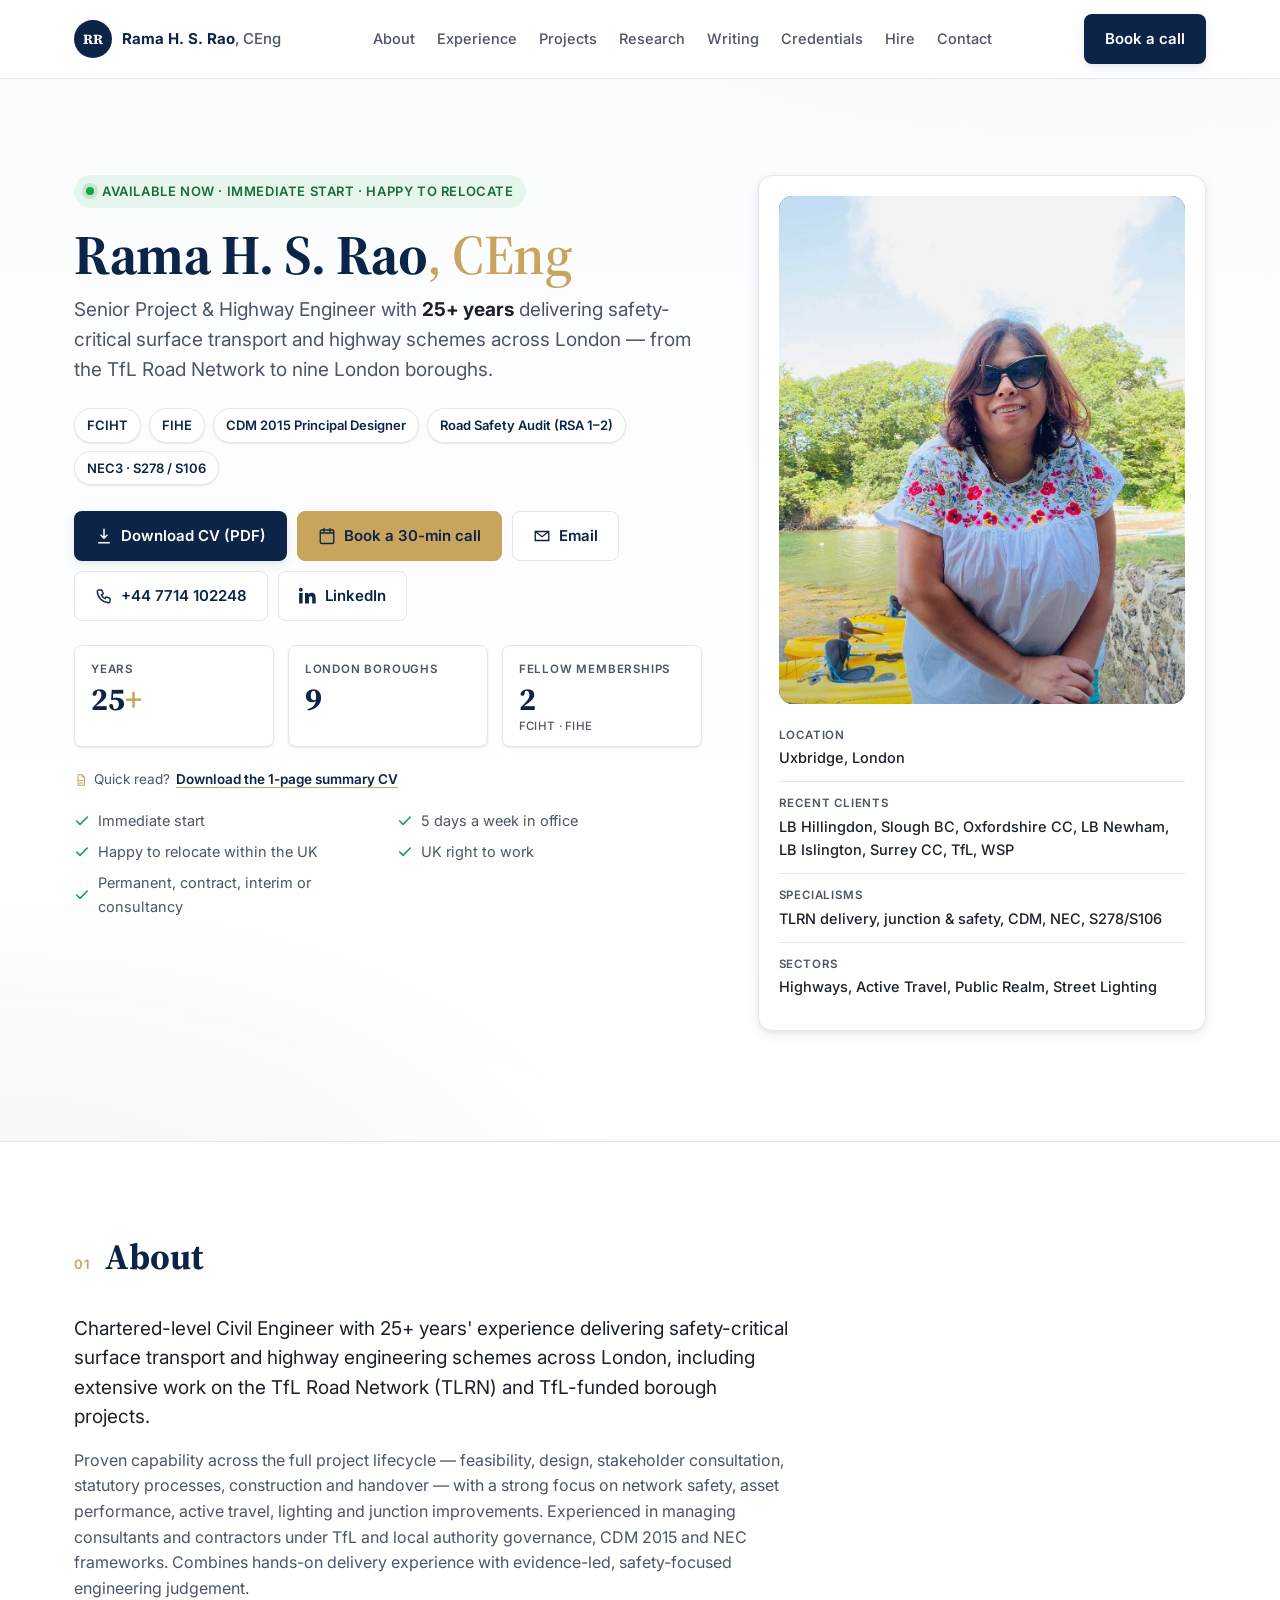
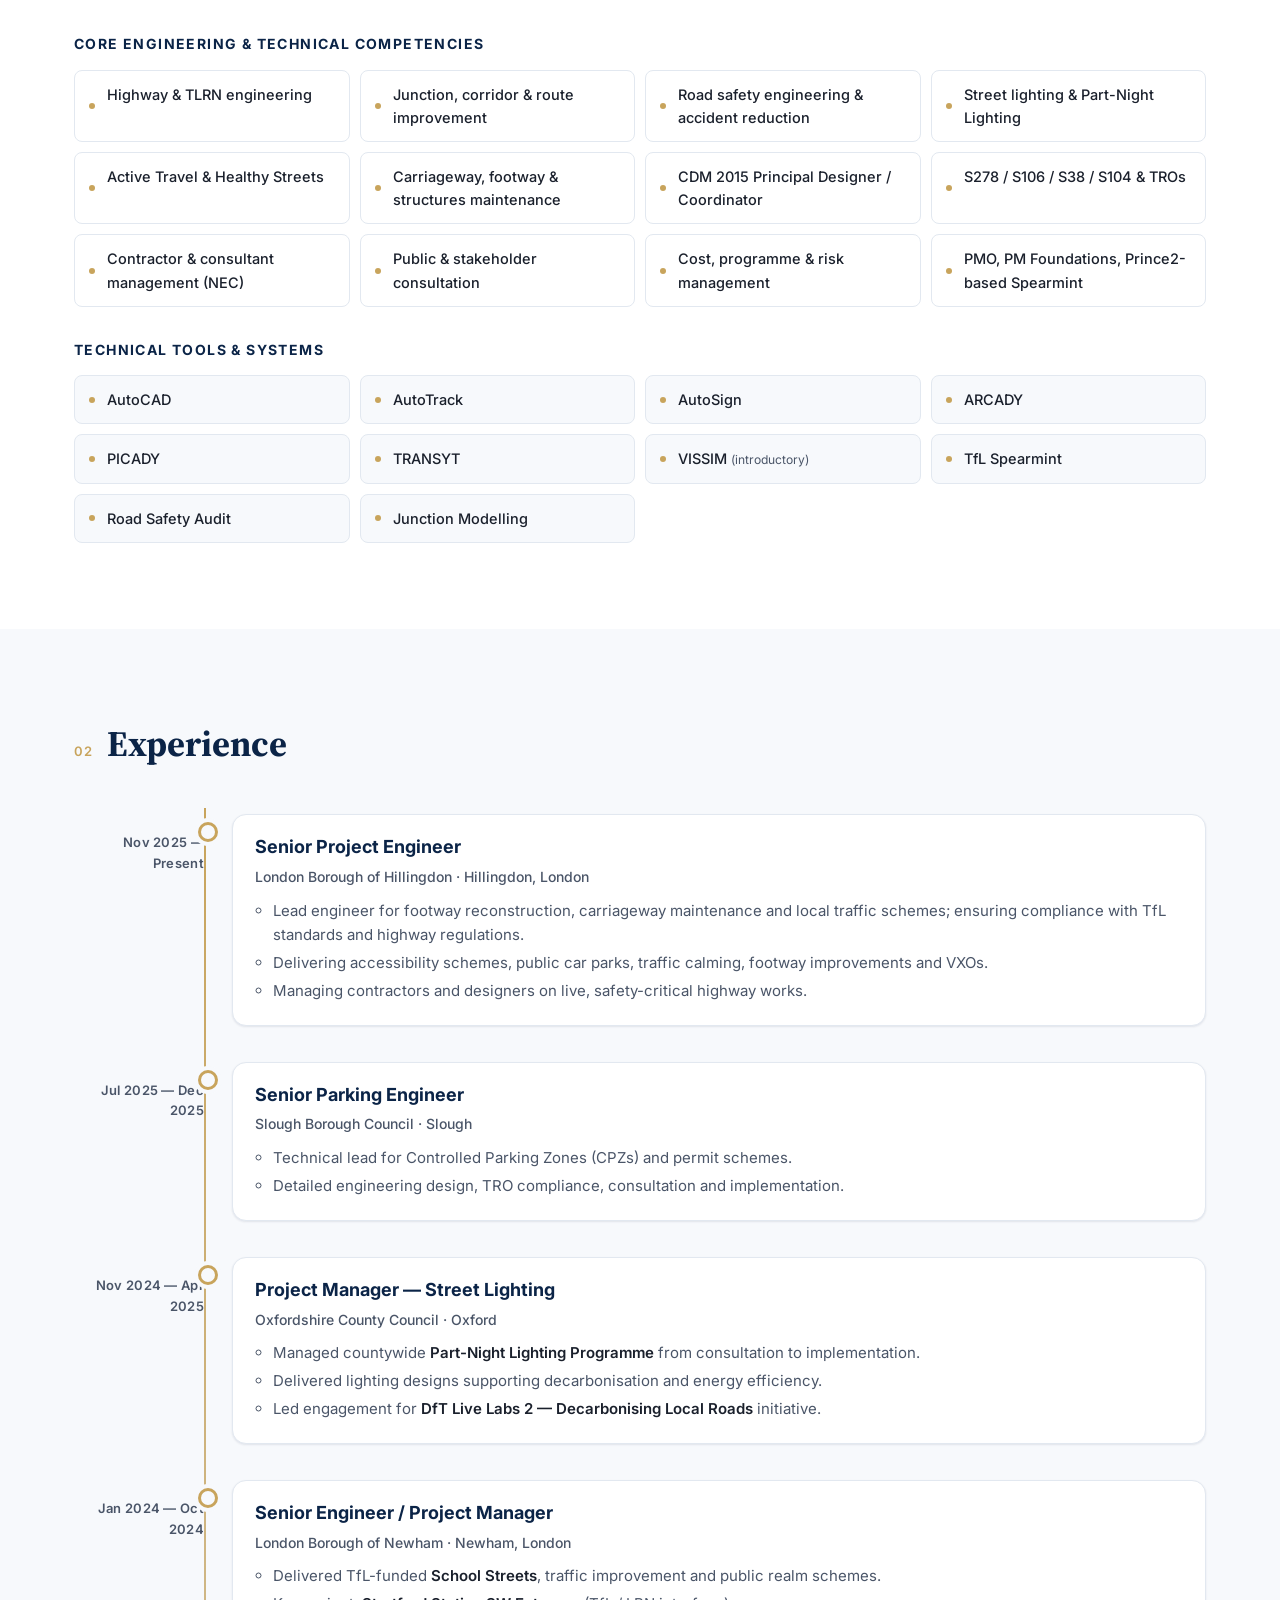
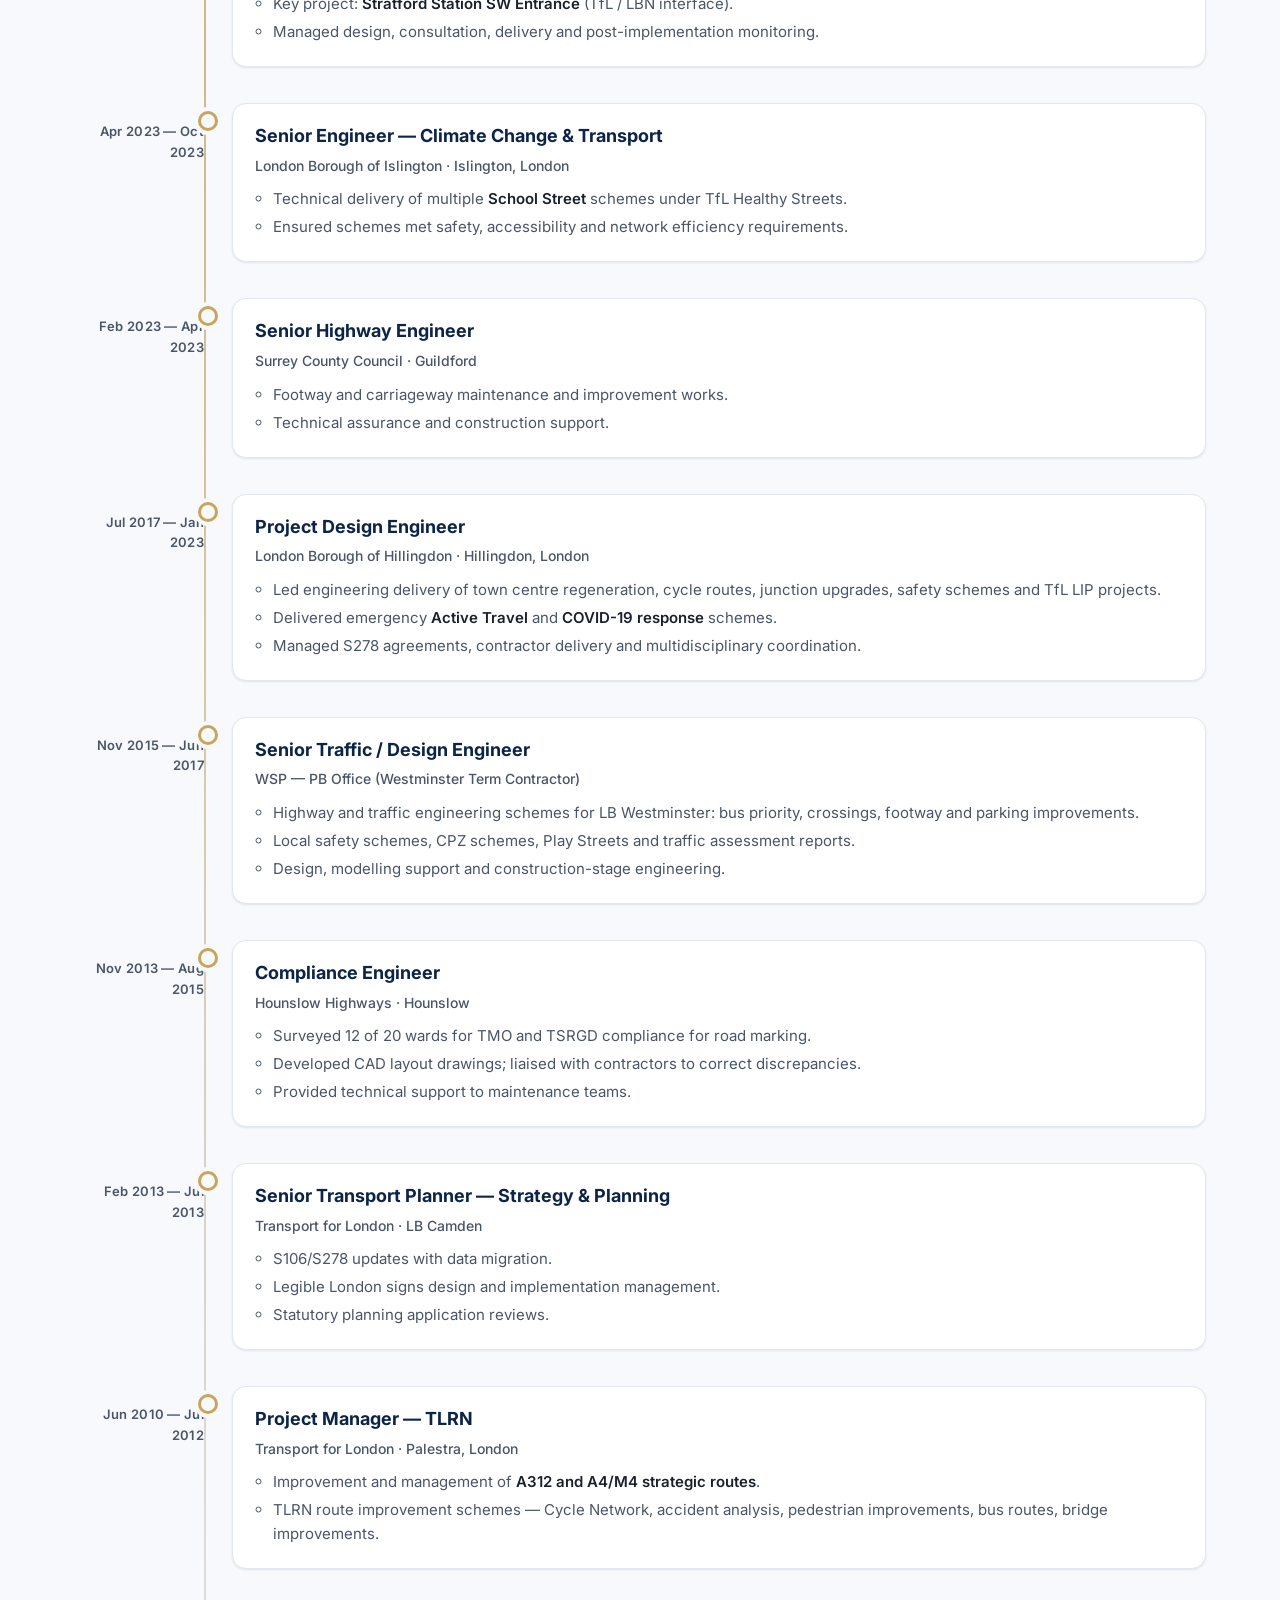
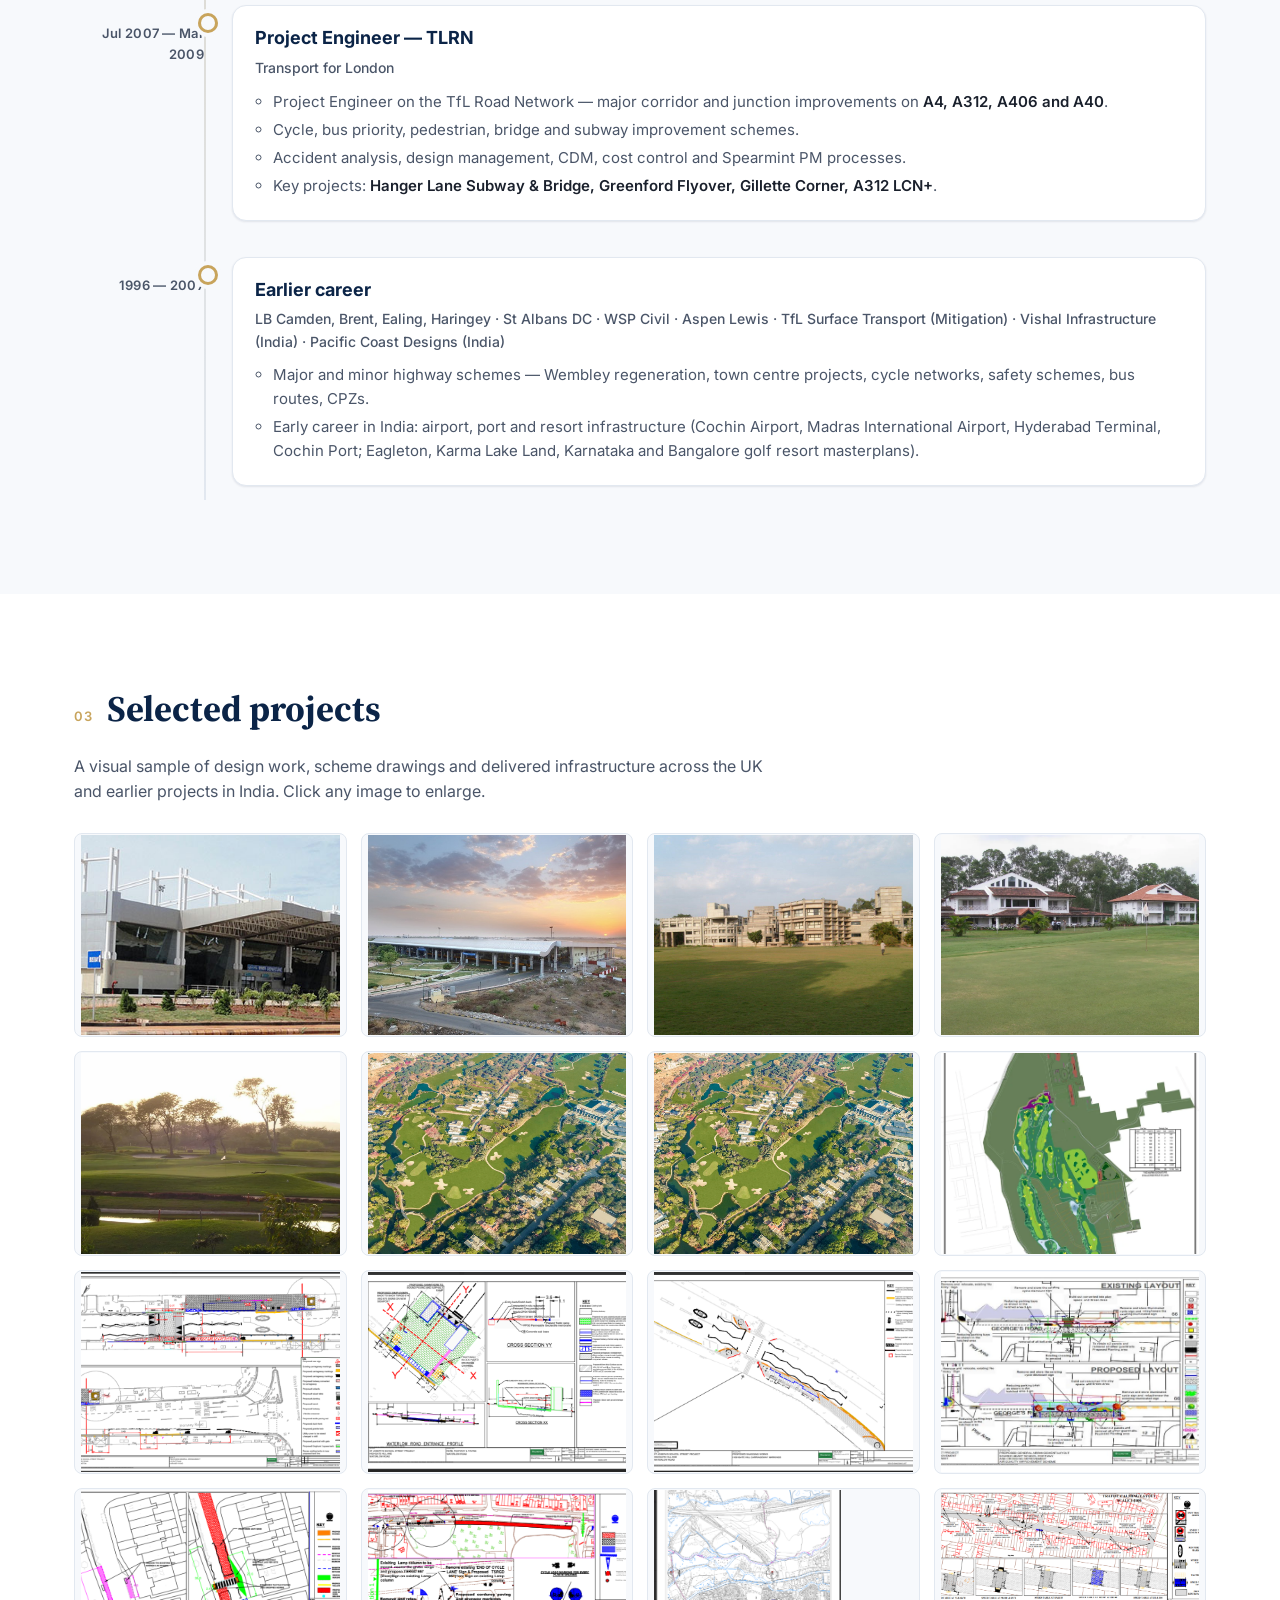
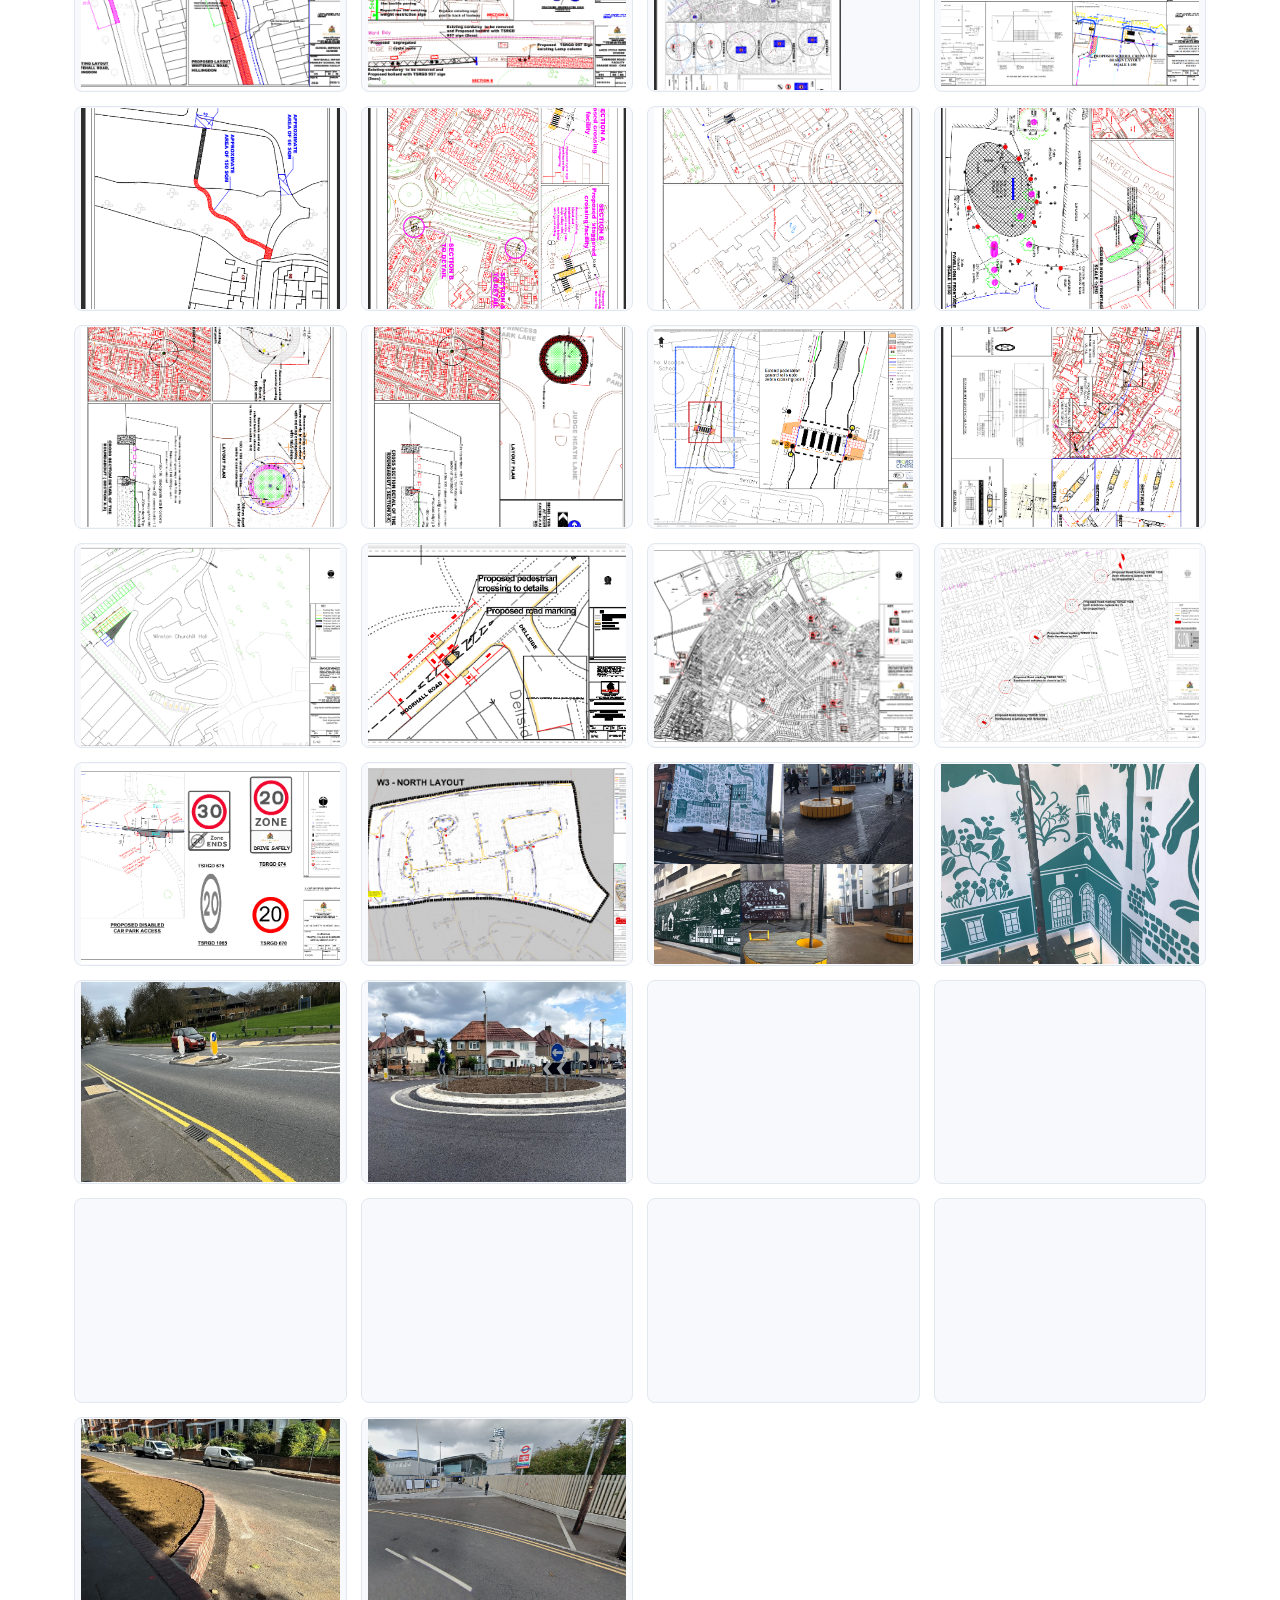
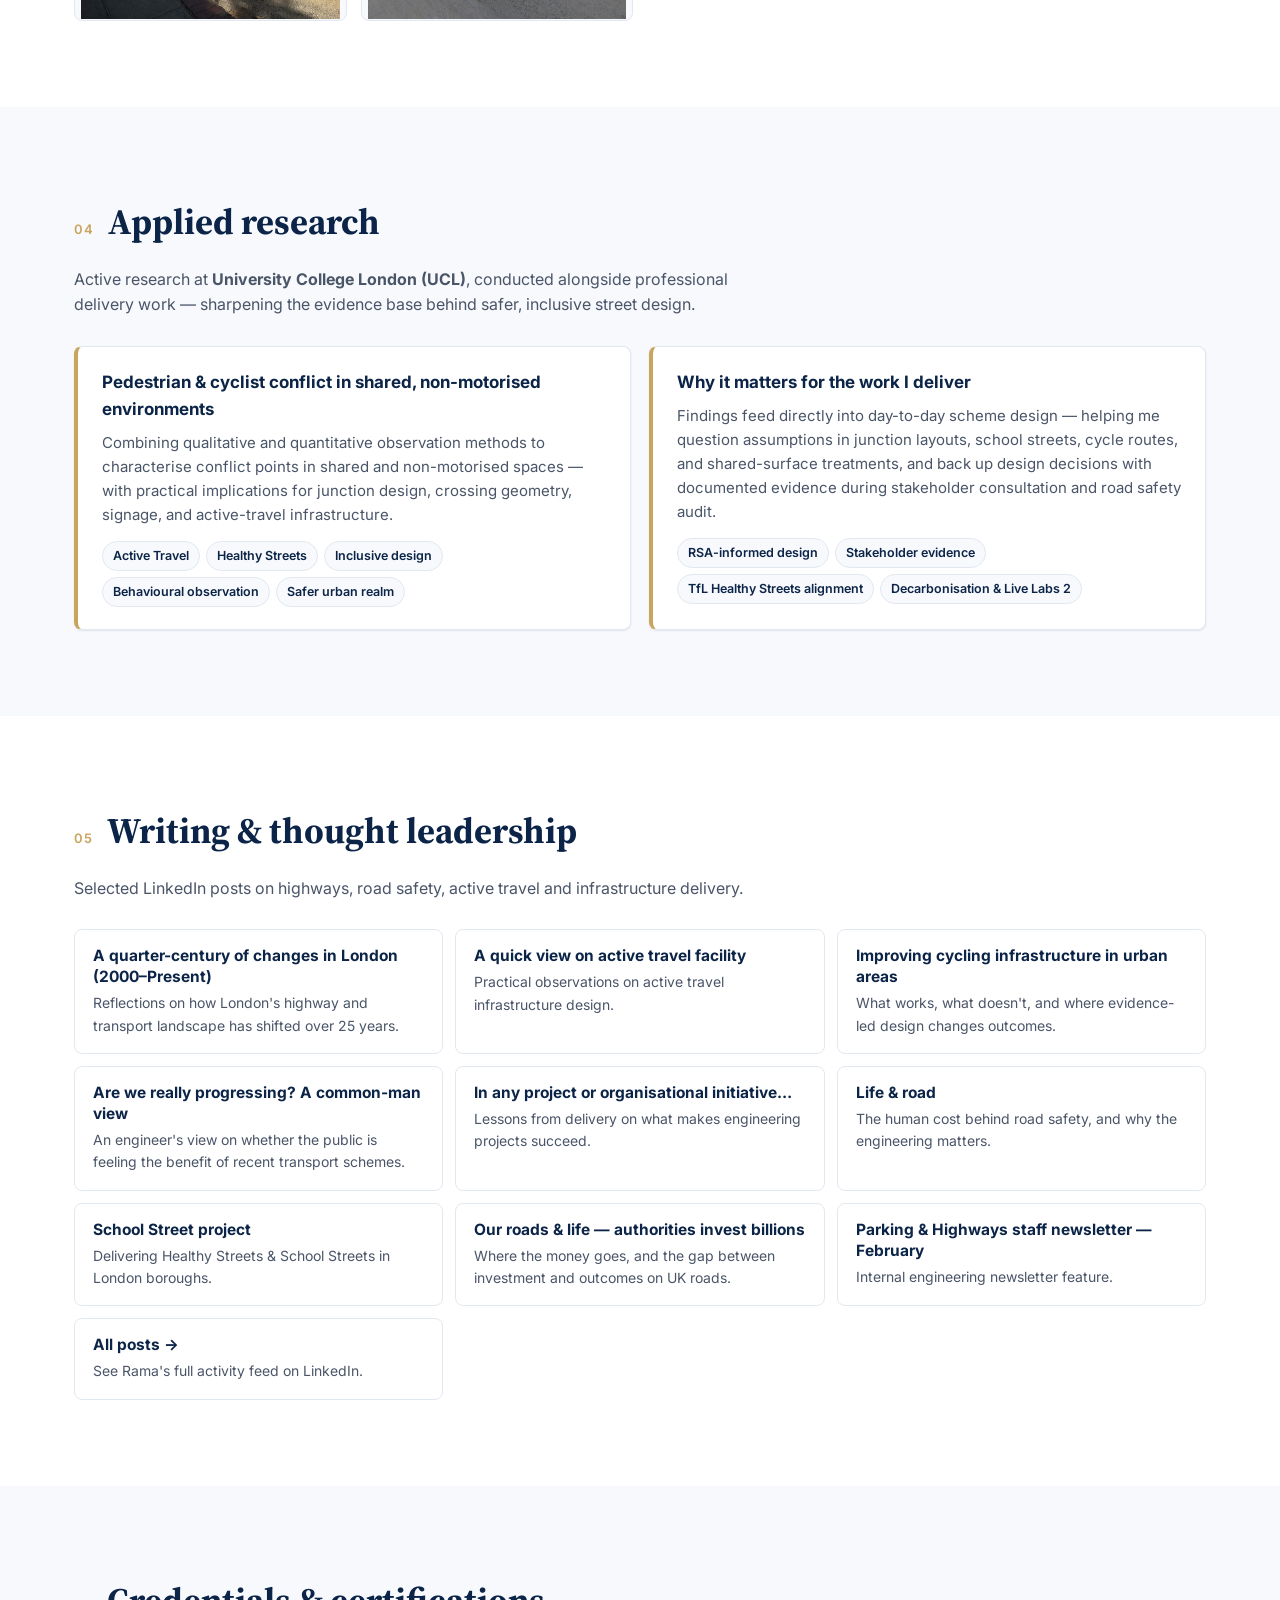
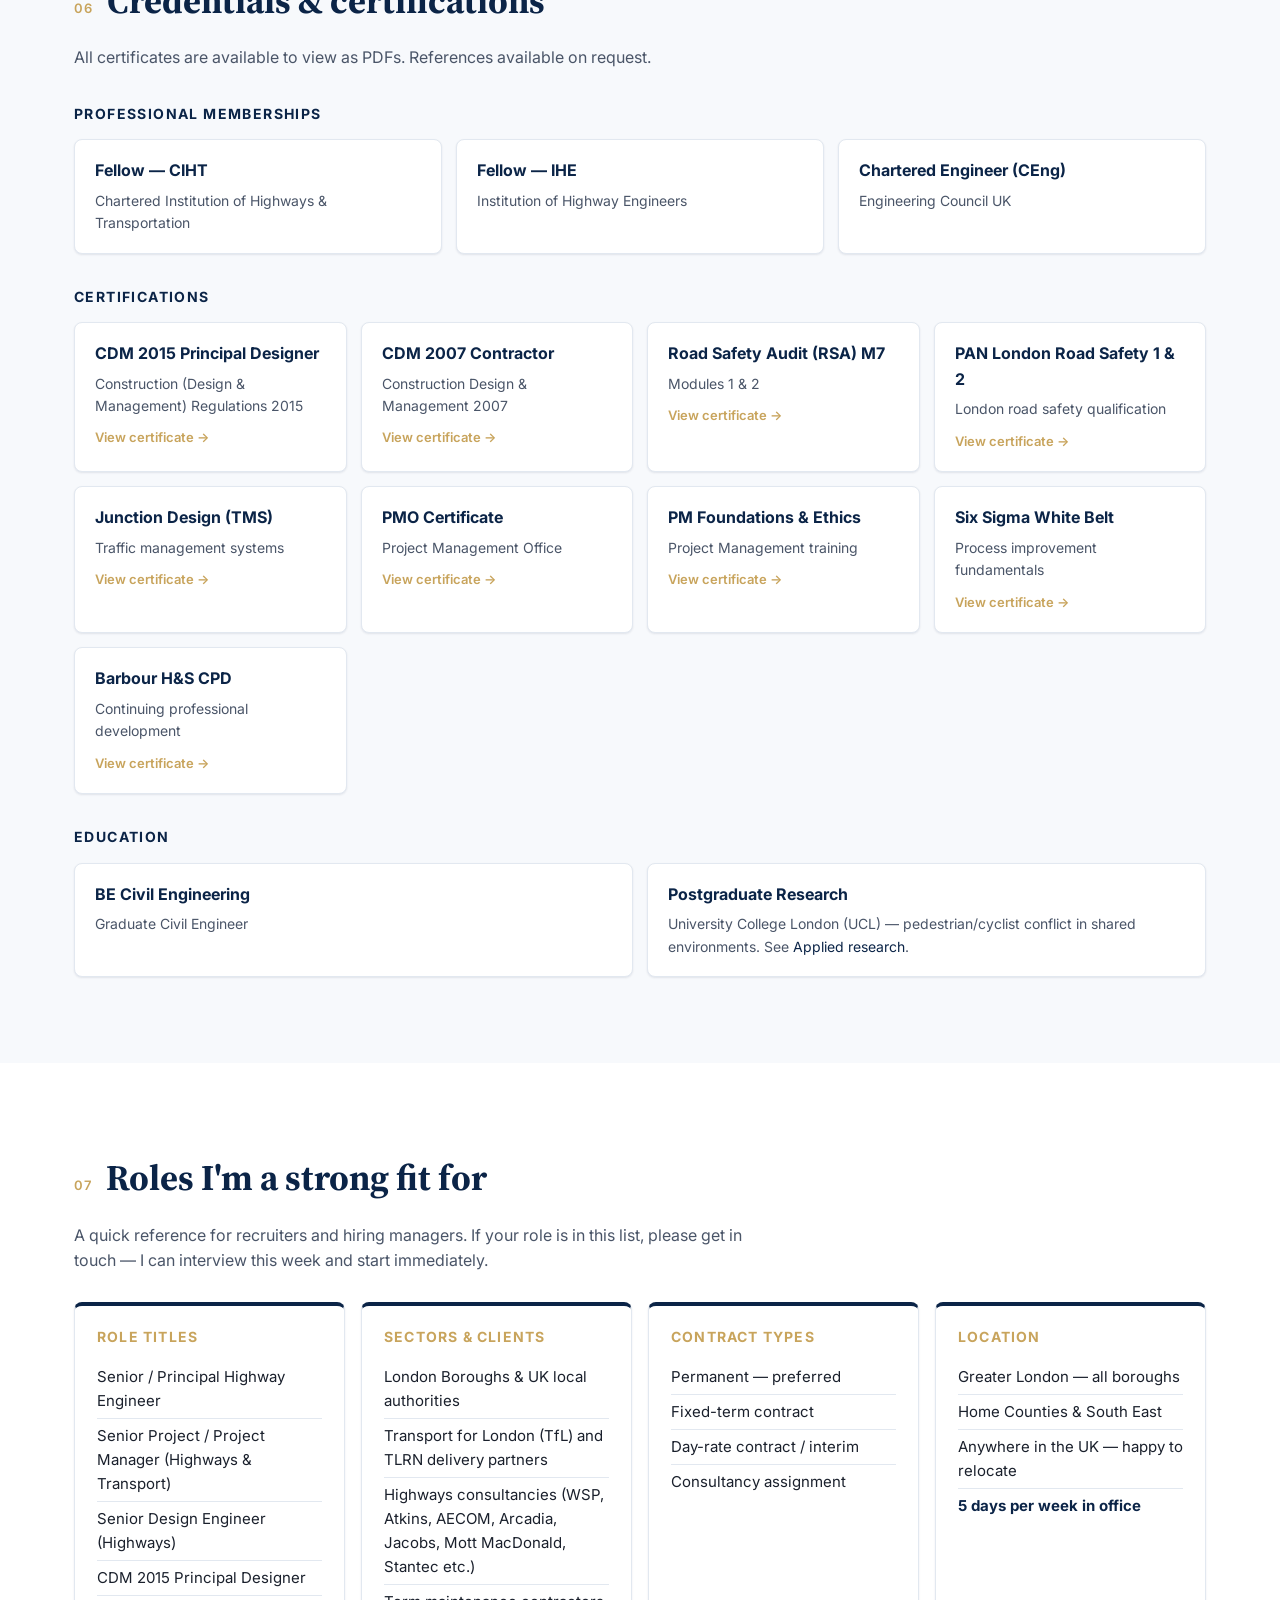
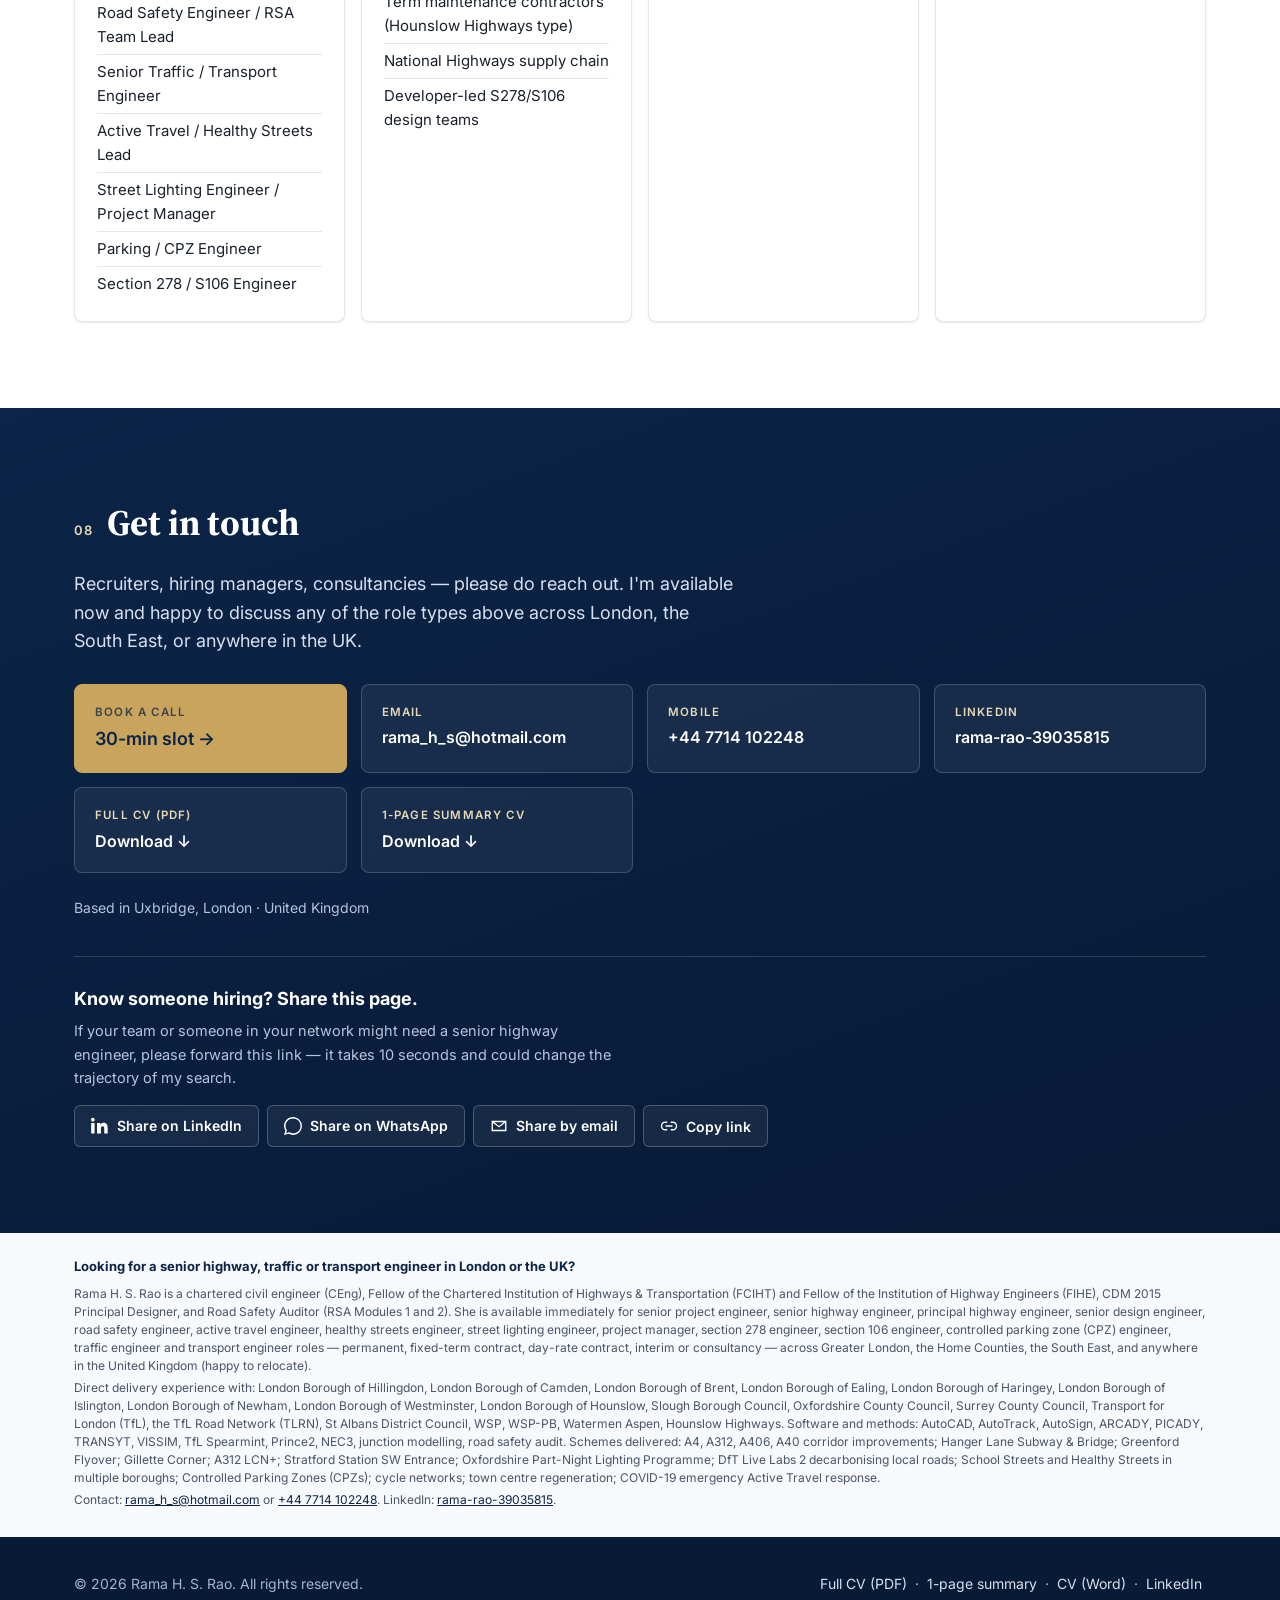
==== commit aadbc4fe: "Mobile responsive pass + surface 1-page summary CV prominently Mobile (≤720px): - Hero CTAs now use " ====
--- a/index.html
+++ b/index.html
@@ -174,6 +174,11 @@
         <div><dt>Fellow memberships</dt><dd>2 <small>FCIHT &middot; FIHE</small></dd></div>
       </dl>
 
+      <p class="hero-cv-mini">
+        <svg viewBox="0 0 24 24" aria-hidden="true" width="14" height="14"><path fill="none" stroke="currentColor" stroke-width="1.8" stroke-linecap="round" stroke-linejoin="round" d="M7 3h7l4 4v14H7zM14 3v4h4M9 13h6M9 17h6"/></svg>
+        Quick read? <a href="cv/Rama-Rao-CV-1page.pdf" download>Download the 1-page summary CV</a>
+      </p>
+
       <ul class="hero-availability" aria-label="Availability">
         <li><svg viewBox="0 0 24 24" aria-hidden="true" width="16" height="16"><path fill="none" stroke="currentColor" stroke-width="2.4" stroke-linecap="round" stroke-linejoin="round" d="M4 12l5 5L20 6"/></svg> Immediate start</li>
         <li><svg viewBox="0 0 24 24" aria-hidden="true" width="16" height="16"><path fill="none" stroke="currentColor" stroke-width="2.4" stroke-linecap="round" stroke-linejoin="round" d="M4 12l5 5L20 6"/></svg> 5 days a week in office</li>
@@ -632,8 +637,12 @@
         <strong>rama-rao-39035815</strong>
       </a>
       <a class="contact-card" href="cv/Rama-Rao-CV.pdf" download>
-        <span class="contact-label">CV</span>
-        <strong>Download PDF &darr;</strong>
+        <span class="contact-label">Full CV (PDF)</span>
+        <strong>Download &darr;</strong>
+      </a>
+      <a class="contact-card" href="cv/Rama-Rao-CV-1page.pdf" download>
+        <span class="contact-label">1-page summary CV</span>
+        <strong>Download &darr;</strong>
       </a>
     </div>
 
--- a/styles.css
+++ b/styles.css
@@ -286,6 +286,24 @@
   margin-top: 6px;
 }
 
+.hero-cv-mini {
+  display: inline-flex;
+  align-items: center;
+  gap: 6px;
+  margin: 0 0 18px;
+  font-size: 13.5px;
+  color: var(--ink-soft);
+}
+.hero-cv-mini a {
+  color: var(--navy);
+  font-weight: 600;
+  text-decoration: underline;
+  text-decoration-color: var(--gold);
+  text-underline-offset: 3px;
+}
+.hero-cv-mini a:hover { color: var(--gold); }
+.hero-cv-mini svg { color: var(--gold); flex-shrink: 0; }
+
 .hero-availability {
   list-style: none;
   padding: 0;
@@ -749,11 +767,88 @@
   display: block;
   word-break: break-word;
 }
+.contact-card-featured {
+  background: var(--gold) !important;
+  border-color: var(--gold) !important;
+  color: var(--navy) !important;
+}
+.contact-card-featured .contact-label { color: var(--navy) !important; opacity: 0.75; }
+.contact-card-featured strong { font-size: 18px; }
+.contact-card-featured:hover { background: #b8924a !important; color: var(--navy) !important; }
+
 .contact-address {
   color: #b8c4dc;
   font-size: 14px;
   margin: 0;
 }
+
+.refer-block {
+  margin-top: 36px;
+  padding-top: 28px;
+  border-top: 1px solid rgba(255,255,255,0.15);
+}
+.refer-block h3 {
+  font-size: 18px;
+  color: #fff;
+  margin: 0 0 6px;
+  font-weight: 700;
+}
+.refer-block > p {
+  color: #b8c4dc;
+  font-size: 14.5px;
+  max-width: 60ch;
+  margin: 0 0 16px;
+}
+.refer-buttons {
+  display: flex;
+  flex-wrap: wrap;
+  gap: 8px;
+}
+.refer-btn {
+  display: inline-flex;
+  align-items: center;
+  gap: 8px;
+  background: rgba(255,255,255,0.06);
+  border: 1px solid rgba(255,255,255,0.22);
+  color: #fff;
+  padding: 9px 16px;
+  border-radius: 6px;
+  font-size: 14px;
+  font-weight: 600;
+  cursor: pointer;
+  font-family: inherit;
+  transition: background .15s, border-color .15s;
+  text-decoration: none;
+}
+.refer-btn:hover {
+  background: rgba(255,255,255,0.14);
+  border-color: var(--gold);
+  color: #fff;
+}
+
+/* ---------- Screen-reader / SEO keywords block ---------- */
+/* visible to crawlers and screen readers — visually compact at page bottom */
+.sr-keywords {
+  background: var(--bg-alt);
+  padding: 24px 0;
+  font-size: 12px;
+  color: var(--ink-soft);
+  line-height: 1.5;
+}
+.sr-keywords h2 {
+  max-width: var(--maxw);
+  margin: 0 auto 8px;
+  padding: 0 var(--space);
+  font-size: 13px;
+  color: var(--navy);
+  font-weight: 700;
+}
+.sr-keywords p {
+  max-width: var(--maxw);
+  margin: 4px auto;
+  padding: 0 var(--space);
+}
+.sr-keywords a { color: var(--navy); text-decoration: underline; }
 
 /* ---------- Footer ---------- */
 .footer {
@@ -818,6 +913,96 @@
   .lightbox-prev, .lightbox-next { width: 40px; height: 40px; font-size: 22px; }
 }
 
+/* ---------- Mobile fixes ---------- */
+@media (max-width: 720px) {
+  body { font-size: 15px; }
+
+  .hero { padding: 32px 0 48px; }
+  .hero-grid { gap: 24px; }
+
+  h1 { font-size: clamp(28px, 8vw, 38px); }
+  .tagline { font-size: 15.5px; }
+
+  .hero-photo { aspect-ratio: 1 / 1; max-height: 320px; }
+
+  .cta-row { display: grid; grid-template-columns: 1fr 1fr; gap: 8px; }
+  .cta-row .btn { width: 100%; justify-content: center; padding: 12px 10px; font-size: 14px; }
+  .cta-row .btn svg { width: 16px; height: 16px; }
+
+  .hero-stats { grid-template-columns: repeat(3, 1fr); gap: 8px; }
+  .hero-stats > div { padding: 10px 8px; }
+  .hero-stats dt { font-size: 10px; letter-spacing: 0.4px; }
+  .hero-stats dd { font-size: 22px; }
+  .hero-stats dd small { font-size: 10px; }
+
+  .hero-availability { grid-template-columns: 1fr; font-size: 14px; gap: 6px; }
+
+  .hero-badges { gap: 6px; }
+  .hero-badges li { font-size: 11.5px; padding: 4px 9px; }
+
+  .hero-card { padding: 14px; }
+  .hero-card-row { padding: 9px 0; font-size: 13.5px; }
+
+  .section { padding: 40px 0; }
+  .section-title { font-size: 22px; gap: 10px; margin-bottom: 18px; flex-wrap: wrap; }
+  .section-title span { font-size: 11px; }
+  .section-intro { font-size: 15px; }
+  .subsection-title { font-size: 12.5px; margin: 22px 0 10px; }
+
+  .prose .lead { font-size: 16.5px; }
+
+  .grid-pills, .fit-grid, .cred-cards, .writing-list, .research-grid { grid-template-columns: 1fr; gap: 8px; }
+  .grid-pills li { font-size: 14px; padding: 11px 12px 11px 30px; }
+
+  .fit-card { padding: 16px 18px; }
+  .fit-card ul li { font-size: 14px; }
+
+  .cred-card { padding: 14px 16px; }
+  .cred-card h4 { font-size: 15px; }
+  .cred-card p { font-size: 13px; }
+
+  .writing-list a { padding: 13px 14px; }
+  .writing-list strong { font-size: 14.5px; }
+  .writing-list span { font-size: 13px; }
+
+  .research-card { padding: 18px 18px; }
+  .research-card h3 { font-size: 16px; }
+  .research-card p { font-size: 14px; }
+
+  .gallery { grid-template-columns: repeat(2, 1fr); gap: 8px; }
+
+  .contact-section { padding: 40px 0; }
+  .contact-lead { font-size: 16px; }
+  .contact-grid { grid-template-columns: 1fr 1fr; gap: 8px; }
+  .contact-card { padding: 14px 14px; }
+  .contact-card-featured { grid-column: 1 / -1; text-align: center; }
+  .contact-card strong { font-size: 14px; }
+
+  .refer-block h3 { font-size: 16px; }
+  .refer-buttons { gap: 6px; }
+  .refer-btn { padding: 9px 12px; font-size: 13px; flex: 1; min-width: calc(50% - 4px); justify-content: center; }
+
+  .tl-body { padding: 14px 16px; }
+  .tl-body h3 { font-size: 16px; }
+  .tl-body ul { font-size: 14px; }
+  .tl-org { font-size: 13px; }
+
+  .footer-inner { flex-direction: column; align-items: flex-start; }
+  .footer-meta { font-size: 12px; }
+
+  .topbar-inner { padding: 10px var(--space); }
+  .brand-name { font-size: 14px; }
+  .brand-mark { width: 32px; height: 32px; font-size: 12px; }
+}
+
+@media (max-width: 420px) {
+  .cta-row { grid-template-columns: 1fr; }
+  .contact-grid { grid-template-columns: 1fr; }
+  .gallery { grid-template-columns: 1fr; }
+  .hero-stats { grid-template-columns: 1fr 1fr; }
+  .hero-stats > div:last-child { grid-column: 1 / -1; }
+}
+
 /* ---------- Print ---------- */
 @media print {
   .topbar, .lightbox, .cta-row, .topbar-cta, .footer { display: none !important; }
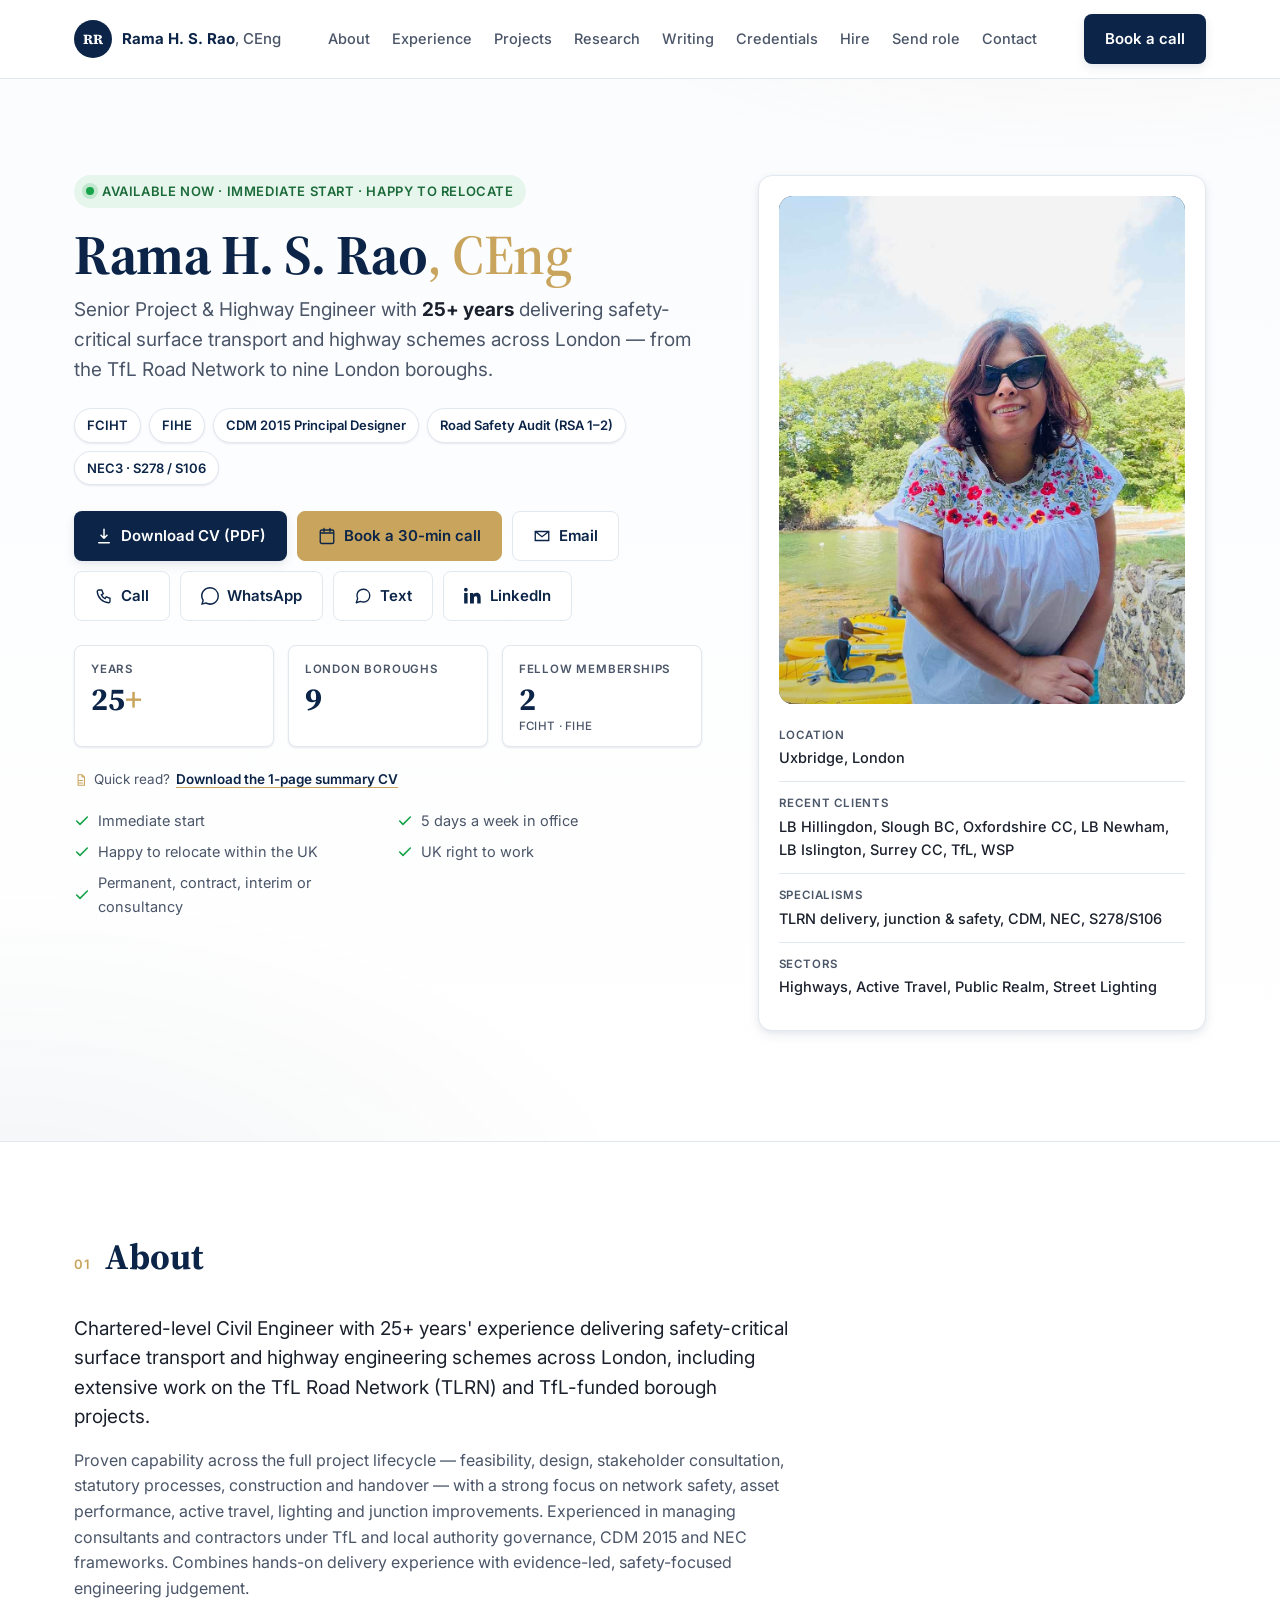
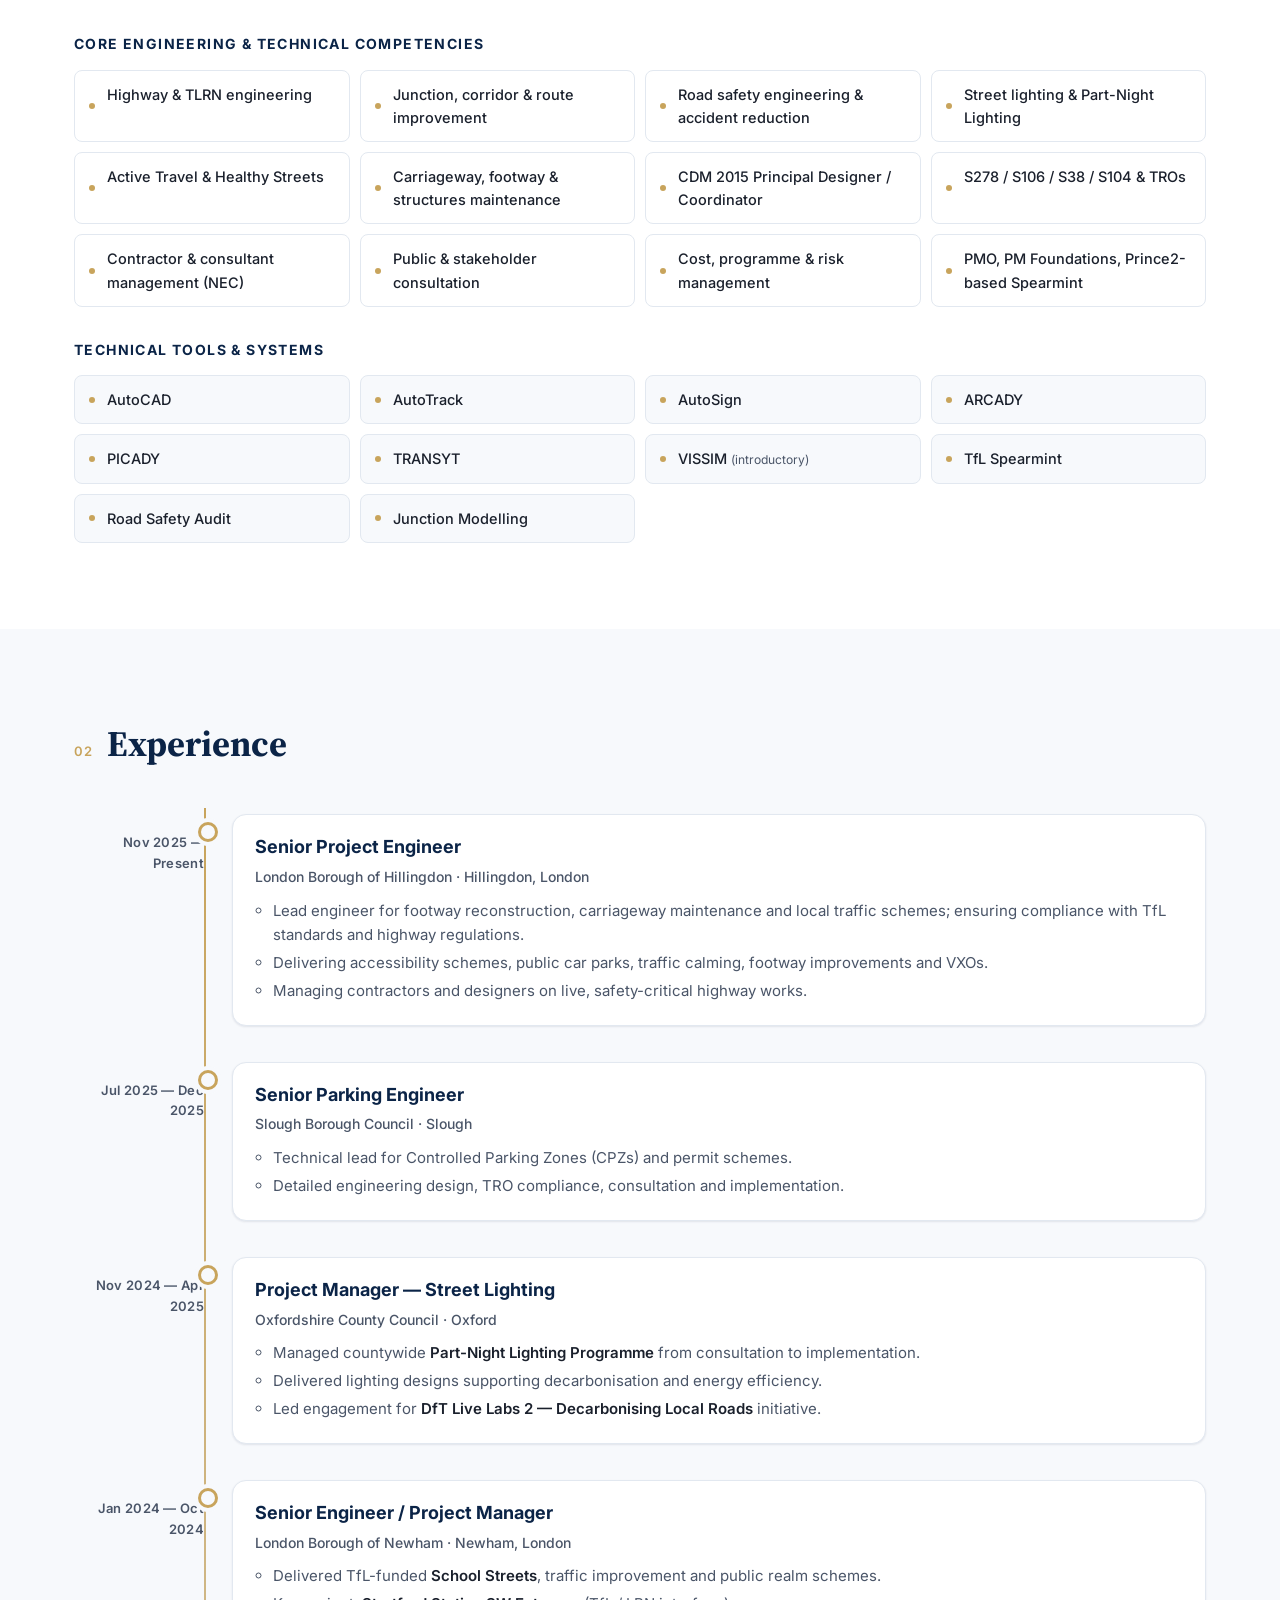
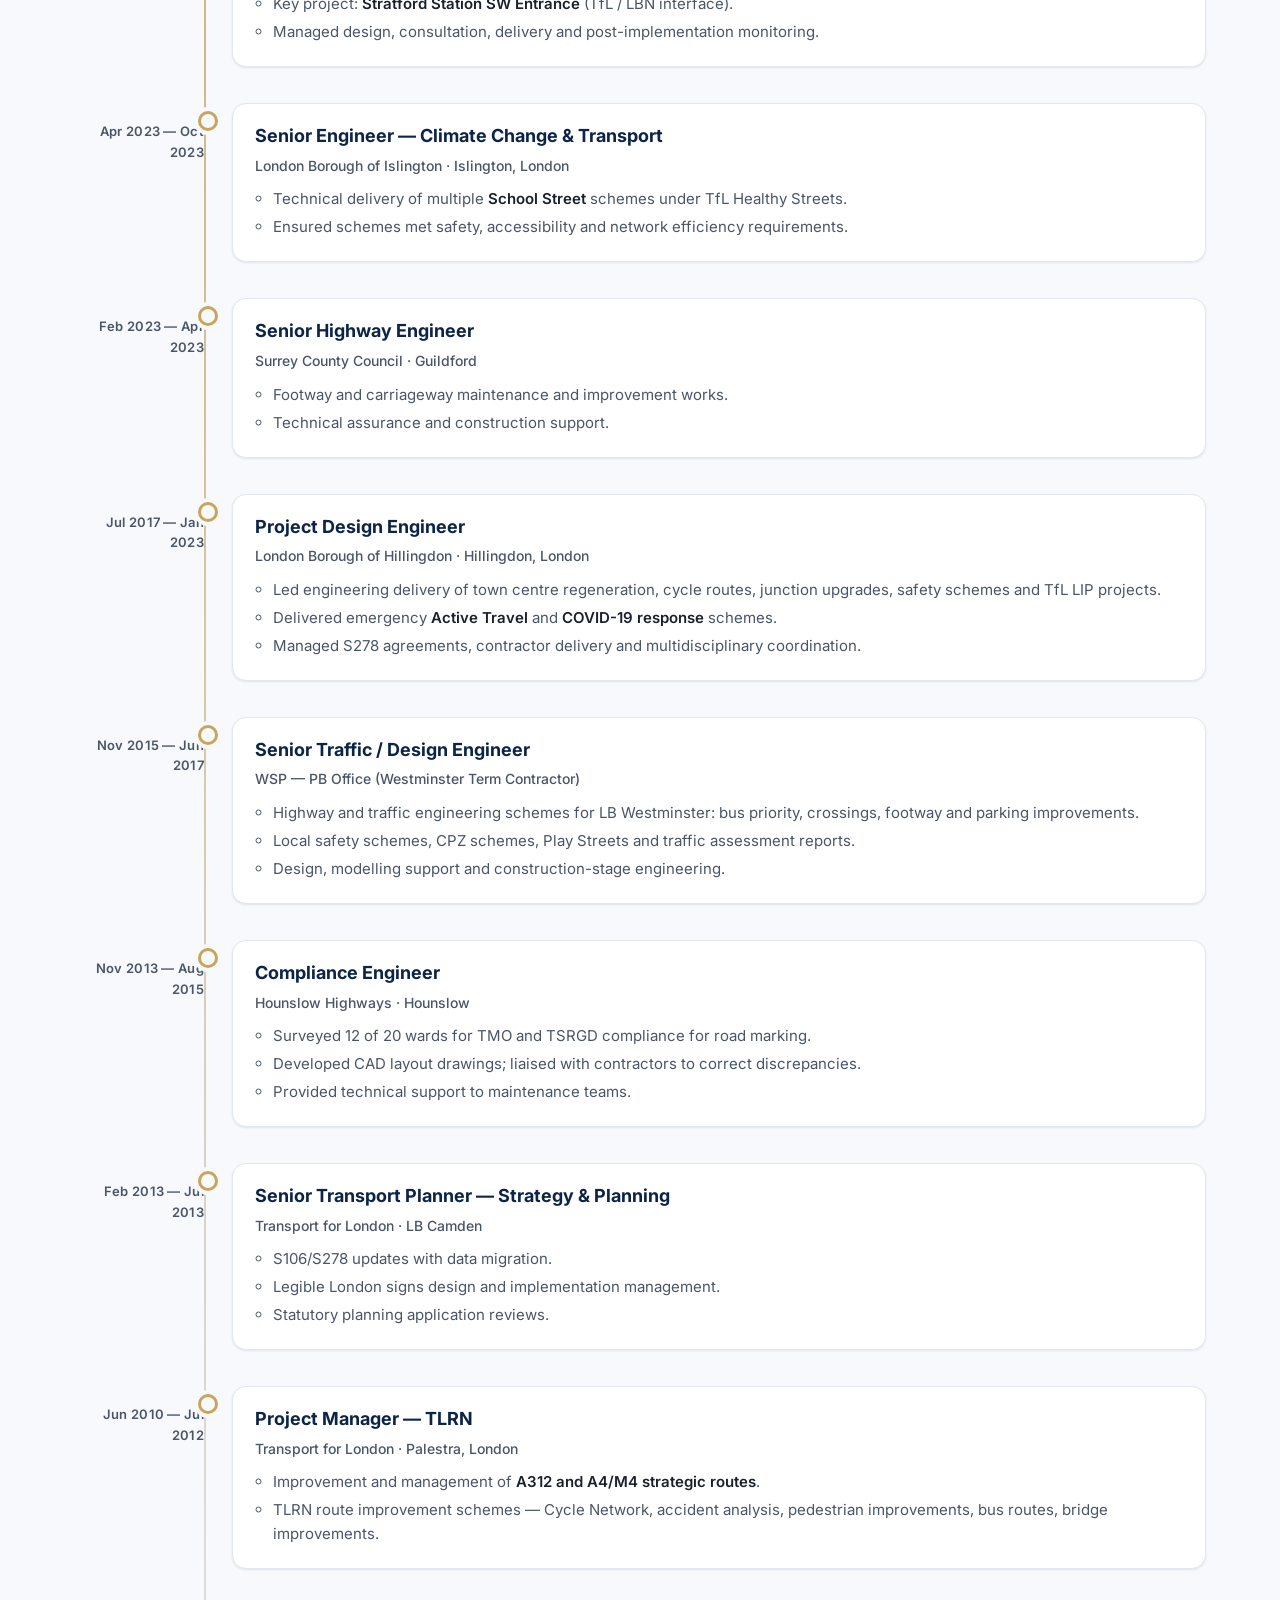
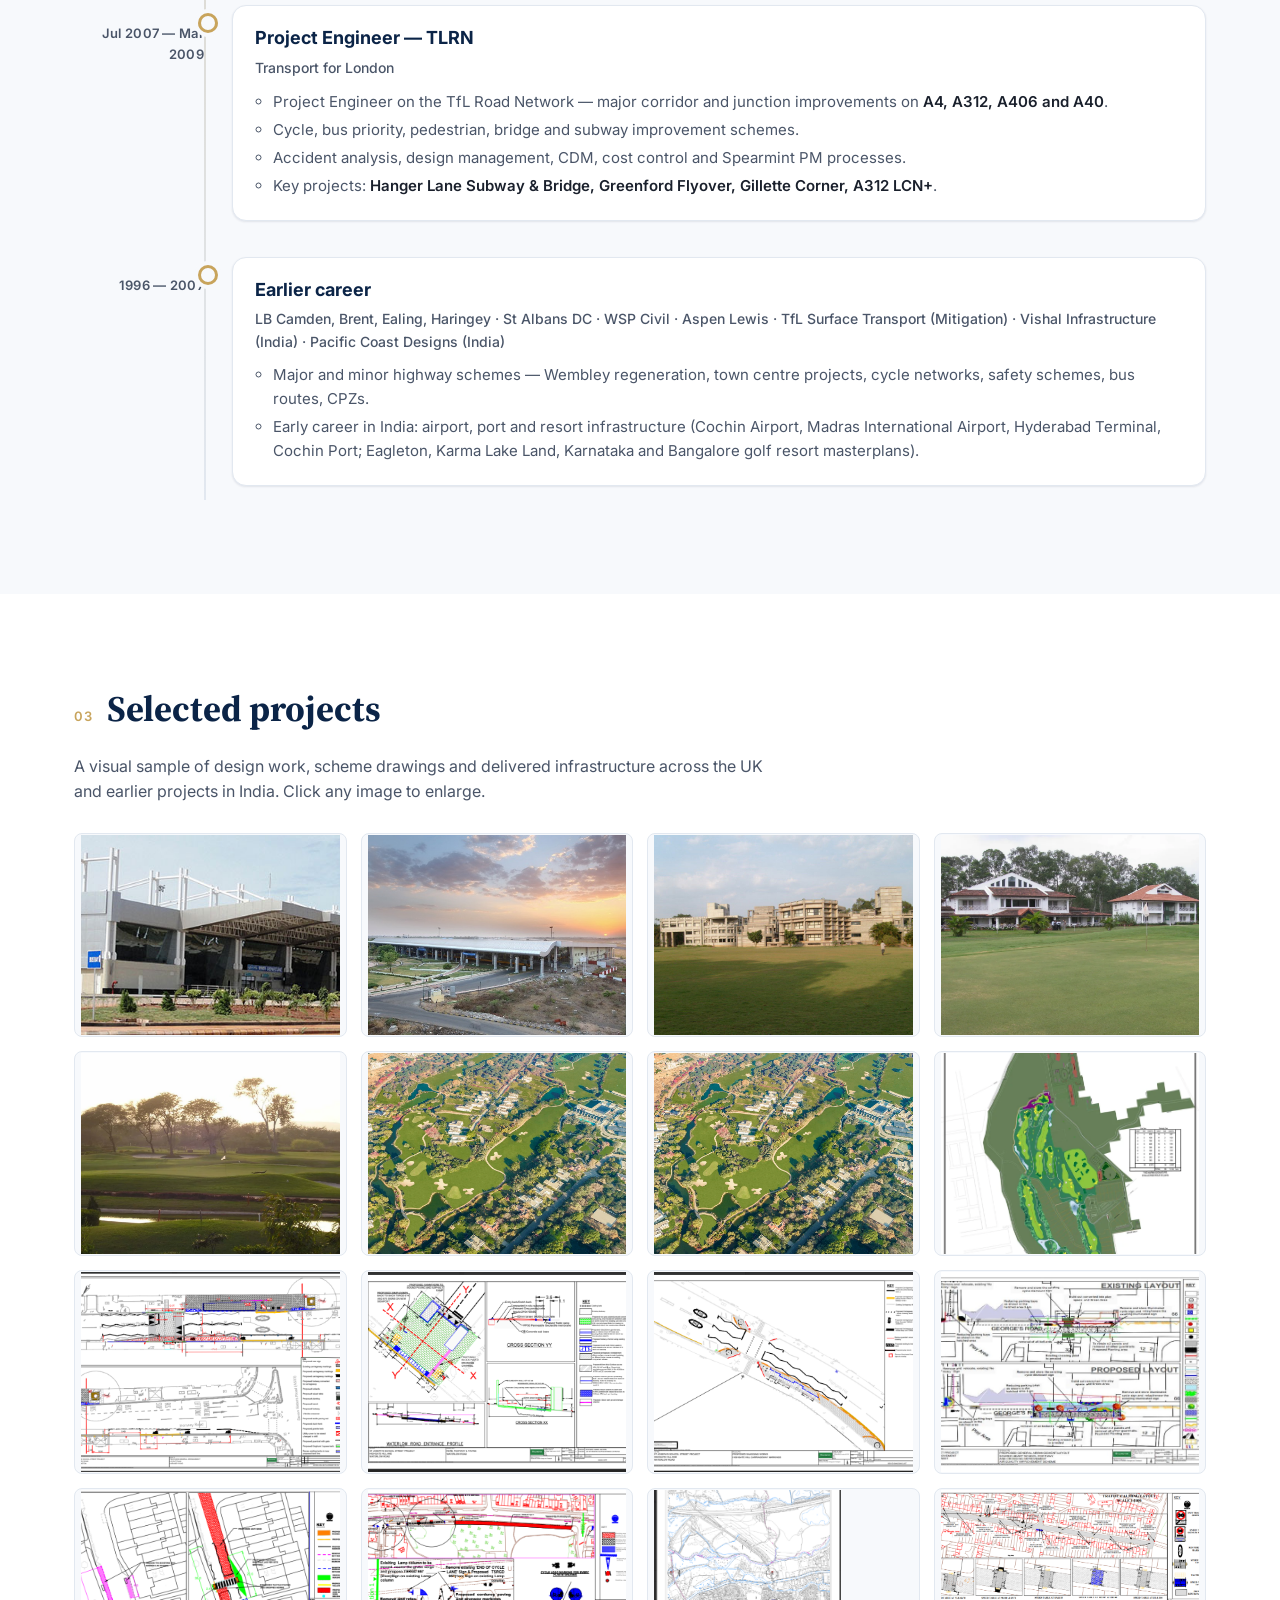
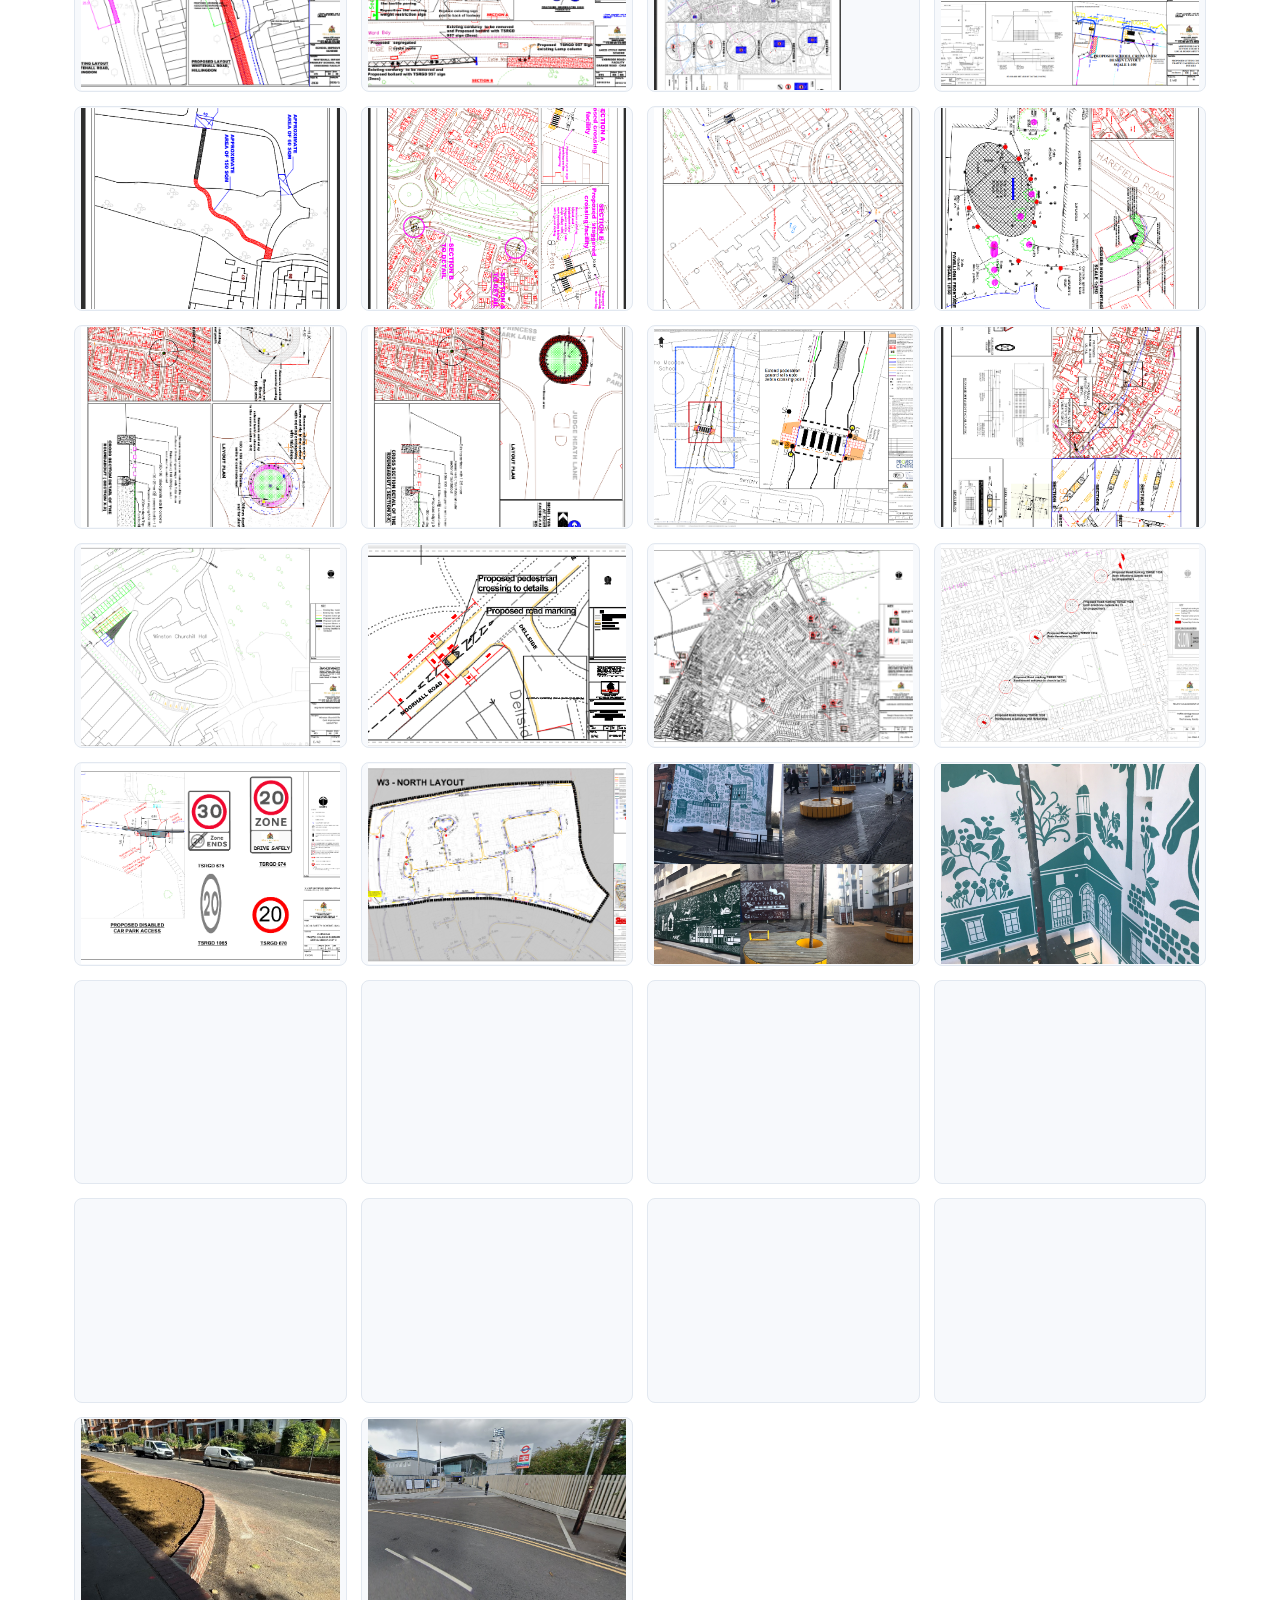
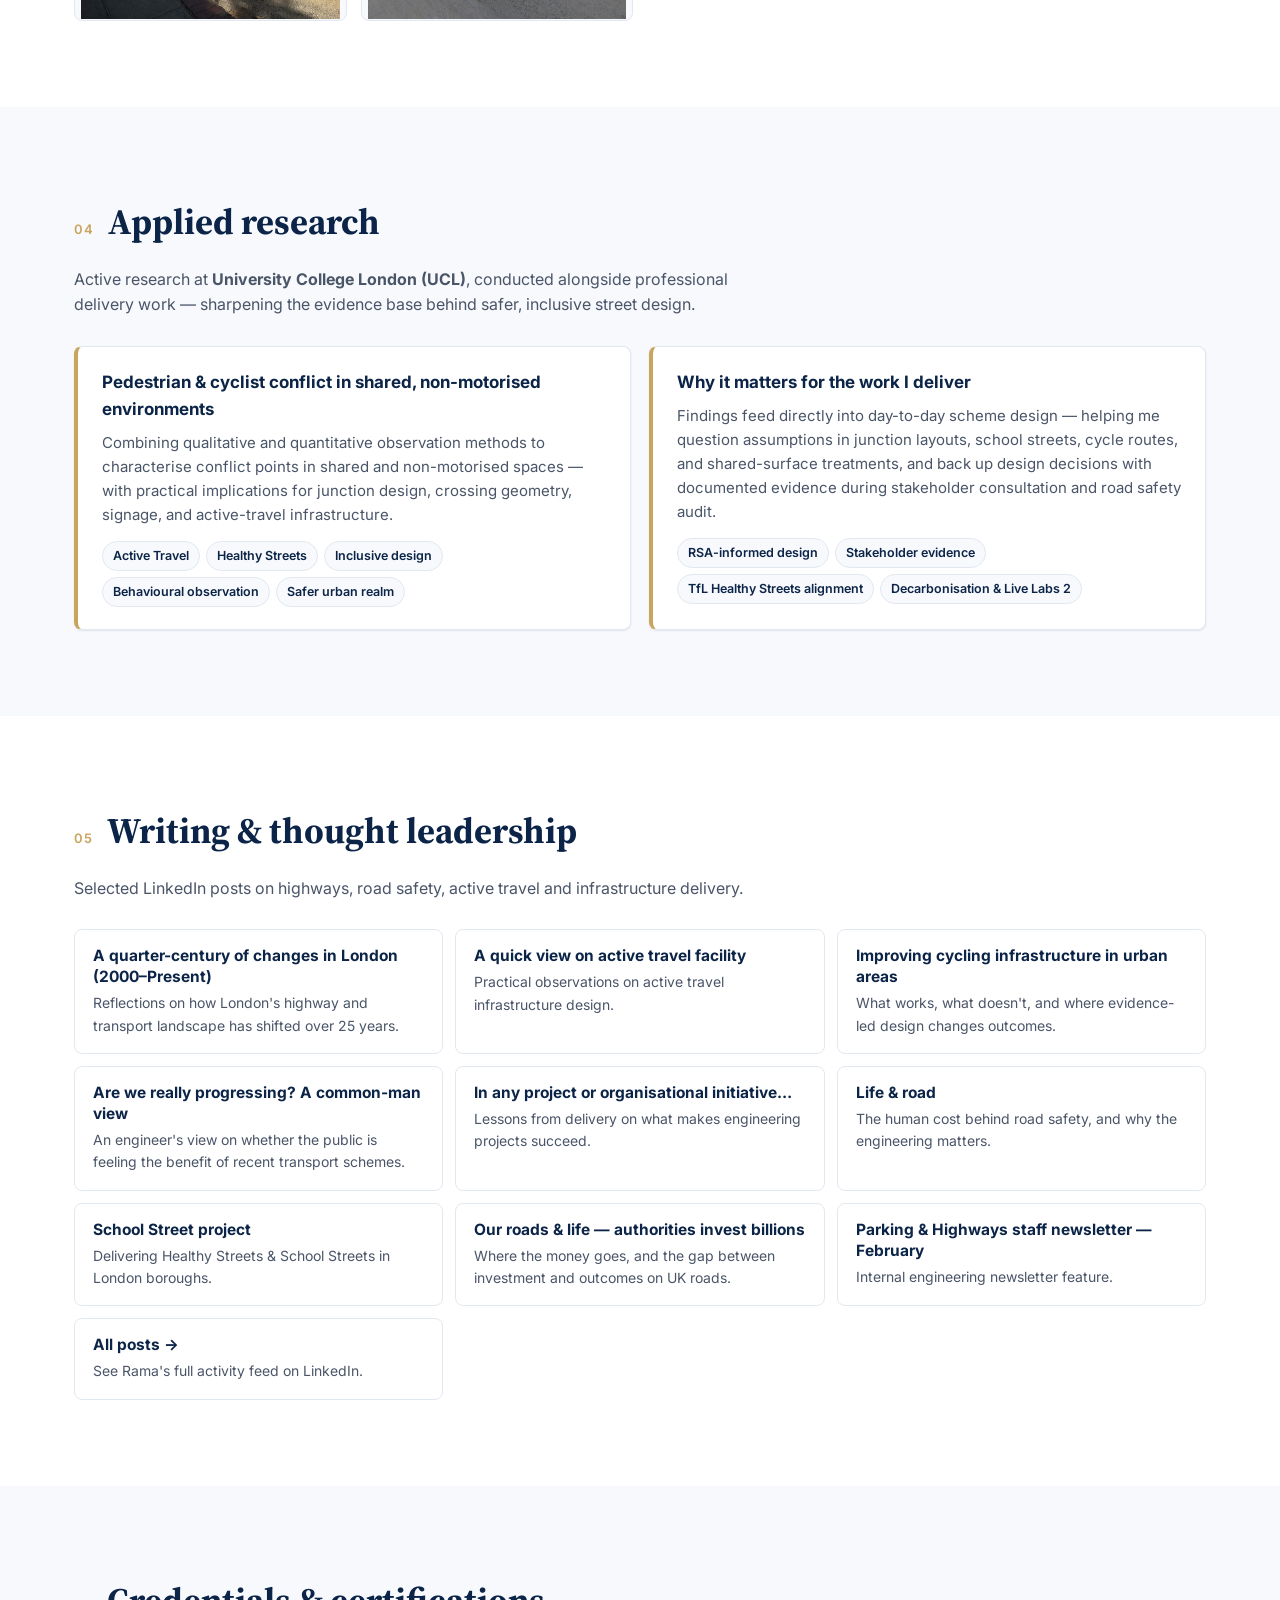
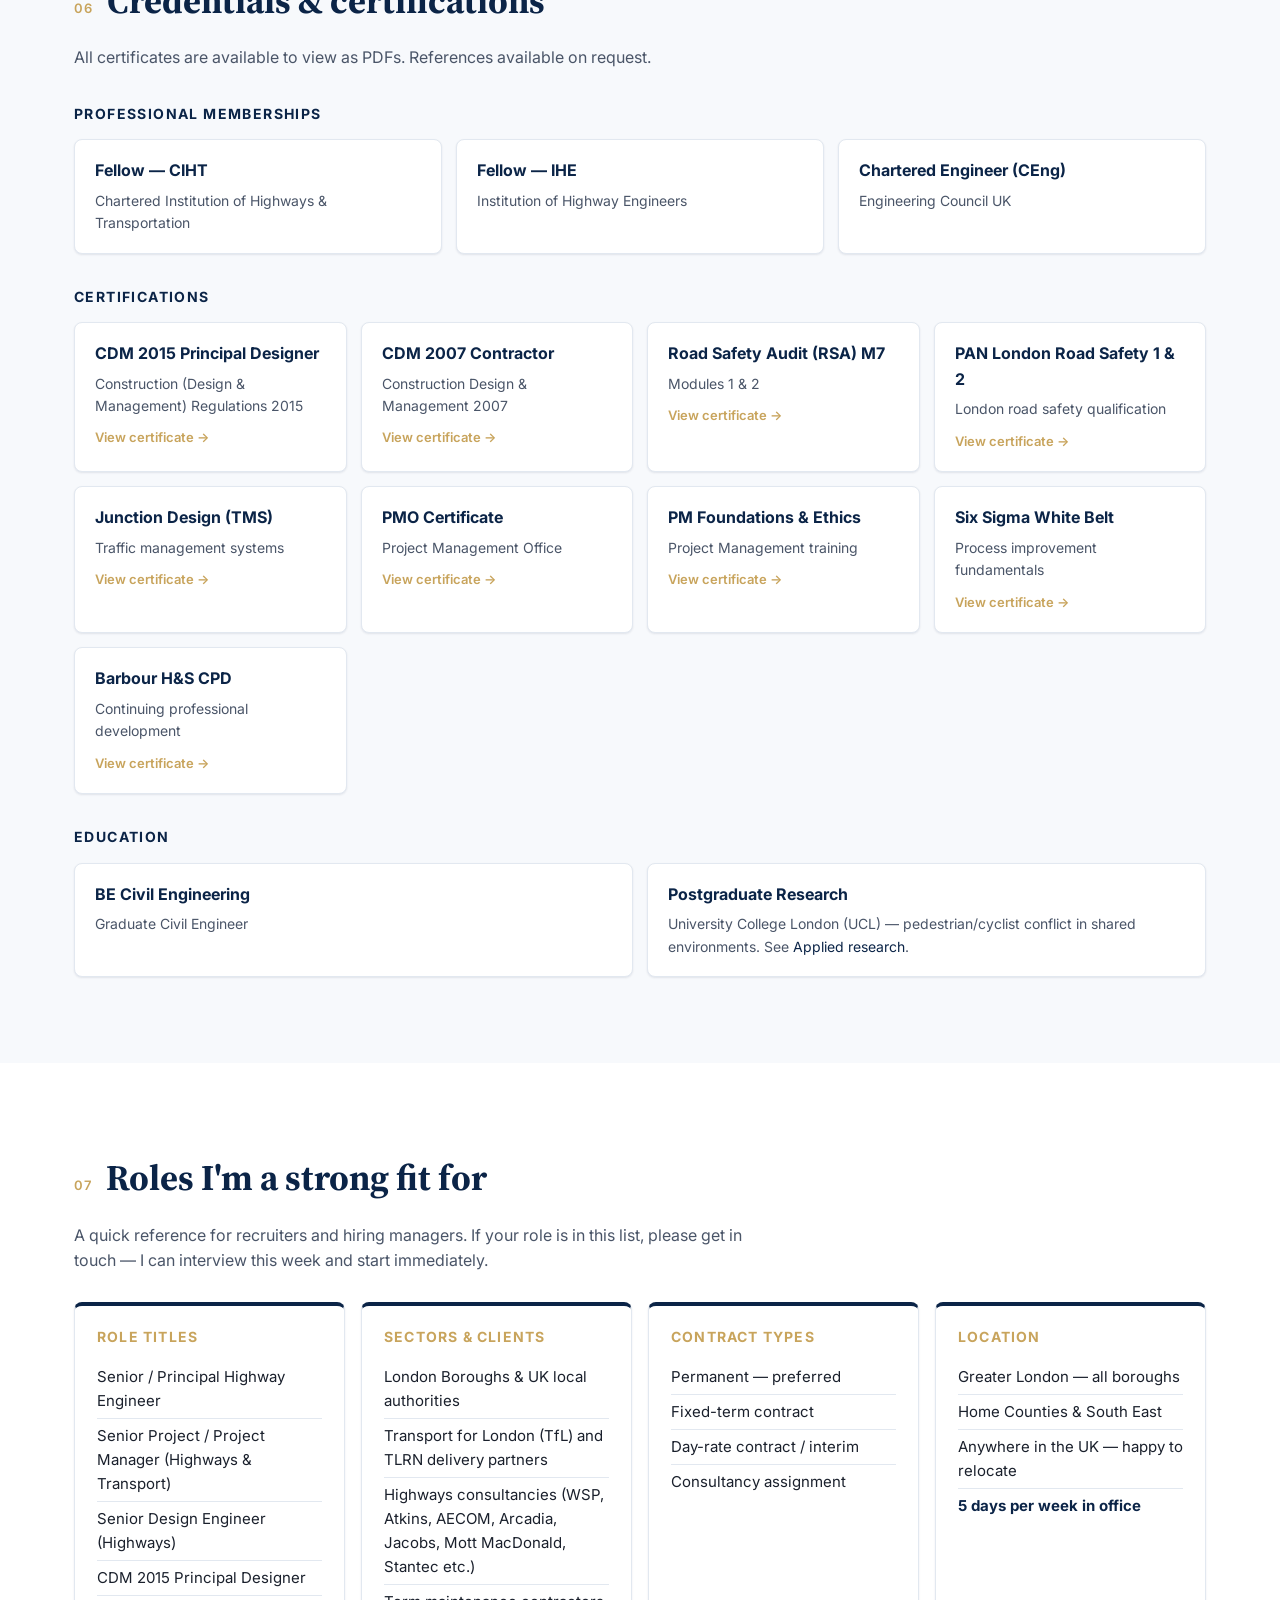
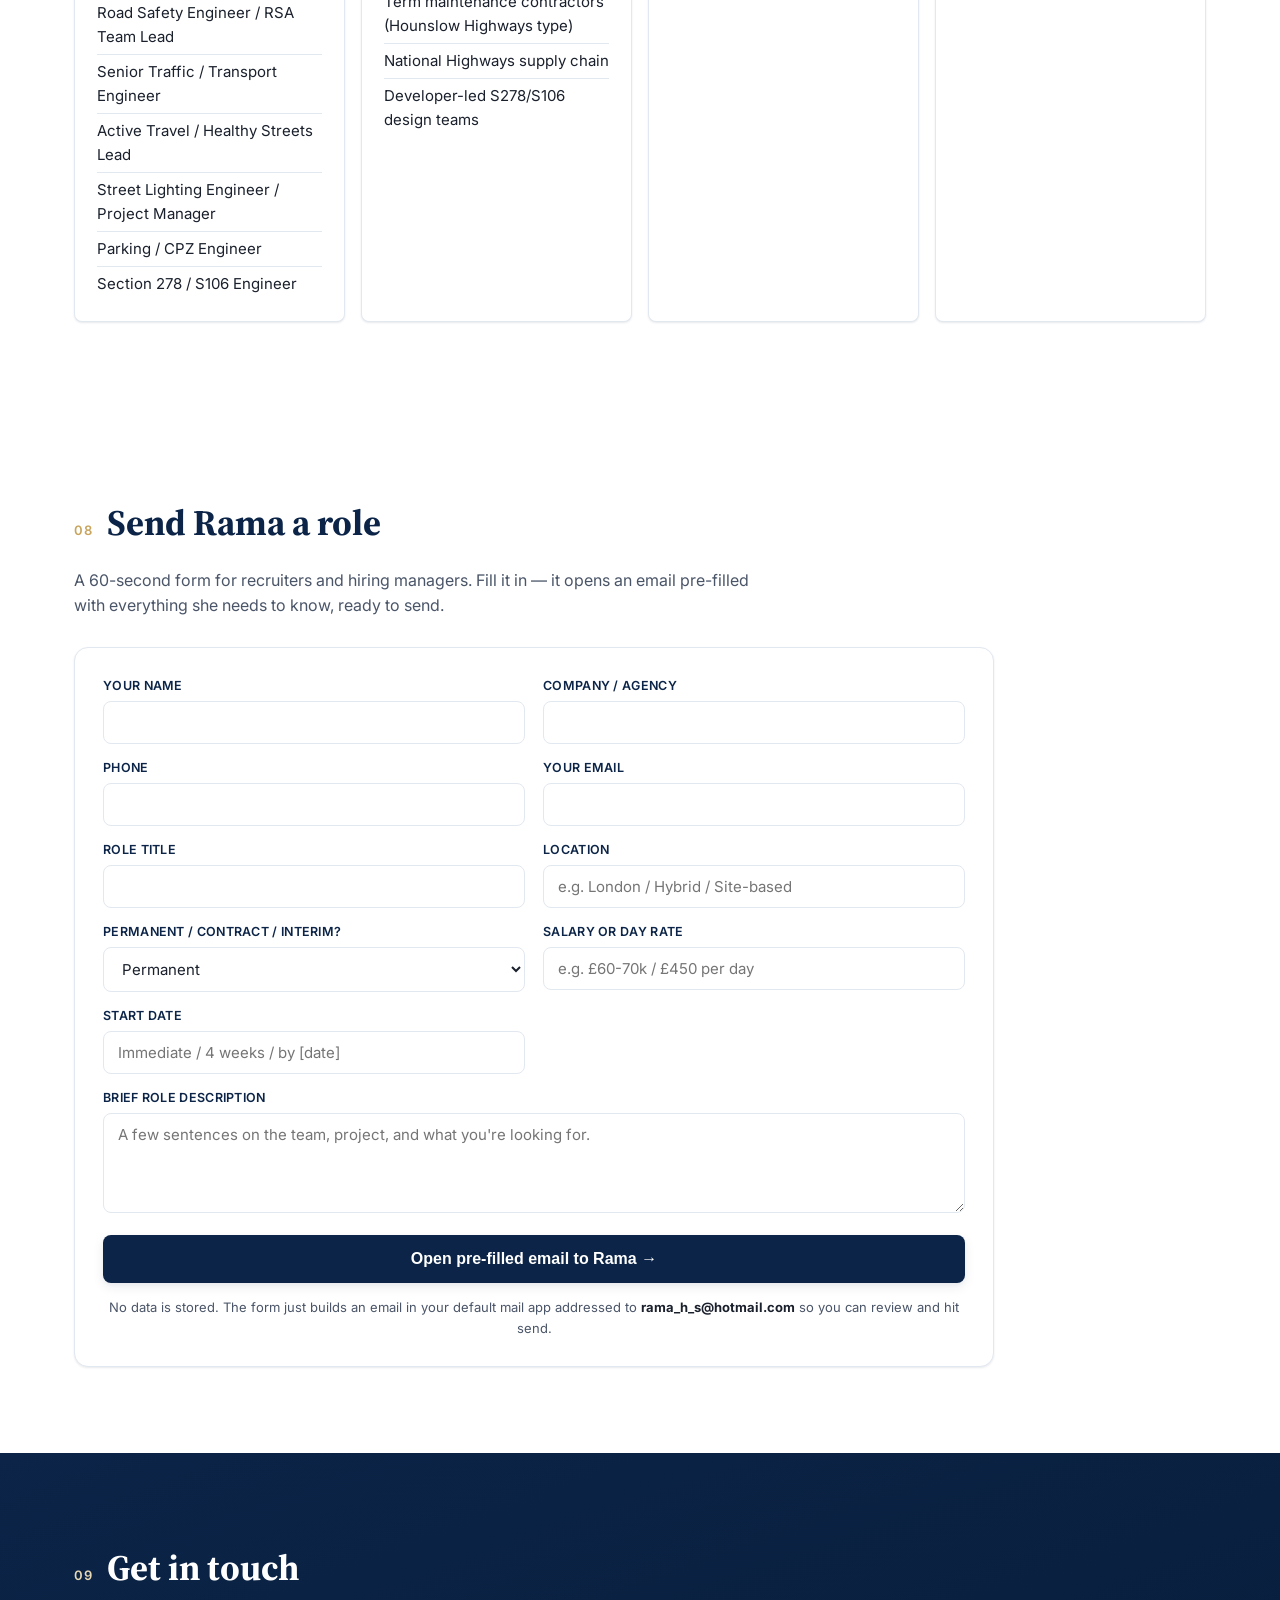
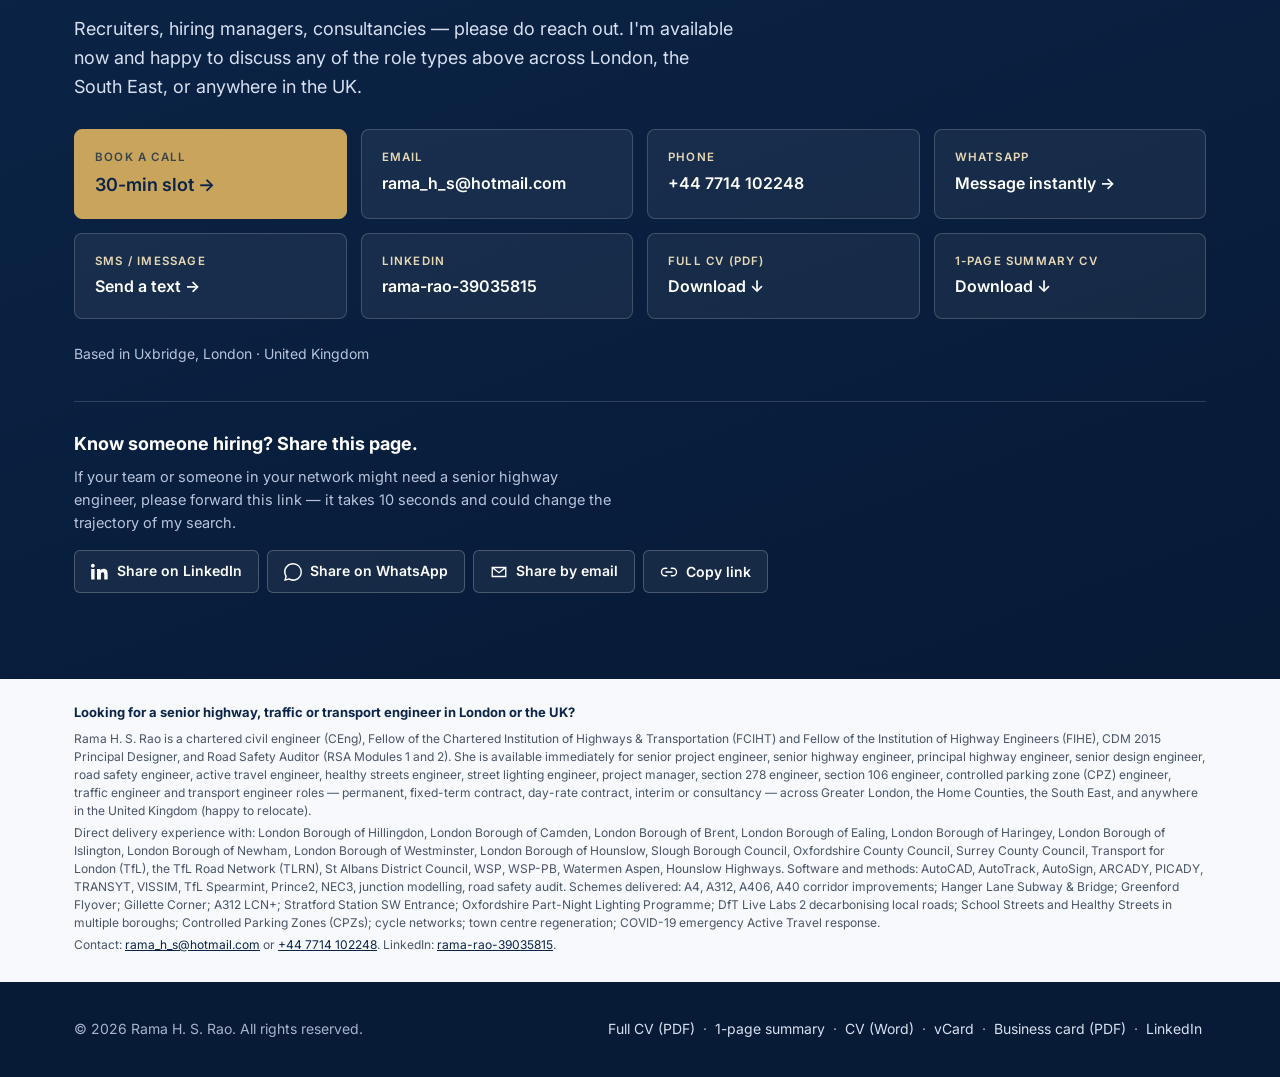
==== commit b16a7dad: "Inbound automation: WhatsApp, SMS, intake form, vCard, QR card She has zero free time for the next 4" ====
--- a/index.html
+++ b/index.html
@@ -121,10 +121,11 @@
         <li><a href="#writing">Writing</a></li>
         <li><a href="#certifications">Credentials</a></li>
         <li><a href="#fit">Hire</a></li>
+        <li><a href="#intake">Send role</a></li>
         <li><a href="#contact">Contact</a></li>
       </ul>
     </nav>
-    <a class="btn btn-primary topbar-cta" href="https://calendly.com/raoyoun8/30min" target="_blank" rel="noopener">Book a call</a>
+    <a class="btn btn-primary topbar-cta" href="https://calendly.com/engineer_rama/30min" target="_blank" rel="noopener">Book a call</a>
   </div>
 </header>
 
@@ -150,7 +151,7 @@
           <svg viewBox="0 0 24 24" aria-hidden="true" width="18" height="18"><path fill="none" stroke="currentColor" stroke-width="2" stroke-linecap="round" stroke-linejoin="round" d="M12 3v12m0 0l-4-4m4 4l4-4M5 21h14"/></svg>
           Download CV (PDF)
         </a>
-        <a class="btn btn-secondary" href="https://calendly.com/raoyoun8/30min" target="_blank" rel="noopener">
+        <a class="btn btn-secondary" href="https://calendly.com/engineer_rama/30min" target="_blank" rel="noopener">
           <svg viewBox="0 0 24 24" aria-hidden="true" width="18" height="18"><path fill="none" stroke="currentColor" stroke-width="1.8" stroke-linecap="round" stroke-linejoin="round" d="M3 8h18 M5 4h14a2 2 0 0 1 2 2v14a2 2 0 0 1-2 2H5a2 2 0 0 1-2-2V6a2 2 0 0 1 2-2zM8 2v4 M16 2v4"/></svg>
           Book a 30-min call
         </a>
@@ -160,7 +161,15 @@
         </a>
         <a class="btn btn-ghost" href="tel:+447714102248">
           <svg viewBox="0 0 24 24" aria-hidden="true" width="18" height="18"><path fill="none" stroke="currentColor" stroke-width="1.8" d="M5 4h4l2 5l-2.5 1.5a11 11 0 0 0 5 5L15 13l5 2v4a2 2 0 0 1-2 2A16 16 0 0 1 3 6a2 2 0 0 1 2-2z"/></svg>
-          +44 7714 102248
+          Call
+        </a>
+        <a class="btn btn-ghost" href="https://wa.me/447714102248?text=Hi%20Rama%20%E2%80%94%20I%27m%20%5Byour%20name%5D%20at%20%5Bcompany%5D.%20We%27re%20looking%20for%20a%20%5Brole%5D%20%E2%80%94%20could%20we%20chat%3F" target="_blank" rel="noopener">
+          <svg viewBox="0 0 24 24" aria-hidden="true" width="18" height="18"><path fill="currentColor" d="M.06 24l1.69-6.16A11.86 11.86 0 0 1 0 11.95C0 5.36 5.37 0 11.95 0c3.2 0 6.2 1.25 8.46 3.51A11.83 11.83 0 0 1 23.9 11.96c0 6.59-5.36 11.95-11.95 11.95a12 12 0 0 1-5.71-1.45L.06 24zm6.6-3.81l.36.22a9.9 9.9 0 0 0 5.05 1.38c5.49 0 9.95-4.46 9.95-9.95a9.91 9.91 0 0 0-9.93-9.95C6.5 1.89 2.05 6.35 2.05 11.84c0 1.88.53 3.72 1.53 5.3l.24.38l-1 3.65l3.84-.98z"/></svg>
+          WhatsApp
+        </a>
+        <a class="btn btn-ghost" href="sms:+447714102248?body=Hi%20Rama%20%E2%80%94%20I%27m%20%5Byour%20name%5D%20at%20%5Bcompany%5D.%20We%27re%20hiring%20for%20a%20%5Brole%5D.%20Could%20you%20call%20when%20free%3F">
+          <svg viewBox="0 0 24 24" aria-hidden="true" width="18" height="18"><path fill="none" stroke="currentColor" stroke-width="1.8" stroke-linecap="round" stroke-linejoin="round" d="M21 11.5a8.38 8.38 0 0 1-.9 3.8a8.5 8.5 0 0 1-7.6 4.7a8.38 8.38 0 0 1-3.8-.9L3 21l1.9-5.7a8.38 8.38 0 0 1-.9-3.8a8.5 8.5 0 0 1 4.7-7.6a8.38 8.38 0 0 1 3.8-.9h.5a8.48 8.48 0 0 1 8 8z"/></svg>
+          Text
         </a>
         <a class="btn btn-ghost" href="https://www.linkedin.com/in/rama-rao-39035815/" target="_blank" rel="noopener">
           <svg viewBox="0 0 24 24" aria-hidden="true" width="18" height="18"><path fill="currentColor" d="M4.98 3.5C4.98 4.88 3.86 6 2.5 6S0 4.88 0 3.5 1.12 1 2.5 1s2.48 1.12 2.48 2.5zM.22 8h4.56v14H.22zM8 8h4.36v1.91h.06c.61-1.15 2.1-2.36 4.32-2.36c4.62 0 5.47 3.04 5.47 6.99V22h-4.56v-6.18c0-1.47-.03-3.37-2.05-3.37c-2.06 0-2.37 1.6-2.37 3.26V22H8z"/></svg>
@@ -614,13 +623,47 @@
   </div>
 </section>
 
+<section id="intake" class="section">
+  <div class="container">
+    <h2 class="section-title"><span>08</span>Send Rama a role</h2>
+    <p class="section-intro">A 60-second form for recruiters and hiring managers. Fill it in &mdash; it opens an email pre-filled with everything she needs to know, ready to send.</p>
+
+    <form class="intake-form" id="intake-form">
+      <div class="intake-grid">
+        <label>Your name <input type="text" name="name" required></label>
+        <label>Company / agency <input type="text" name="company" required></label>
+        <label>Phone <input type="tel" name="phone"></label>
+        <label>Your email <input type="email" name="email" required></label>
+        <label>Role title <input type="text" name="role" required></label>
+        <label>Location <input type="text" name="location" placeholder="e.g. London / Hybrid / Site-based"></label>
+        <label>Permanent / contract / interim?
+          <select name="type">
+            <option>Permanent</option>
+            <option>Fixed-term contract</option>
+            <option>Day-rate contract</option>
+            <option>Interim</option>
+            <option>Consultancy</option>
+          </select>
+        </label>
+        <label>Salary or day rate <input type="text" name="rate" placeholder="e.g. £60-70k / £450 per day"></label>
+        <label>Start date <input type="text" name="start" placeholder="Immediate / 4 weeks / by [date]"></label>
+        <label class="full">Brief role description <textarea name="desc" rows="4" placeholder="A few sentences on the team, project, and what you're looking for."></textarea></label>
+      </div>
+      <button type="submit" class="btn btn-primary intake-submit">
+        Open pre-filled email to Rama &rarr;
+      </button>
+      <p class="intake-note">No data is stored. The form just builds an email in your default mail app addressed to <strong>rama_h_s@hotmail.com</strong> so you can review and hit send.</p>
+    </form>
+  </div>
+</section>
+
 <section id="contact" class="section contact-section">
   <div class="container">
-    <h2 class="section-title light"><span>08</span>Get in touch</h2>
+    <h2 class="section-title light"><span>09</span>Get in touch</h2>
     <p class="contact-lead">Recruiters, hiring managers, consultancies &mdash; please do reach out. I'm available now and happy to discuss any of the role types above across London, the South East, or anywhere in the UK.</p>
 
     <div class="contact-grid">
-      <a class="contact-card contact-card-featured" href="https://calendly.com/raoyoun8/30min" target="_blank" rel="noopener">
+      <a class="contact-card contact-card-featured" href="https://calendly.com/engineer_rama/30min" target="_blank" rel="noopener">
         <span class="contact-label">Book a call</span>
         <strong>30-min slot &rarr;</strong>
       </a>
@@ -629,8 +672,16 @@
         <strong>rama_h_s@hotmail.com</strong>
       </a>
       <a class="contact-card" href="tel:+447714102248">
-        <span class="contact-label">Mobile</span>
+        <span class="contact-label">Phone</span>
         <strong>+44 7714 102248</strong>
+      </a>
+      <a class="contact-card" href="https://wa.me/447714102248?text=Hi%20Rama%20%E2%80%94%20we%27re%20hiring%20for%20a%20%5Brole%5D.%20Are%20you%20free%20to%20chat%3F" target="_blank" rel="noopener">
+        <span class="contact-label">WhatsApp</span>
+        <strong>Message instantly &rarr;</strong>
+      </a>
+      <a class="contact-card" href="sms:+447714102248?body=Hi%20Rama%20%E2%80%94%20I%27m%20%5Byour%20name%5D%20at%20%5Bcompany%5D.%20We%27re%20hiring%20for%20a%20%5Brole%5D.">
+        <span class="contact-label">SMS / iMessage</span>
+        <strong>Send a text &rarr;</strong>
       </a>
       <a class="contact-card" href="https://www.linkedin.com/in/rama-rao-39035815/" target="_blank" rel="noopener">
         <span class="contact-label">LinkedIn</span>
@@ -692,6 +743,10 @@
       &middot;
       <a href="cv/Rama-Rao-CV.docx" download>CV (Word)</a>
       &middot;
+      <a href="assets/Rama-Rao.vcf" download>vCard</a>
+      &middot;
+      <a href="assets/business-card.pdf" download>Business card (PDF)</a>
+      &middot;
       <a href="https://www.linkedin.com/in/rama-rao-39035815/" target="_blank" rel="noopener">LinkedIn</a>
     </p>
   </div>
--- a/styles.css
+++ b/styles.css
@@ -719,6 +719,73 @@
 .fit-card ul li:last-child { border-bottom: 0; }
 .fit-card ul li strong { color: var(--navy); }
 
+/* ---------- Intake form ---------- */
+.intake-form {
+  background: #fff;
+  border: 1px solid var(--line);
+  border-radius: var(--radius-lg);
+  padding: 28px;
+  box-shadow: var(--shadow-sm);
+  max-width: 920px;
+}
+.intake-grid {
+  display: grid;
+  grid-template-columns: 1fr 1fr;
+  gap: 14px 18px;
+  margin-bottom: 22px;
+}
+.intake-grid label {
+  display: flex;
+  flex-direction: column;
+  gap: 5px;
+  font-size: 12.5px;
+  font-weight: 600;
+  color: var(--navy);
+  letter-spacing: 0.3px;
+  text-transform: uppercase;
+}
+.intake-grid label.full { grid-column: 1 / -1; }
+.intake-grid input,
+.intake-grid select,
+.intake-grid textarea {
+  font-family: inherit;
+  font-size: 15px;
+  font-weight: 400;
+  color: var(--ink);
+  text-transform: none;
+  letter-spacing: 0;
+  padding: 11px 14px;
+  border: 1px solid var(--line);
+  border-radius: var(--radius);
+  background: #fff;
+  transition: border-color .15s, box-shadow .15s;
+}
+.intake-grid input:focus,
+.intake-grid select:focus,
+.intake-grid textarea:focus {
+  outline: none;
+  border-color: var(--gold);
+  box-shadow: 0 0 0 3px rgba(200,164,92,0.18);
+}
+.intake-grid textarea { resize: vertical; min-height: 90px; }
+.intake-submit {
+  width: 100%;
+  justify-content: center;
+  font-size: 16px;
+  padding: 14px 18px;
+}
+.intake-note {
+  font-size: 13px;
+  color: var(--ink-soft);
+  margin: 14px 0 0;
+  text-align: center;
+}
+.intake-note strong { color: var(--ink); }
+@media (max-width: 720px) {
+  .intake-form { padding: 18px; }
+  .intake-grid { grid-template-columns: 1fr; gap: 10px; }
+}
+
 /* ---------- Contact ---------- */
 .contact-section {
   background: linear-gradient(160deg, var(--navy) 0%, var(--navy-deep) 100%);
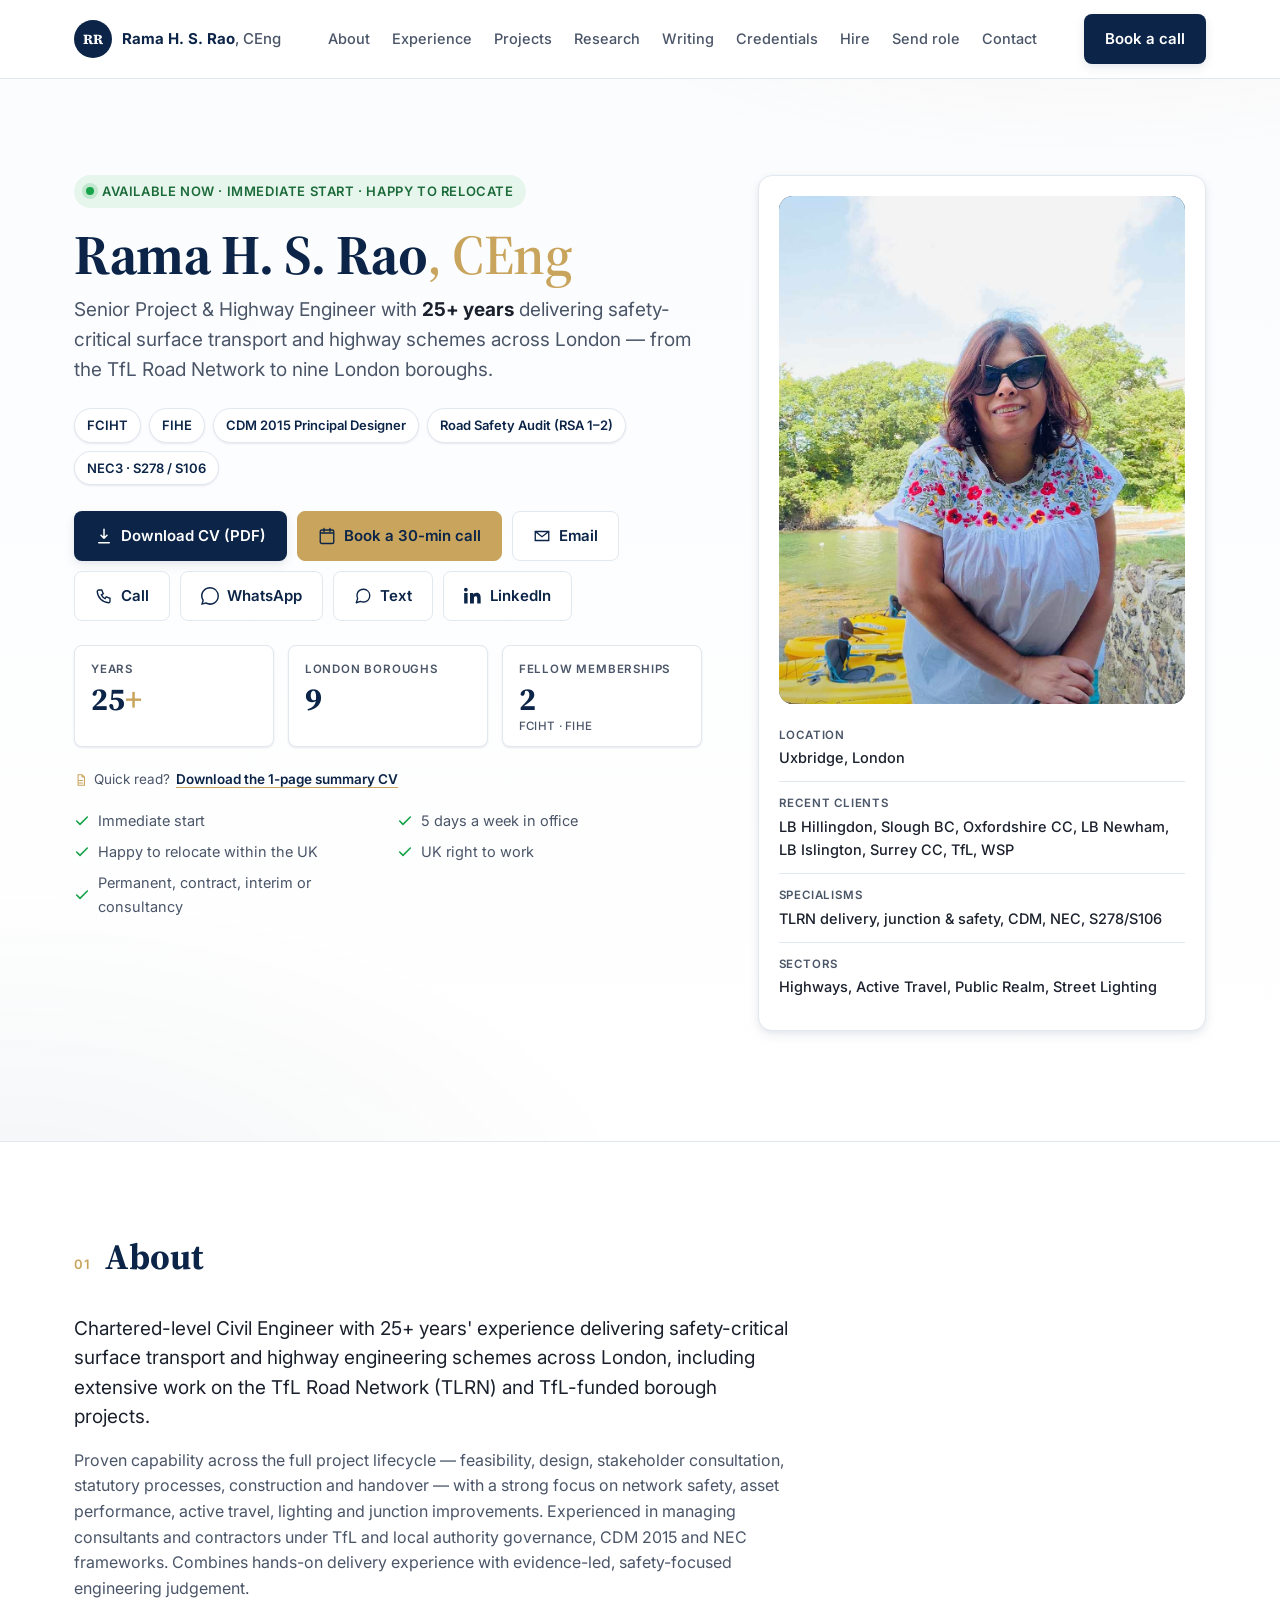
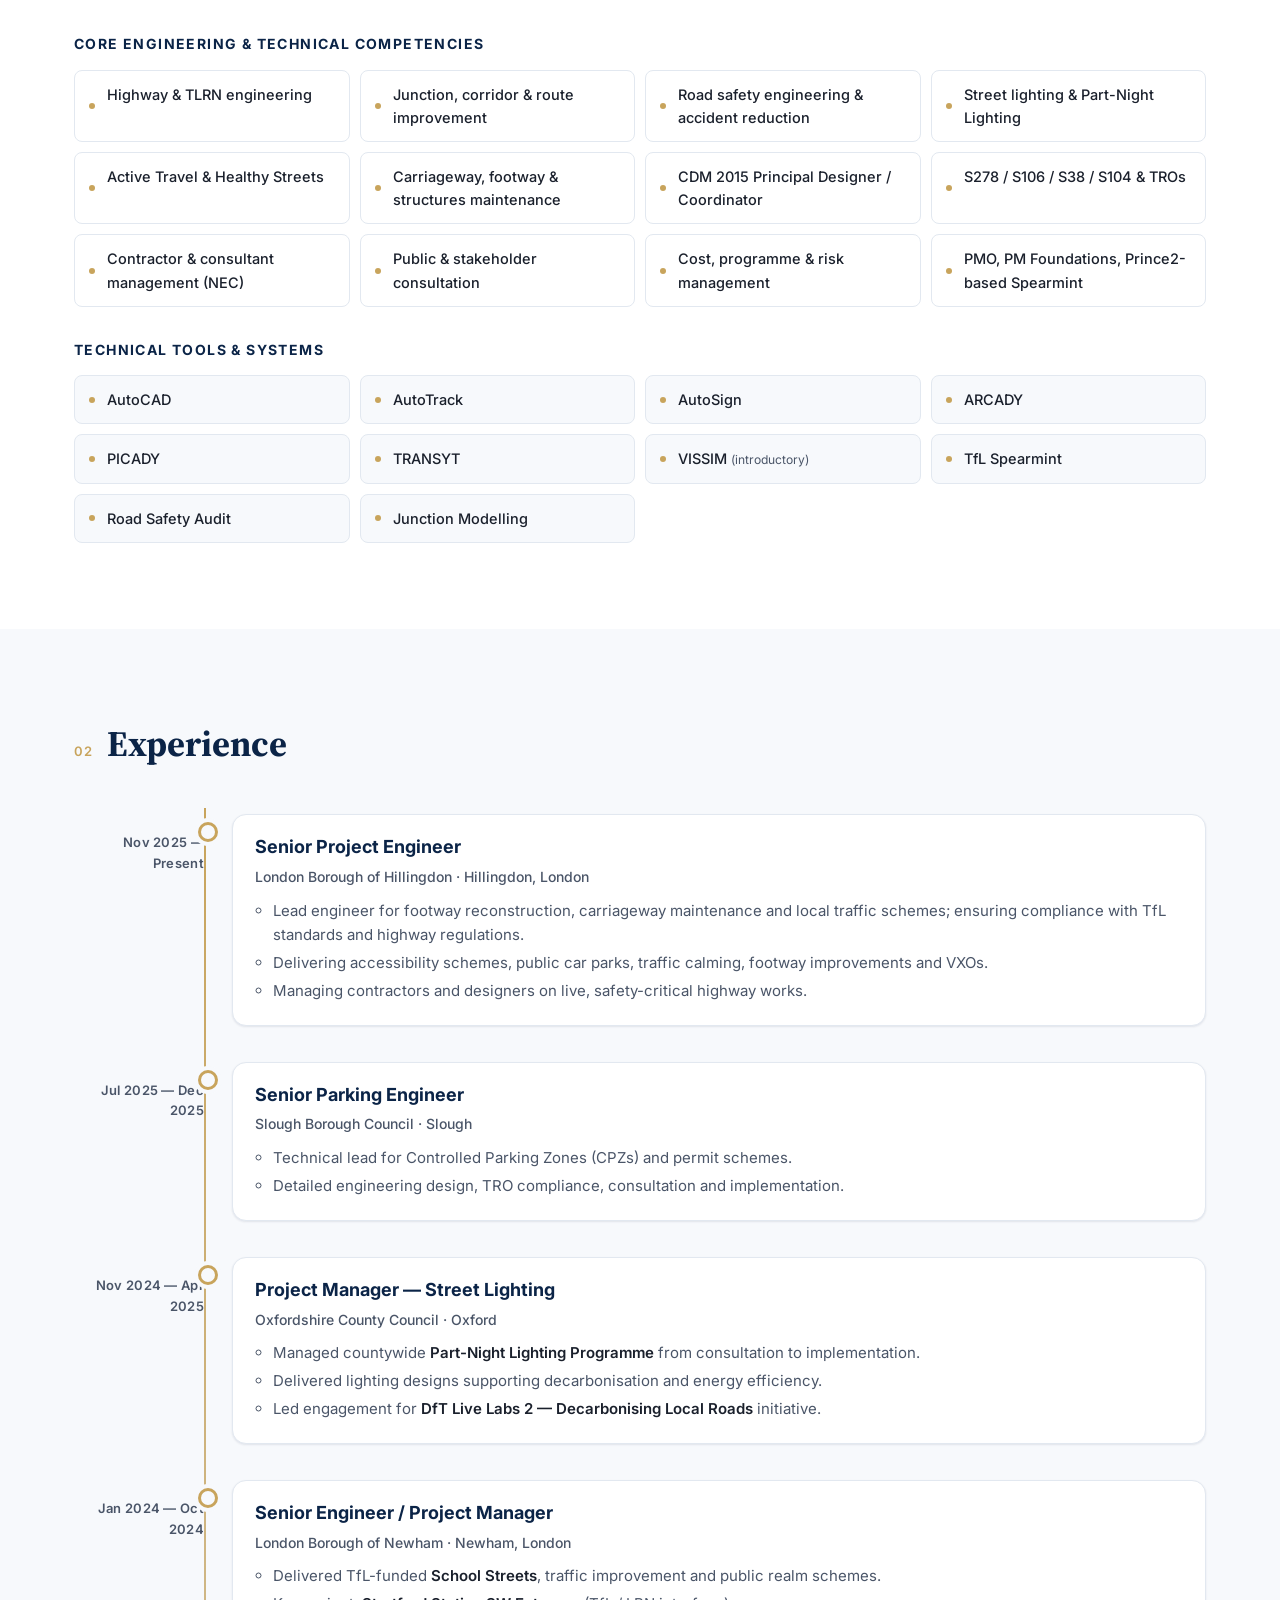
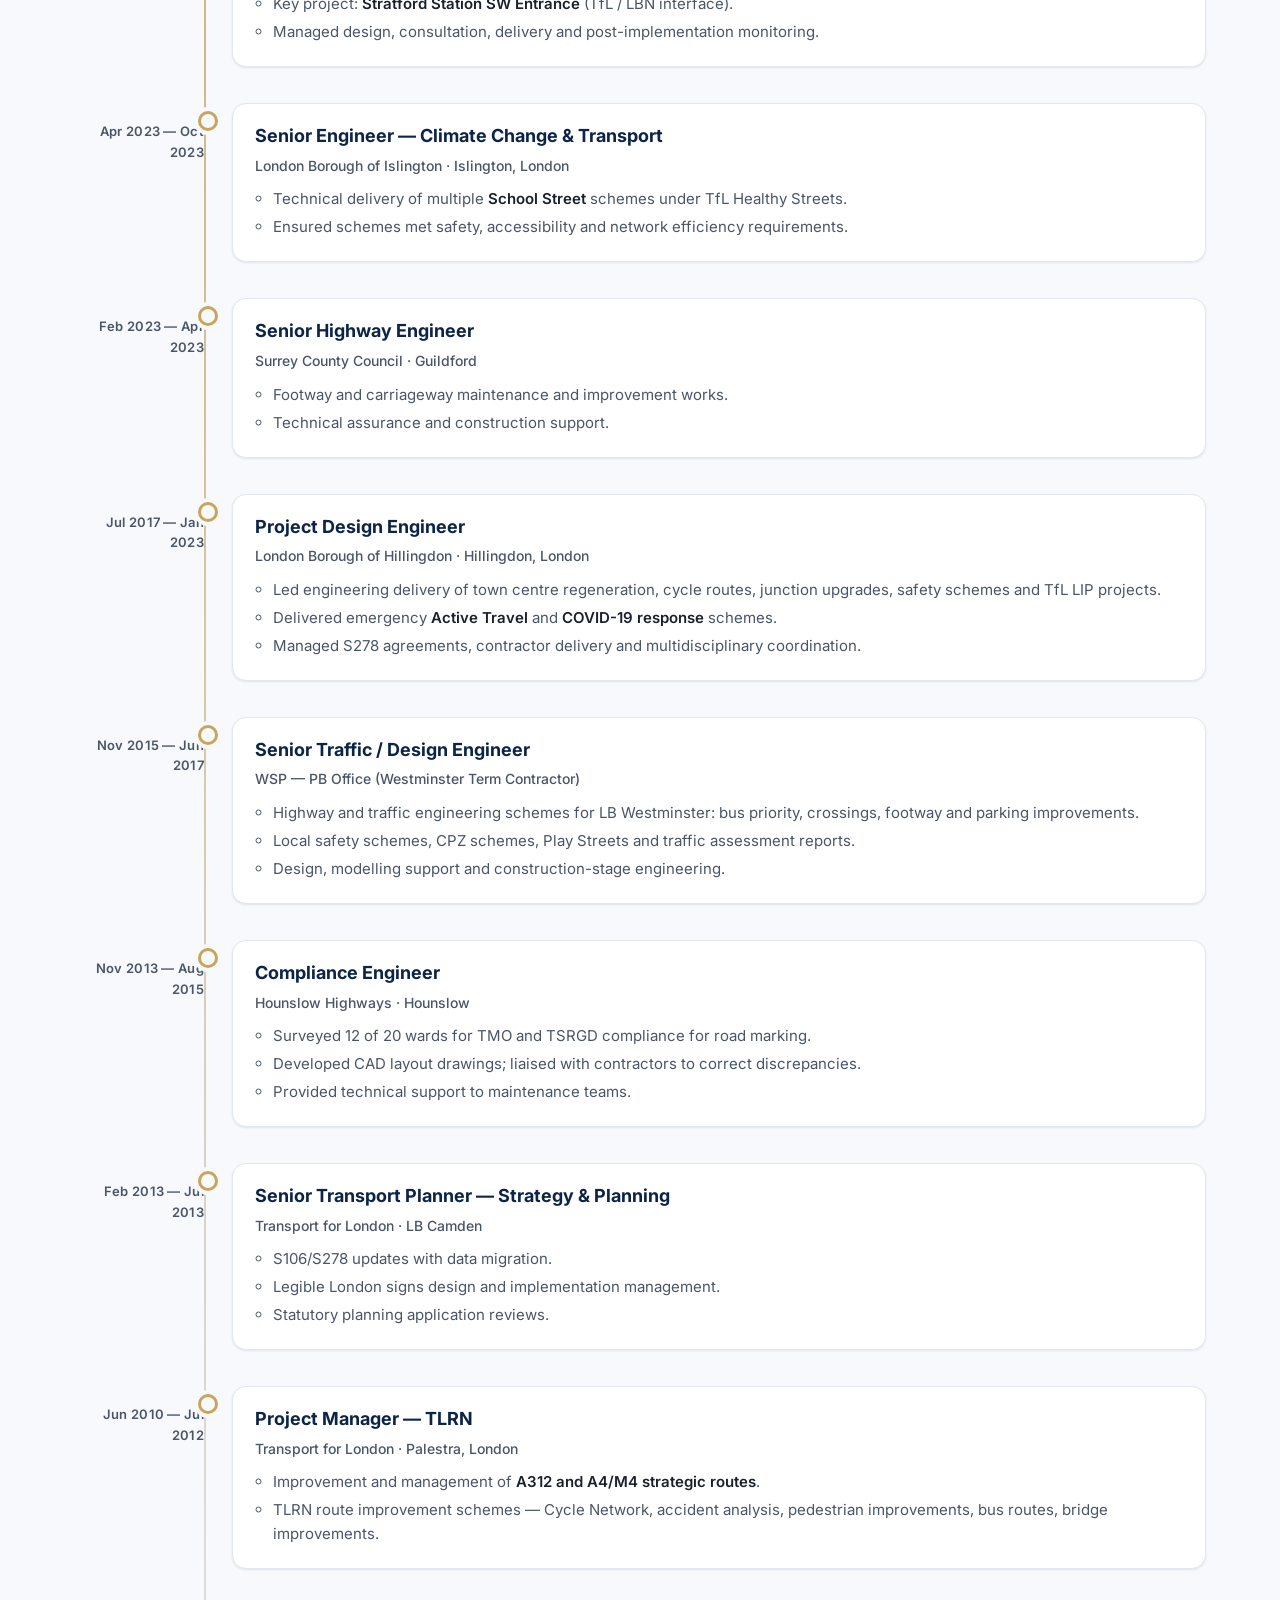
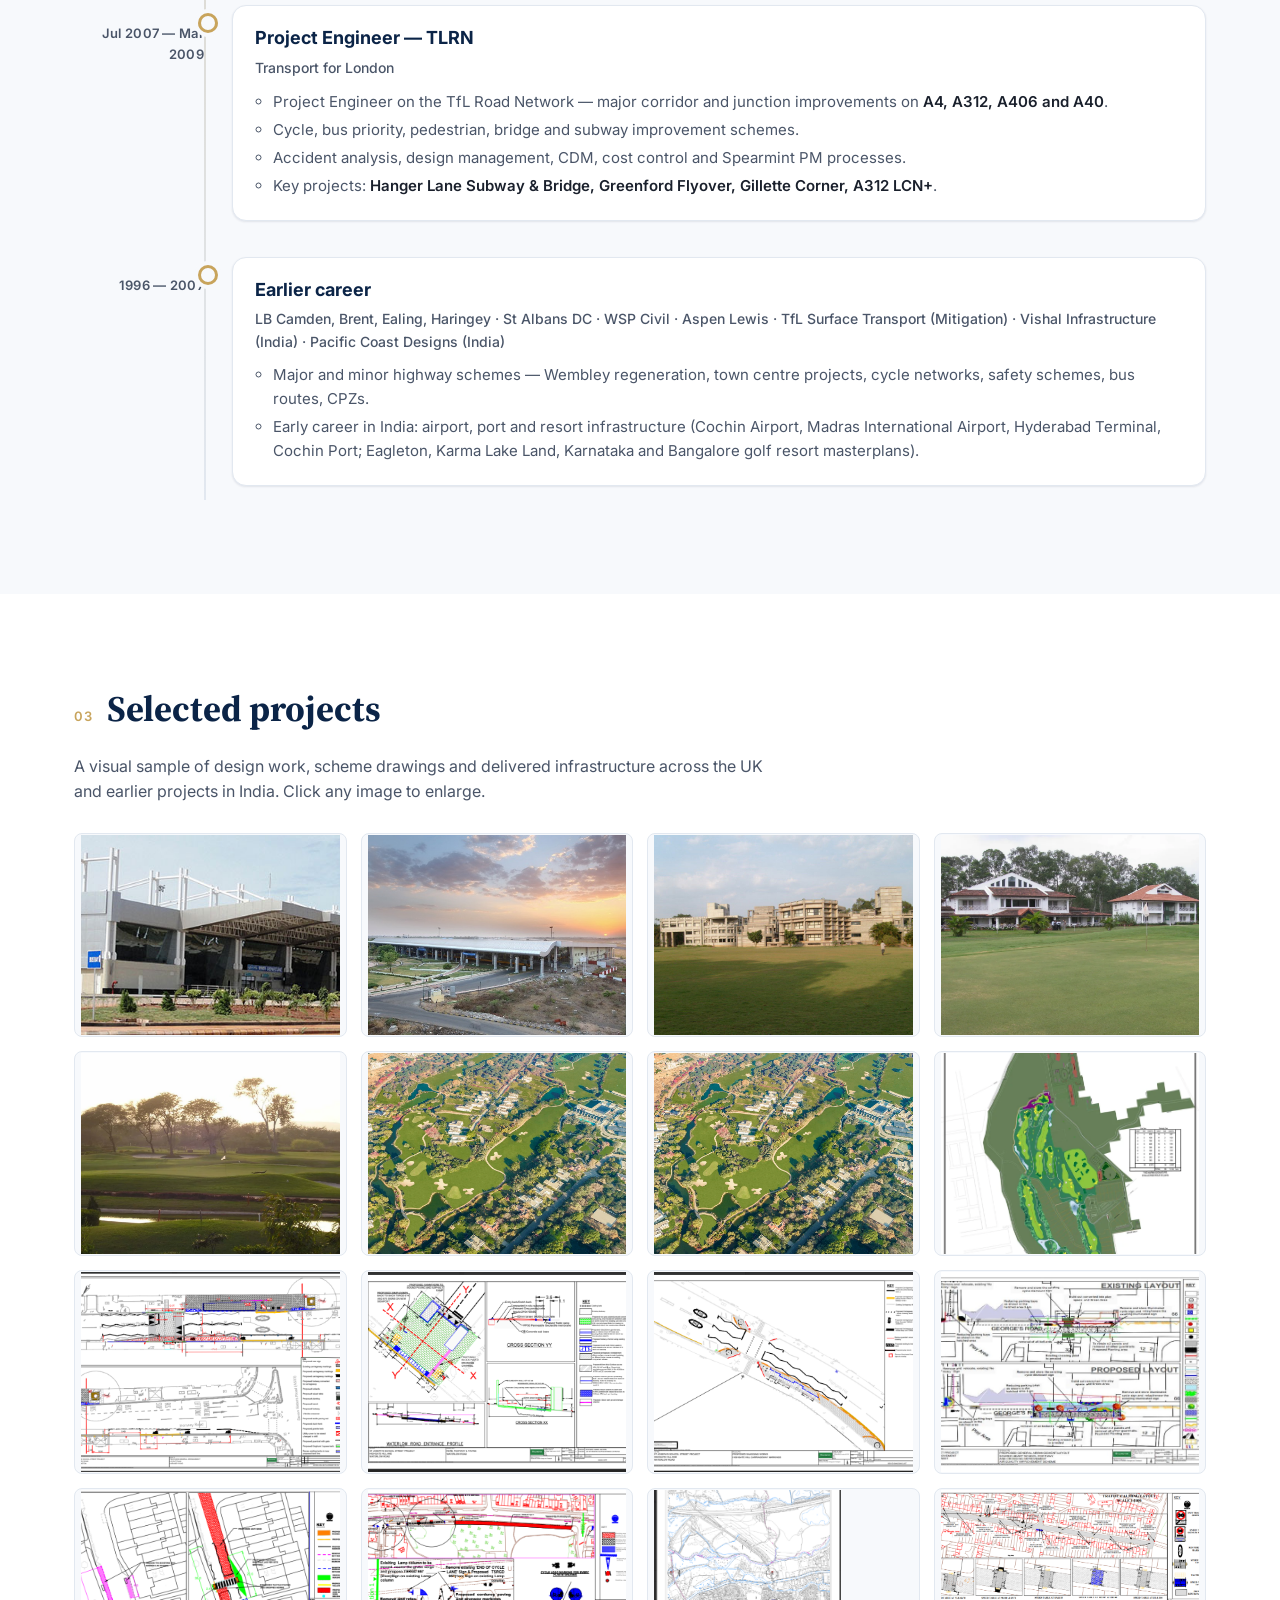
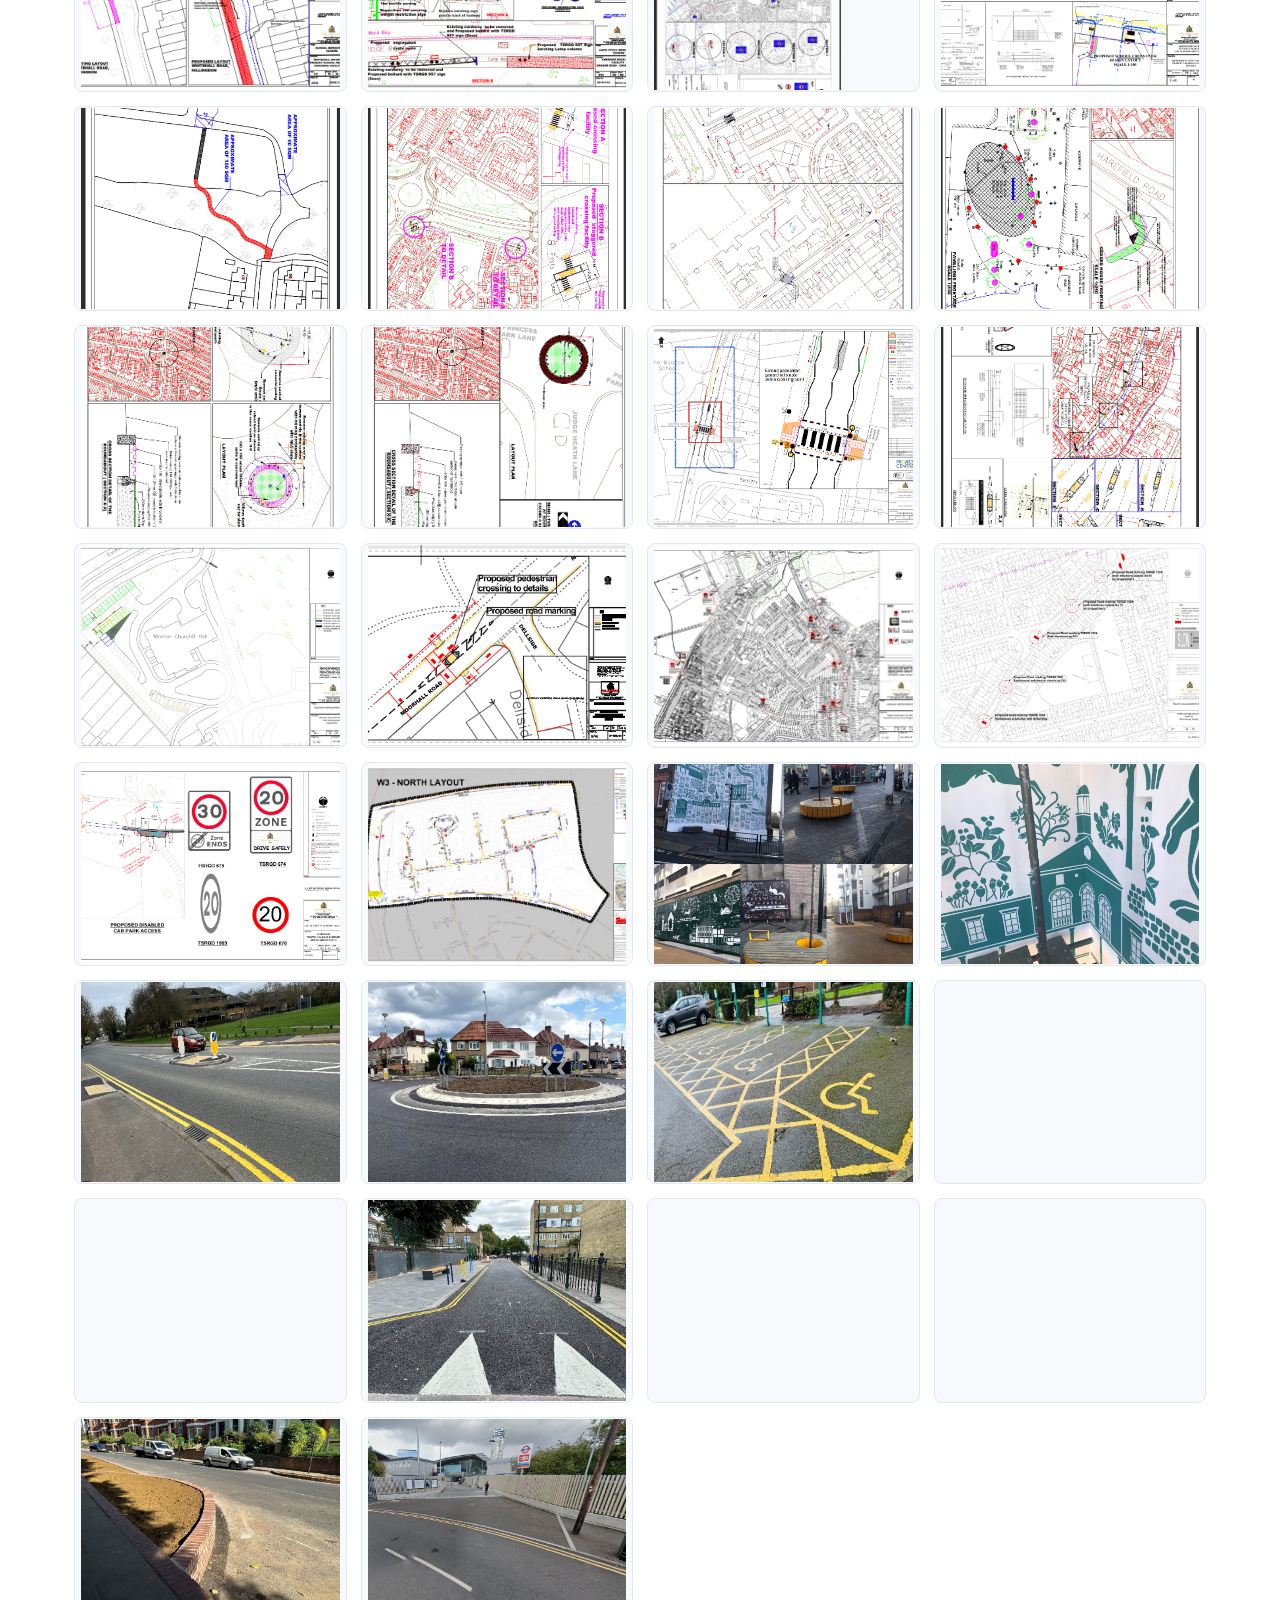
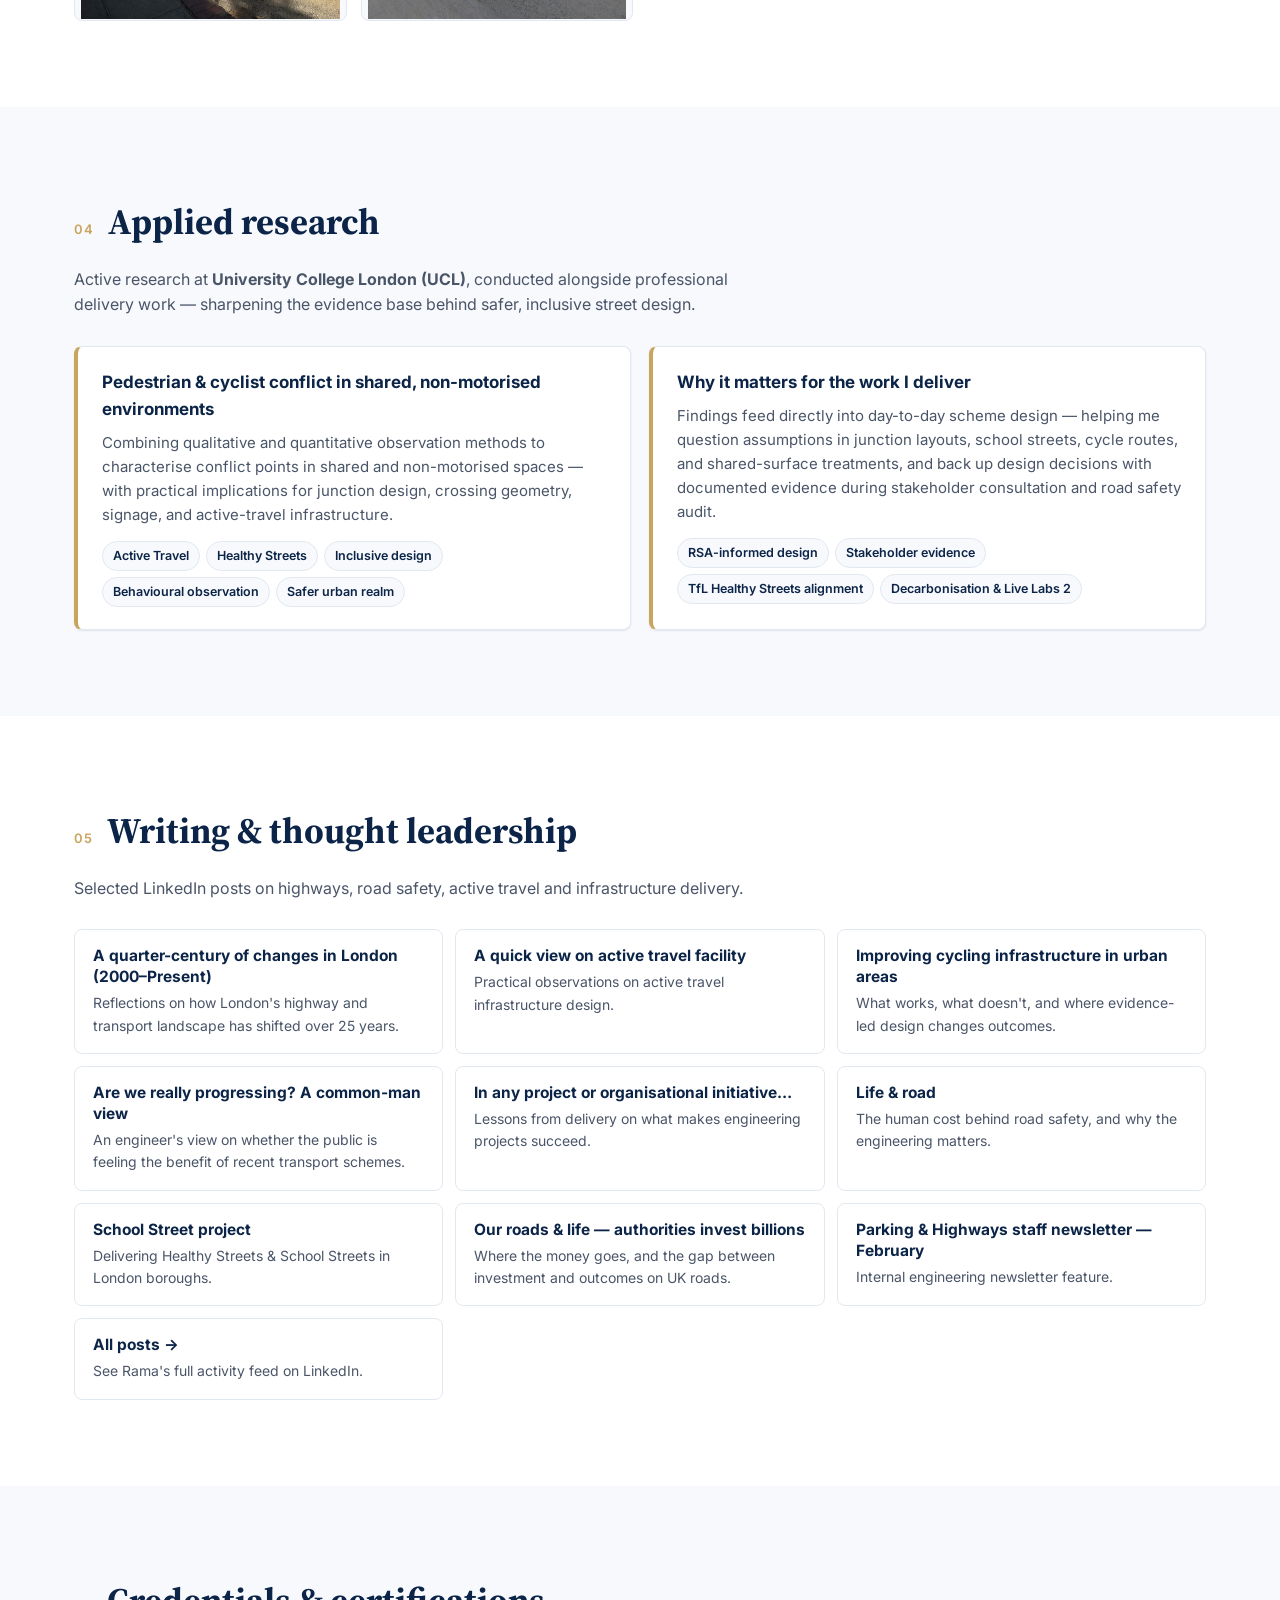
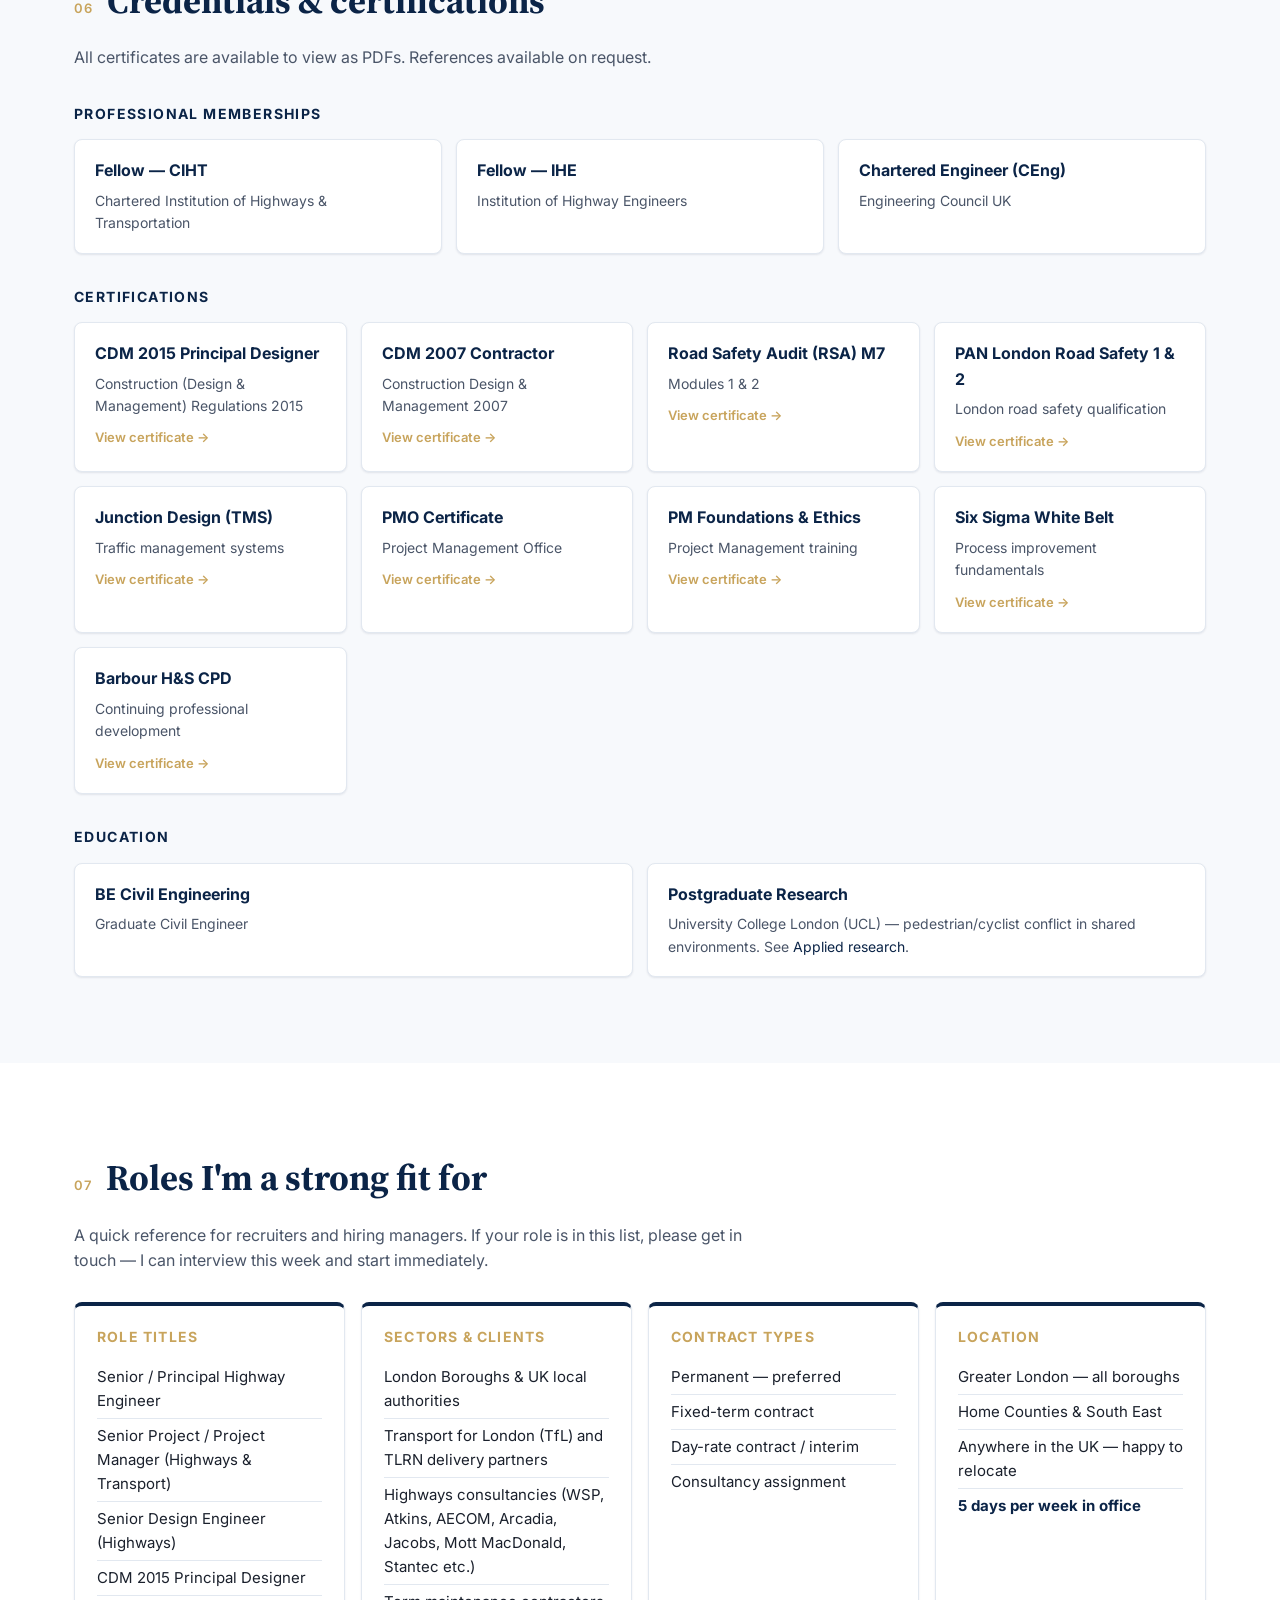
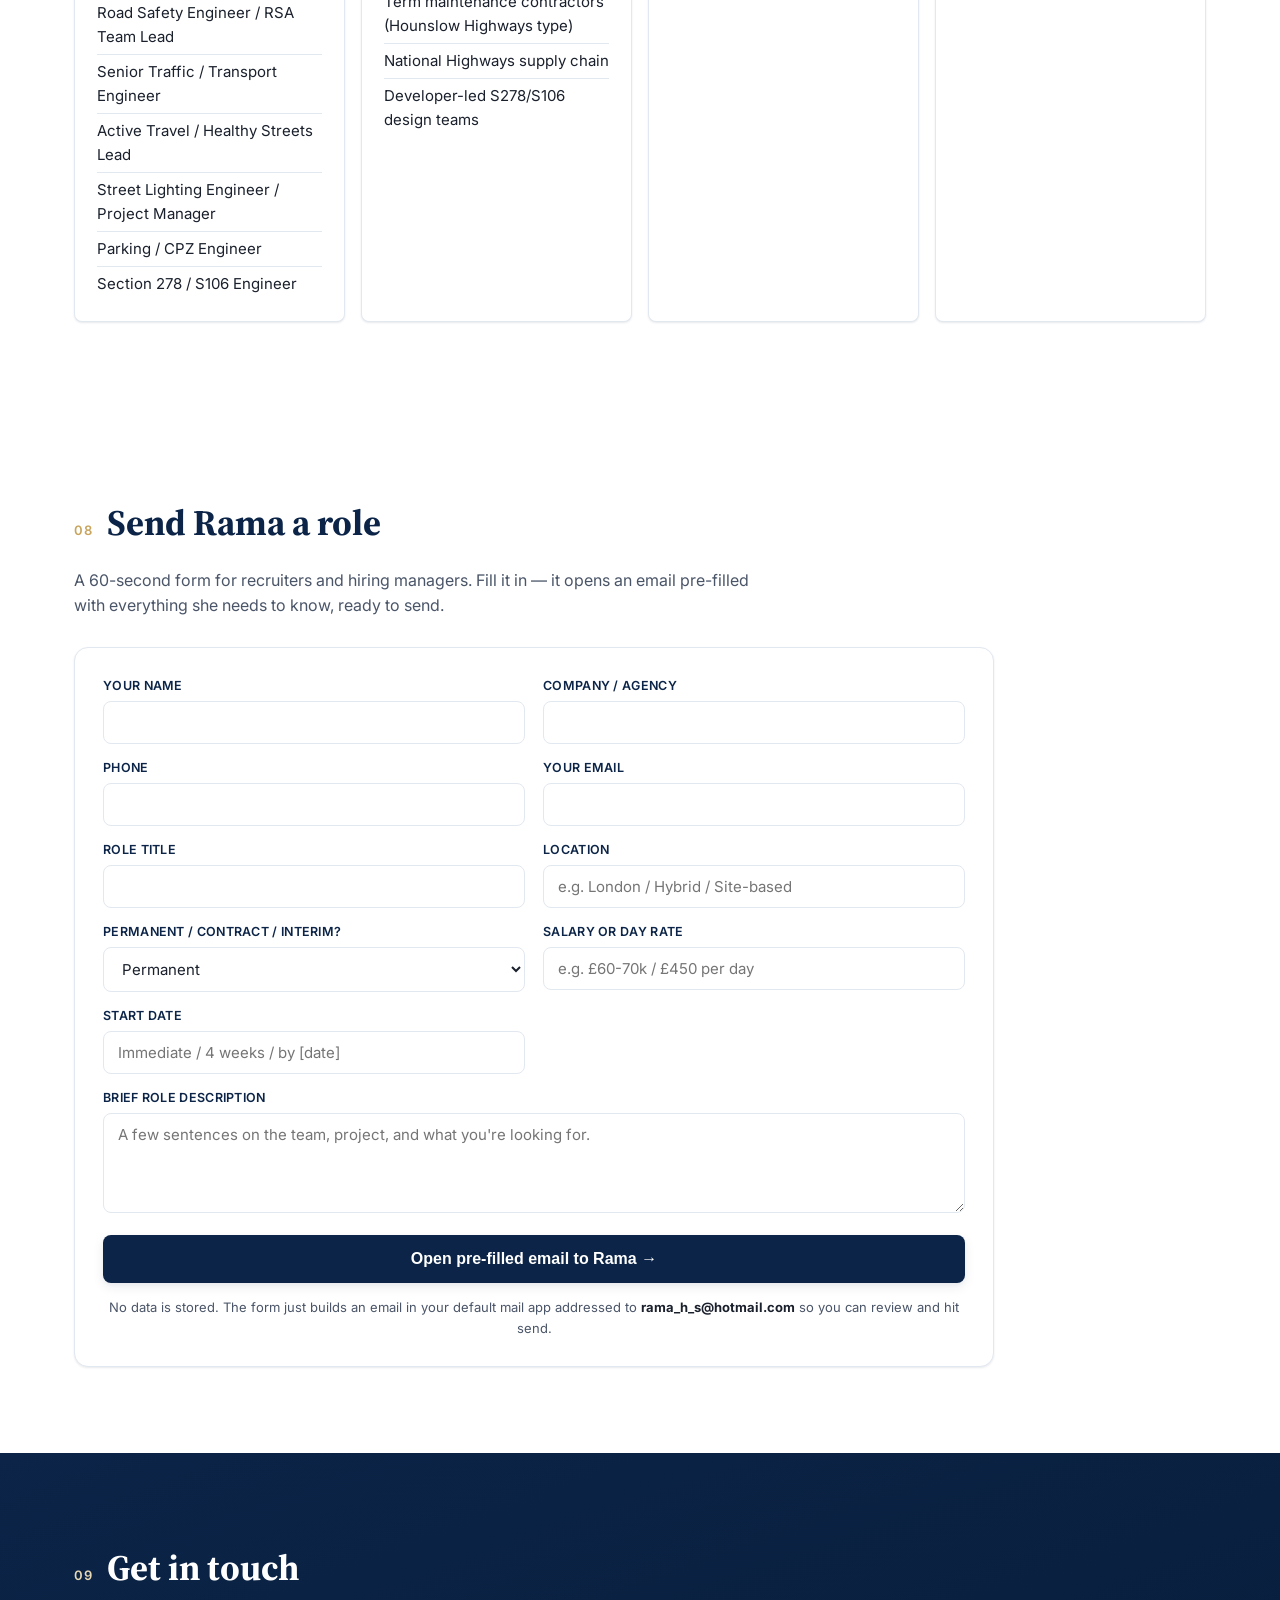
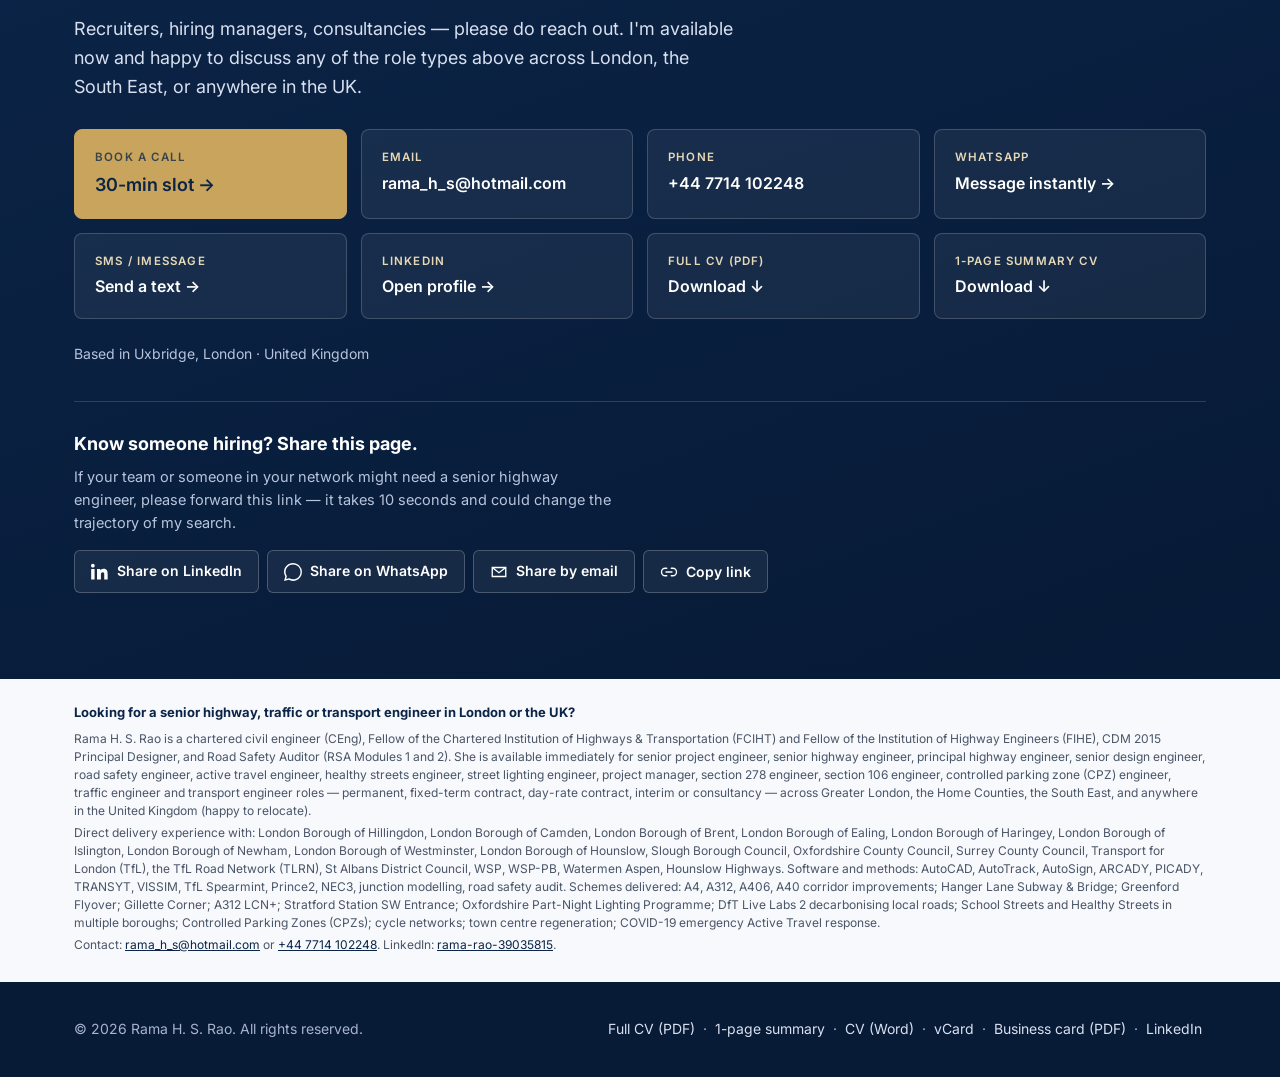
==== commit fa3f6225: "Fix mid-width timeline clipping + LinkedIn card label Two issues from real-screen testing:  1. Timel" ====
--- a/index.html
+++ b/index.html
@@ -685,7 +685,7 @@
       </a>
       <a class="contact-card" href="https://www.linkedin.com/in/rama-rao-39035815/" target="_blank" rel="noopener">
         <span class="contact-label">LinkedIn</span>
-        <strong>rama-rao-39035815</strong>
+        <strong>Open profile &rarr;</strong>
       </a>
       <a class="contact-card" href="cv/Rama-Rao-CV.pdf" download>
         <span class="contact-label">Full CV (PDF)</span>
--- a/styles.css
+++ b/styles.css
@@ -520,10 +520,15 @@
   font-weight: 500;
 }
 .tl-body ul { margin: 0; padding-left: 18px; color: var(--ink-soft); font-size: 15px; }
-.tl-body ul li { margin-bottom: 4px; }
+.tl-body ul li {
+  margin-bottom: 4px;
+  word-wrap: break-word;
+  overflow-wrap: break-word;
+}
 .tl-body strong { color: var(--ink); font-weight: 600; }
 
-@media (max-width: 700px) {
+/* Mid-widths: collapse the date column earlier so cards have room */
+@media (max-width: 960px) {
   .timeline::before { left: 10px; }
   .tl-item { grid-template-columns: 1fr; gap: 8px; }
   .tl-item::before { left: 4px; top: 4px; }
